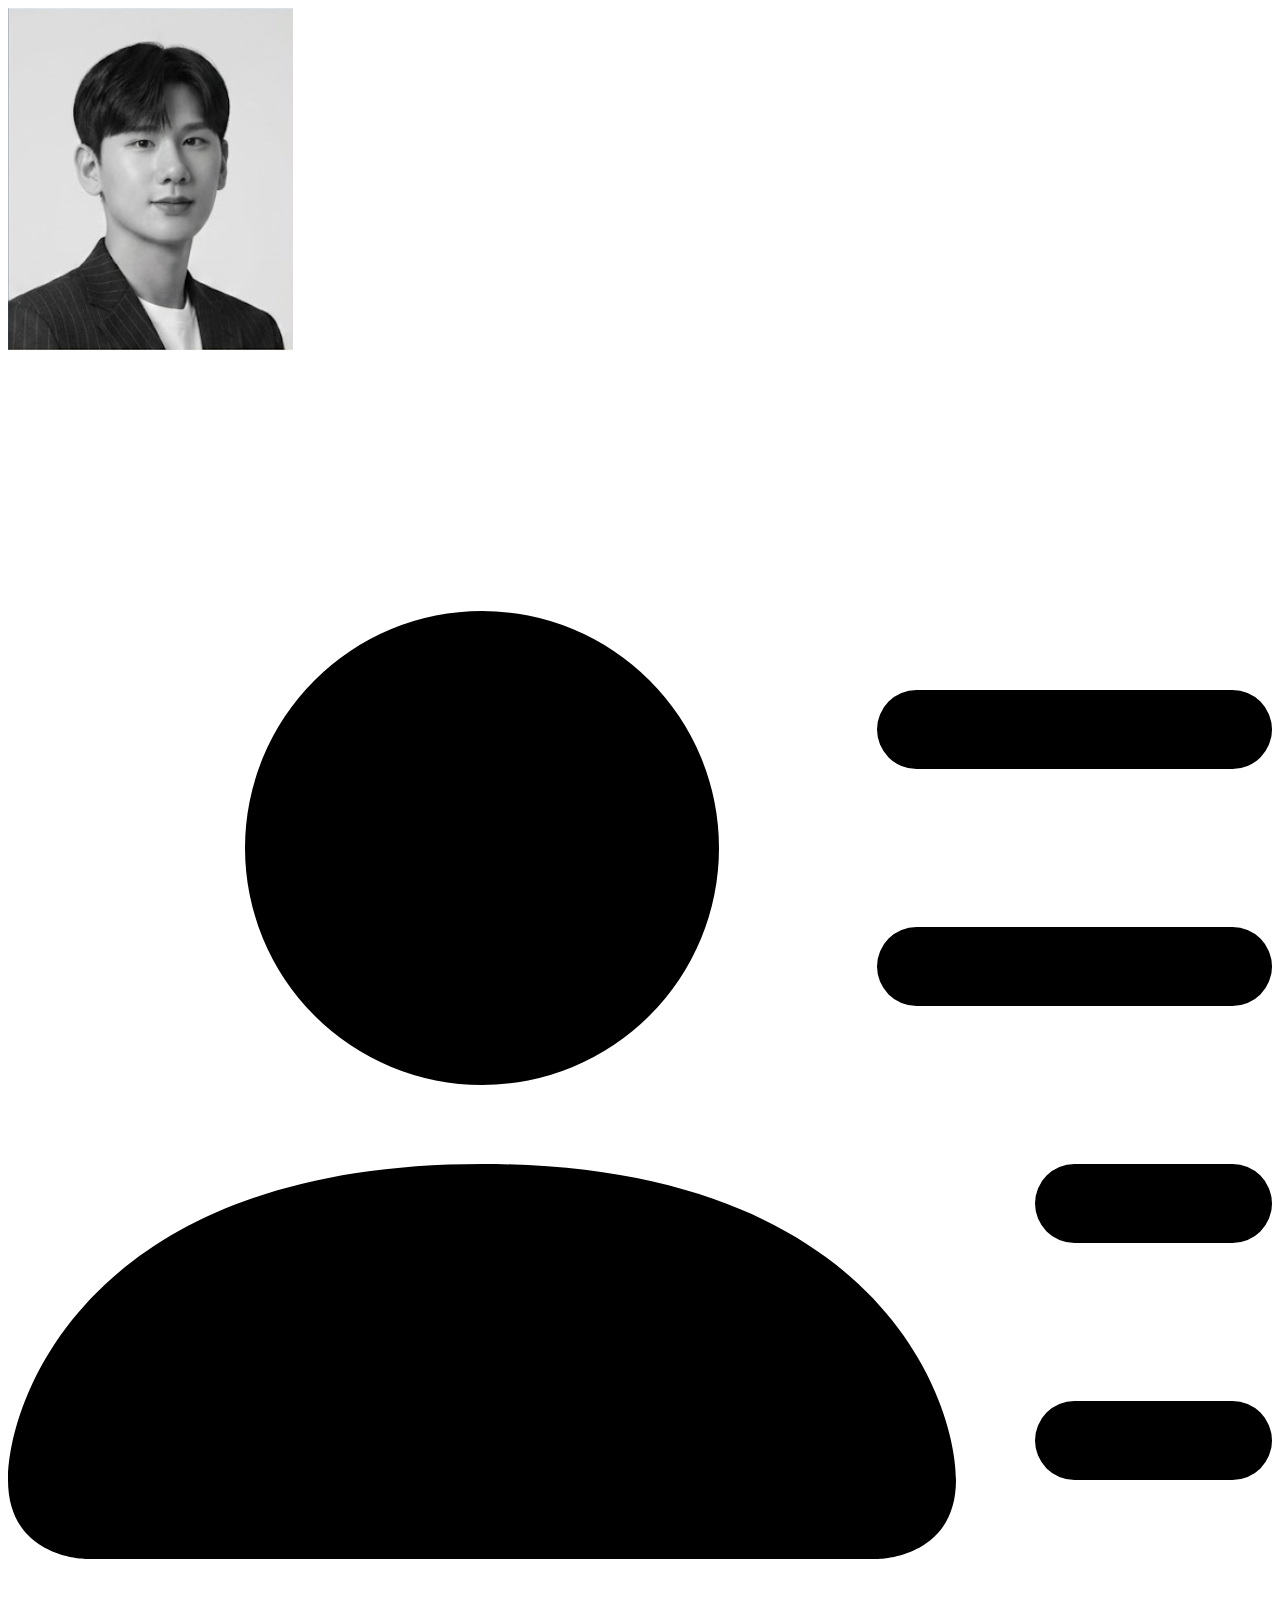
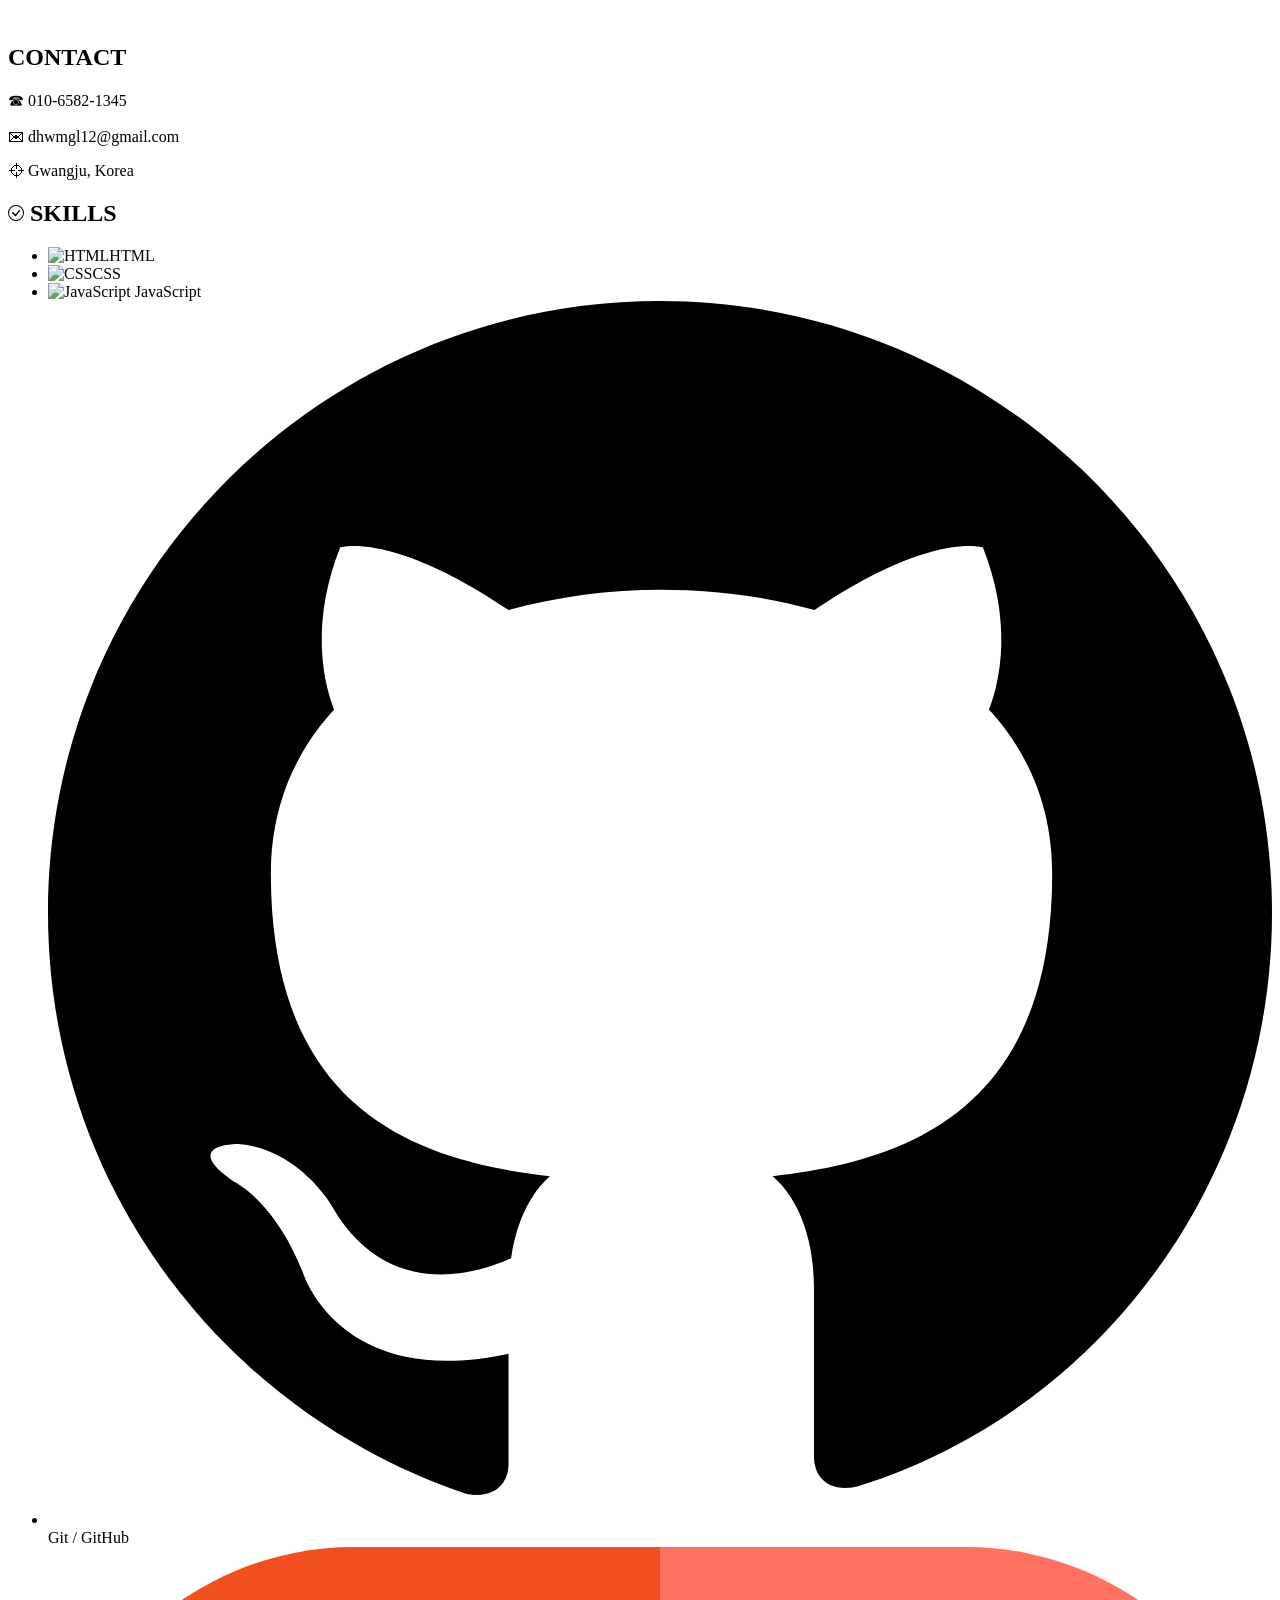
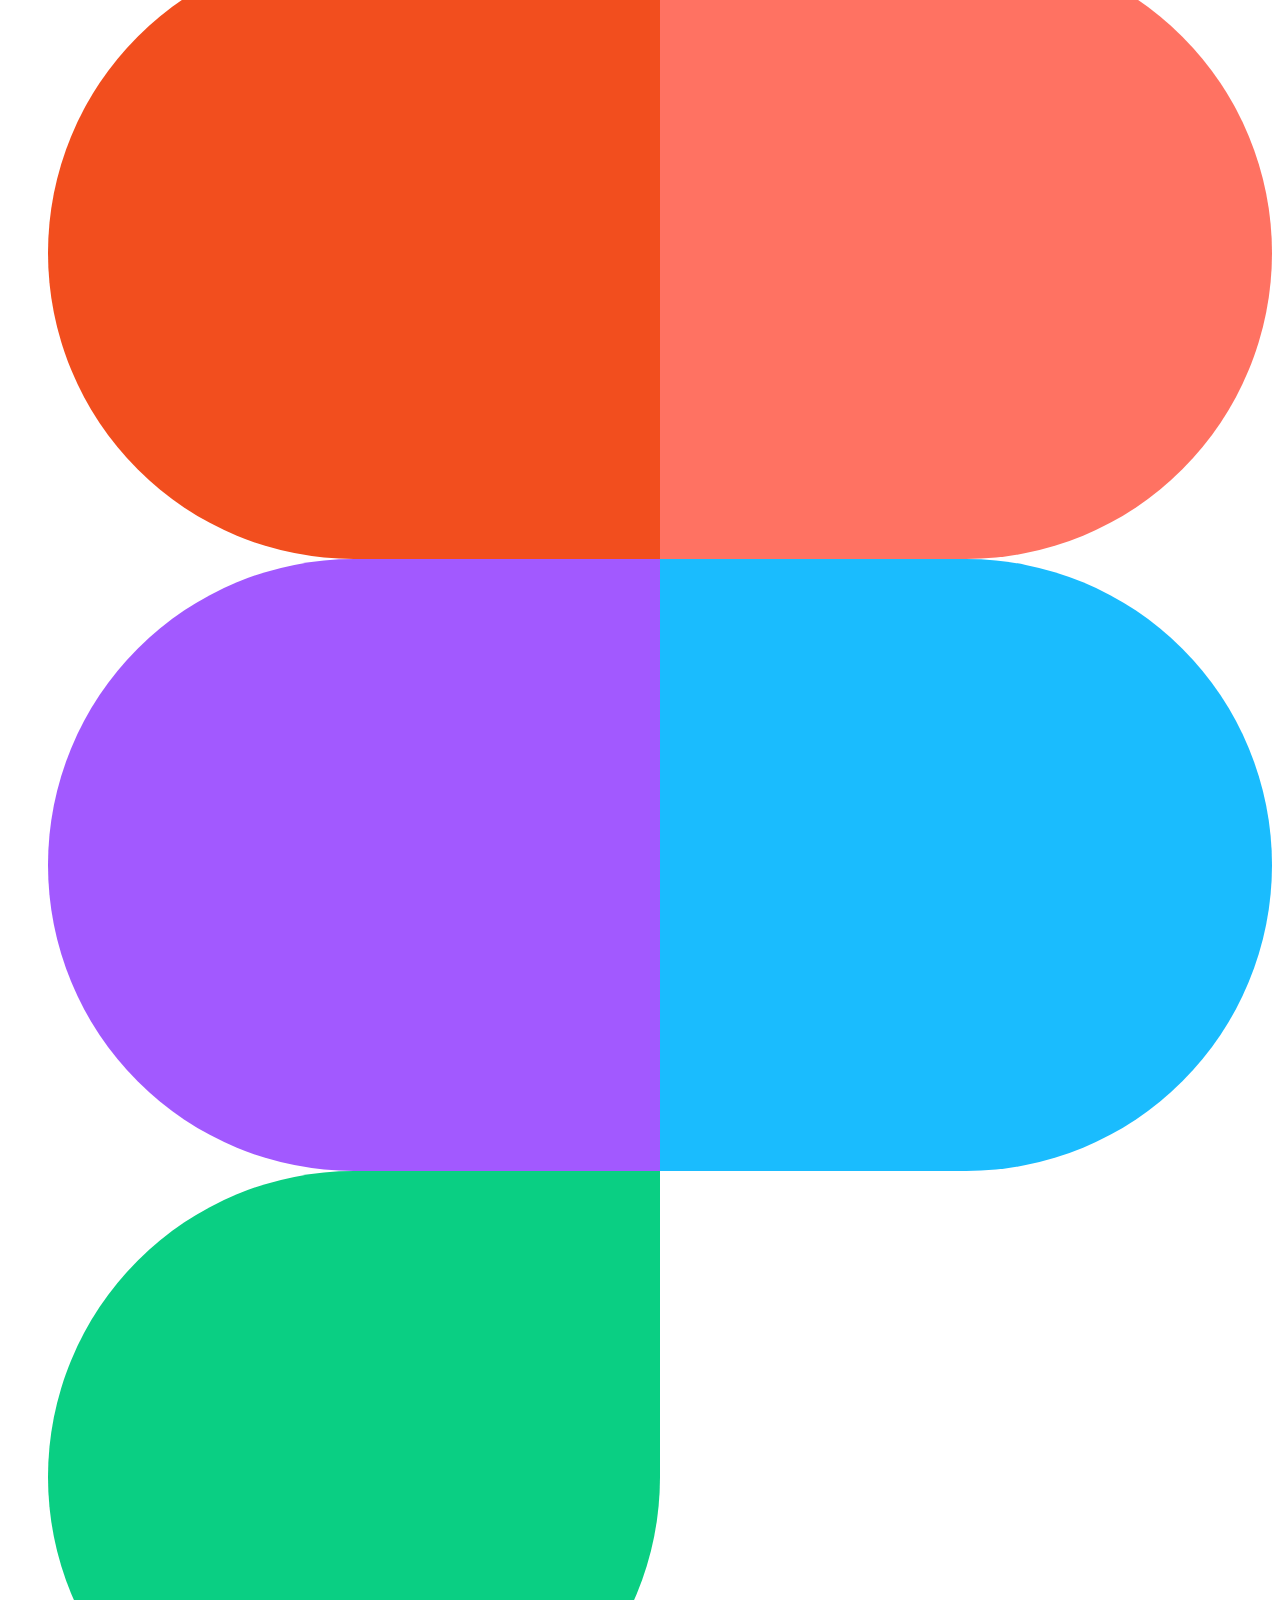
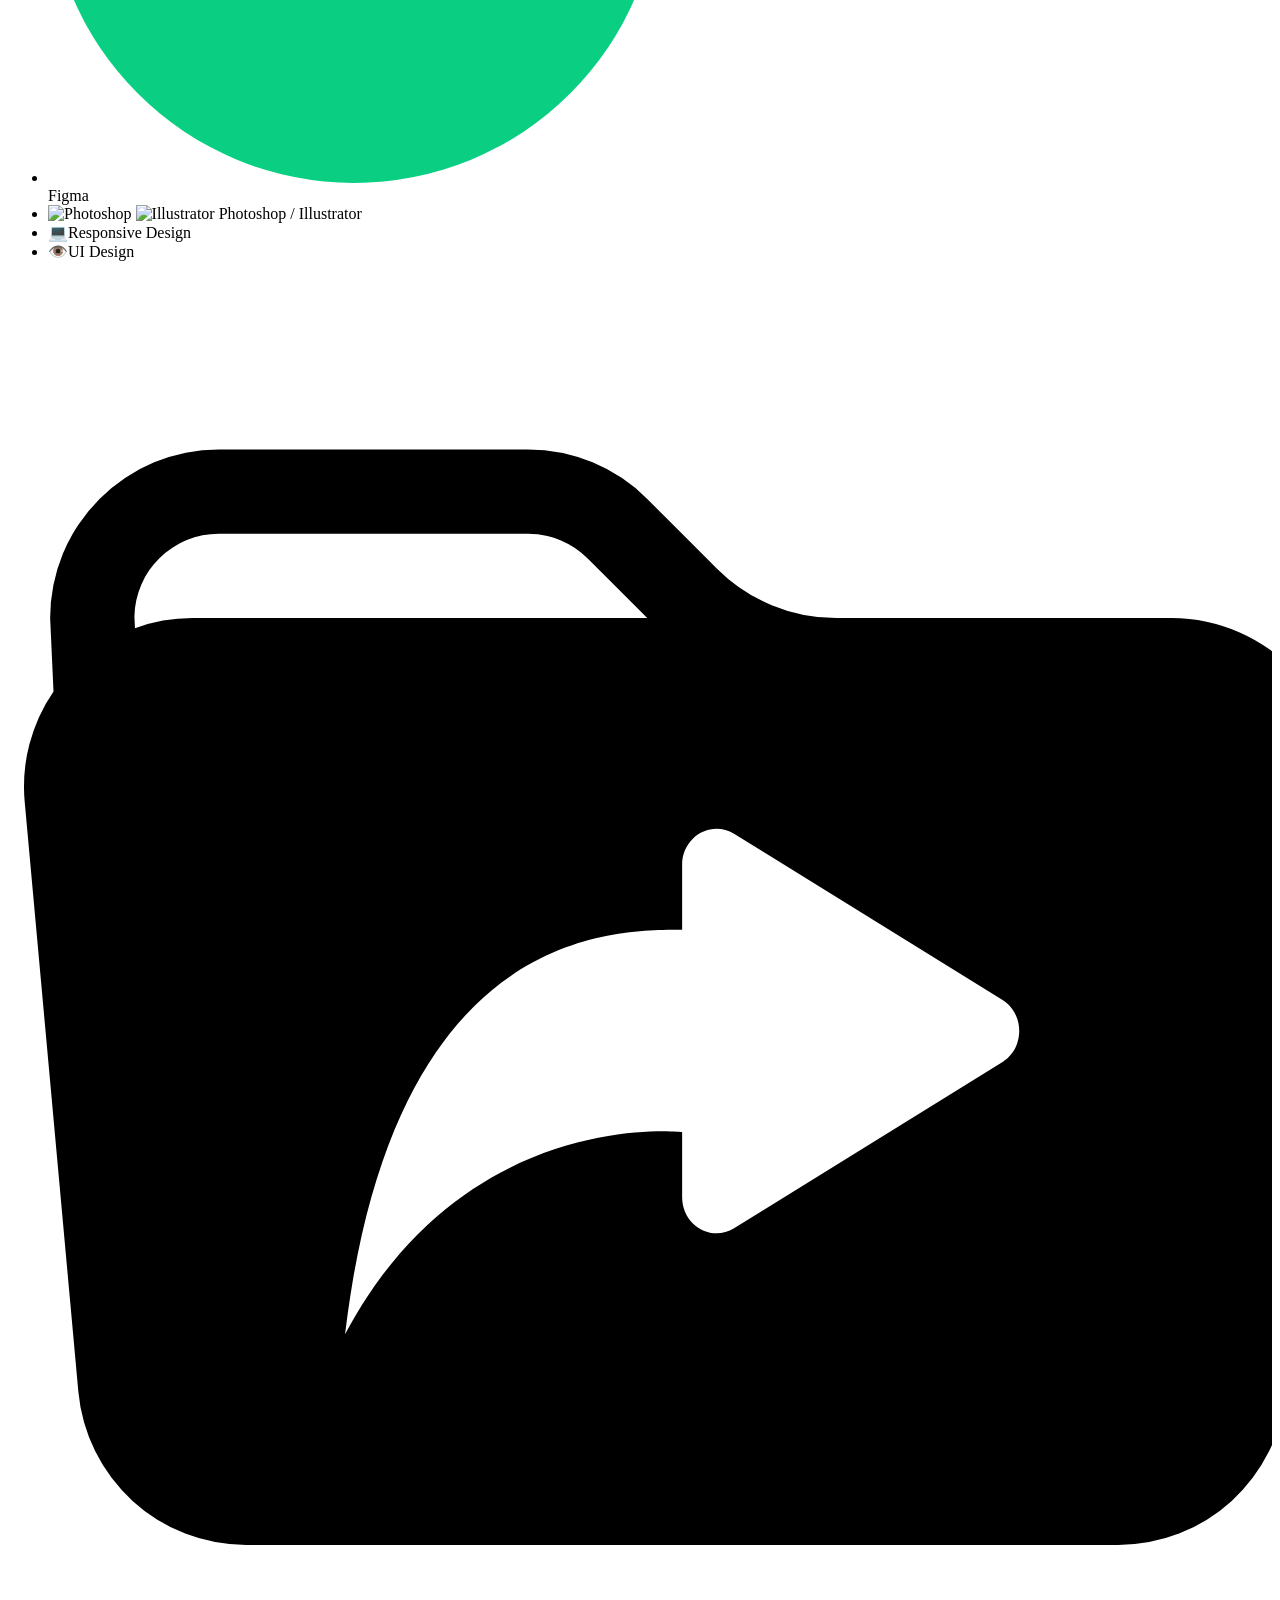
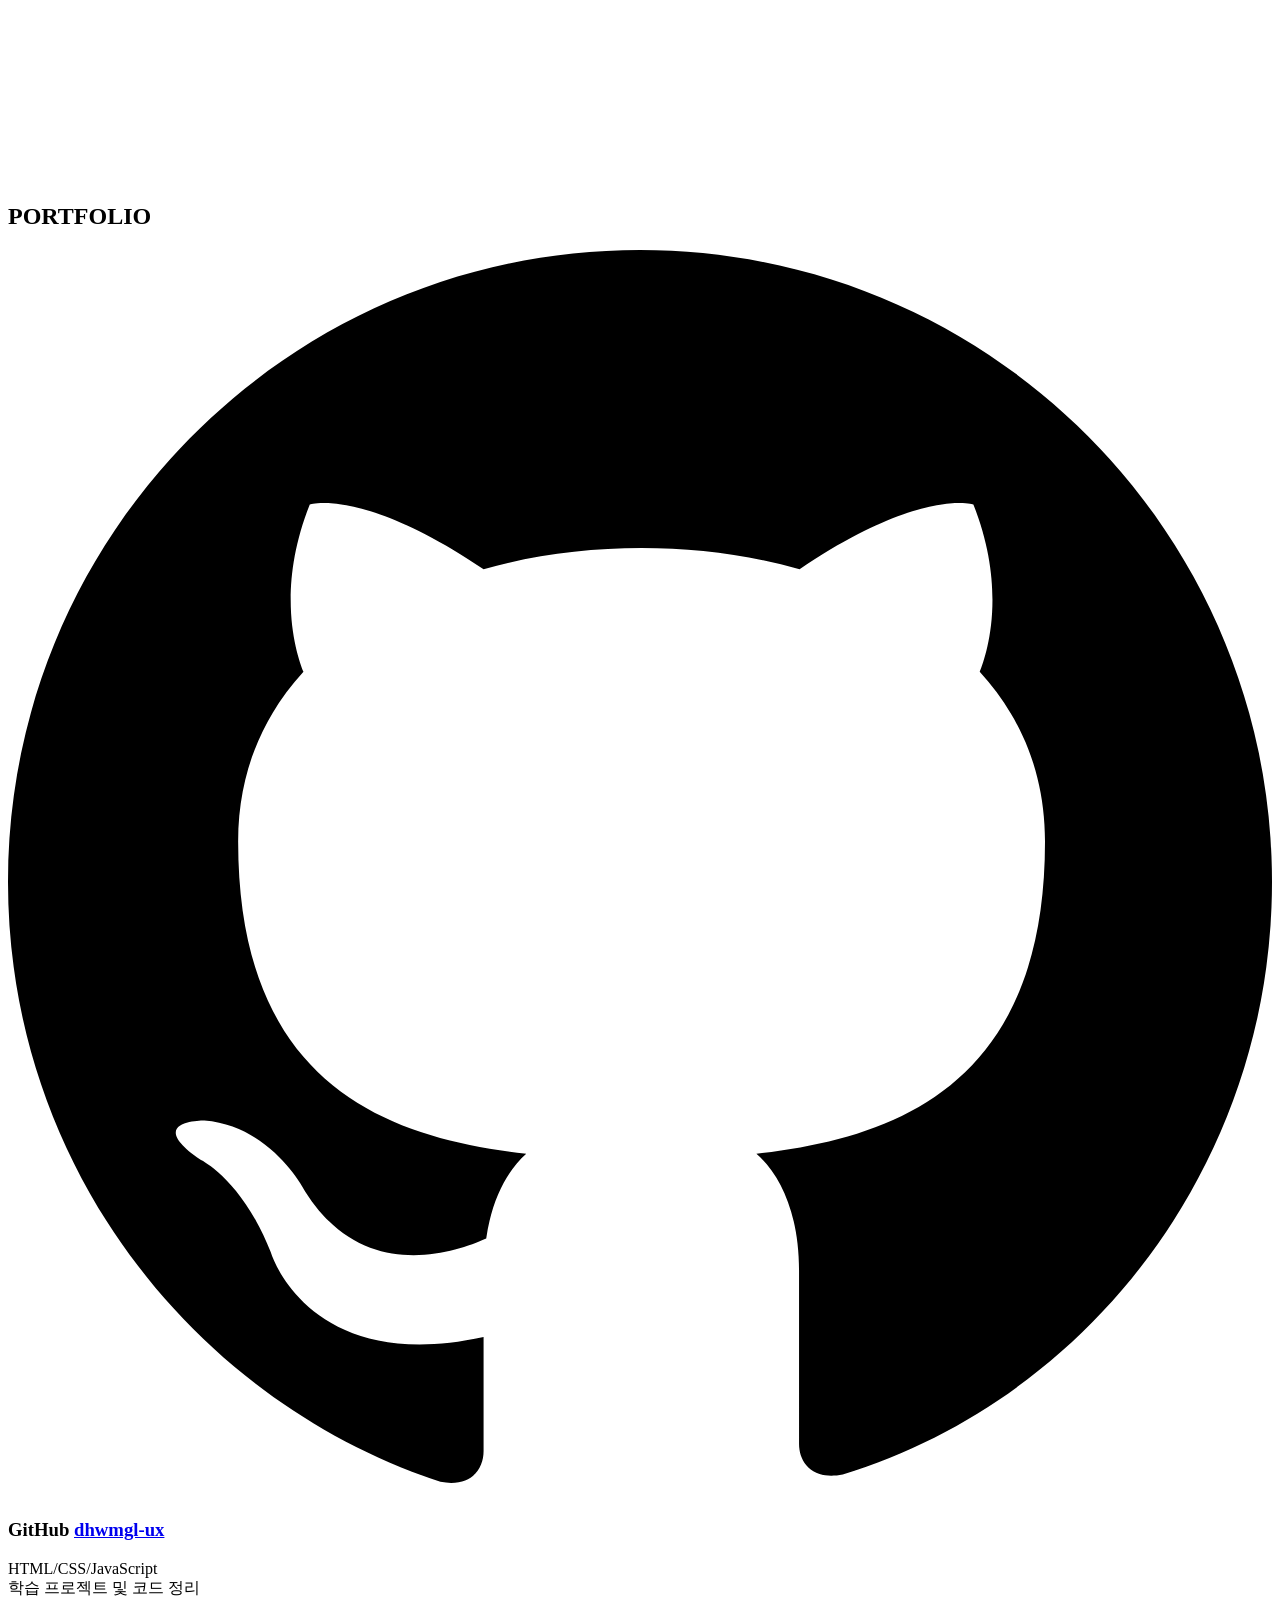
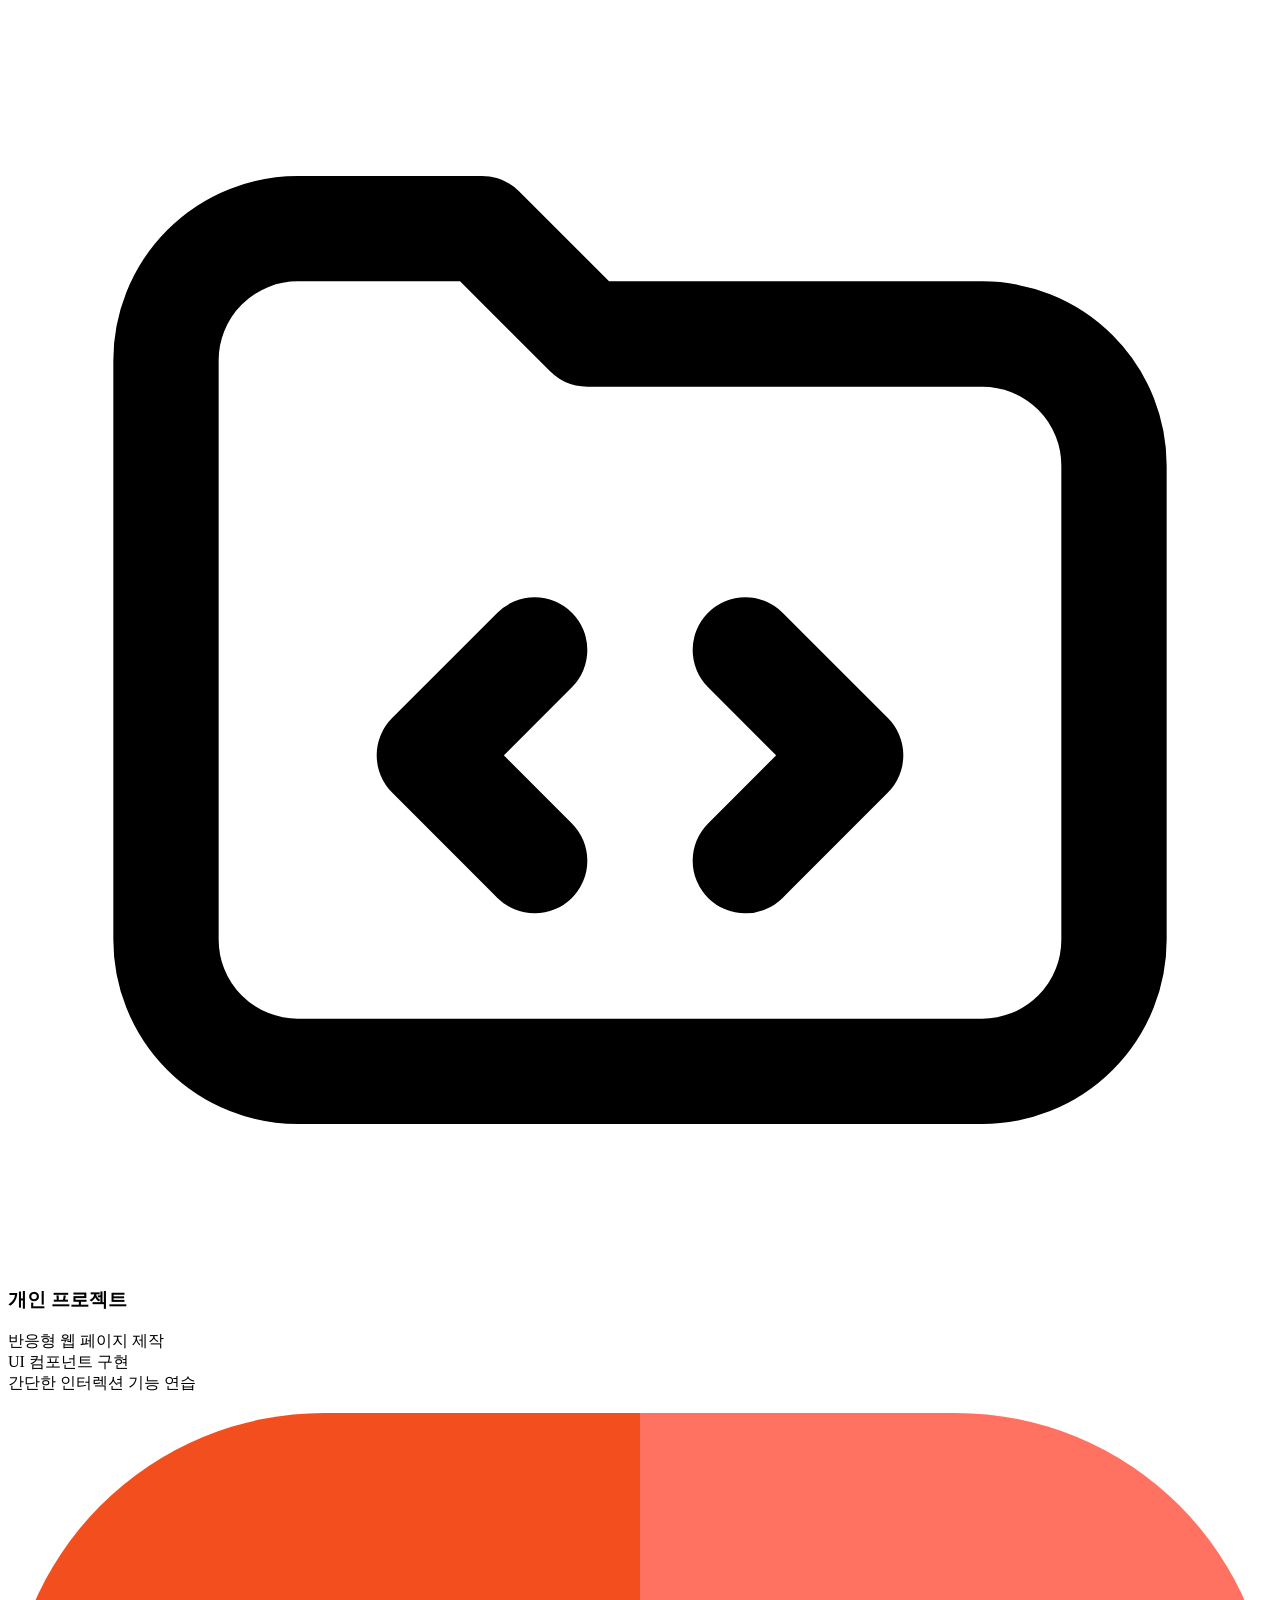
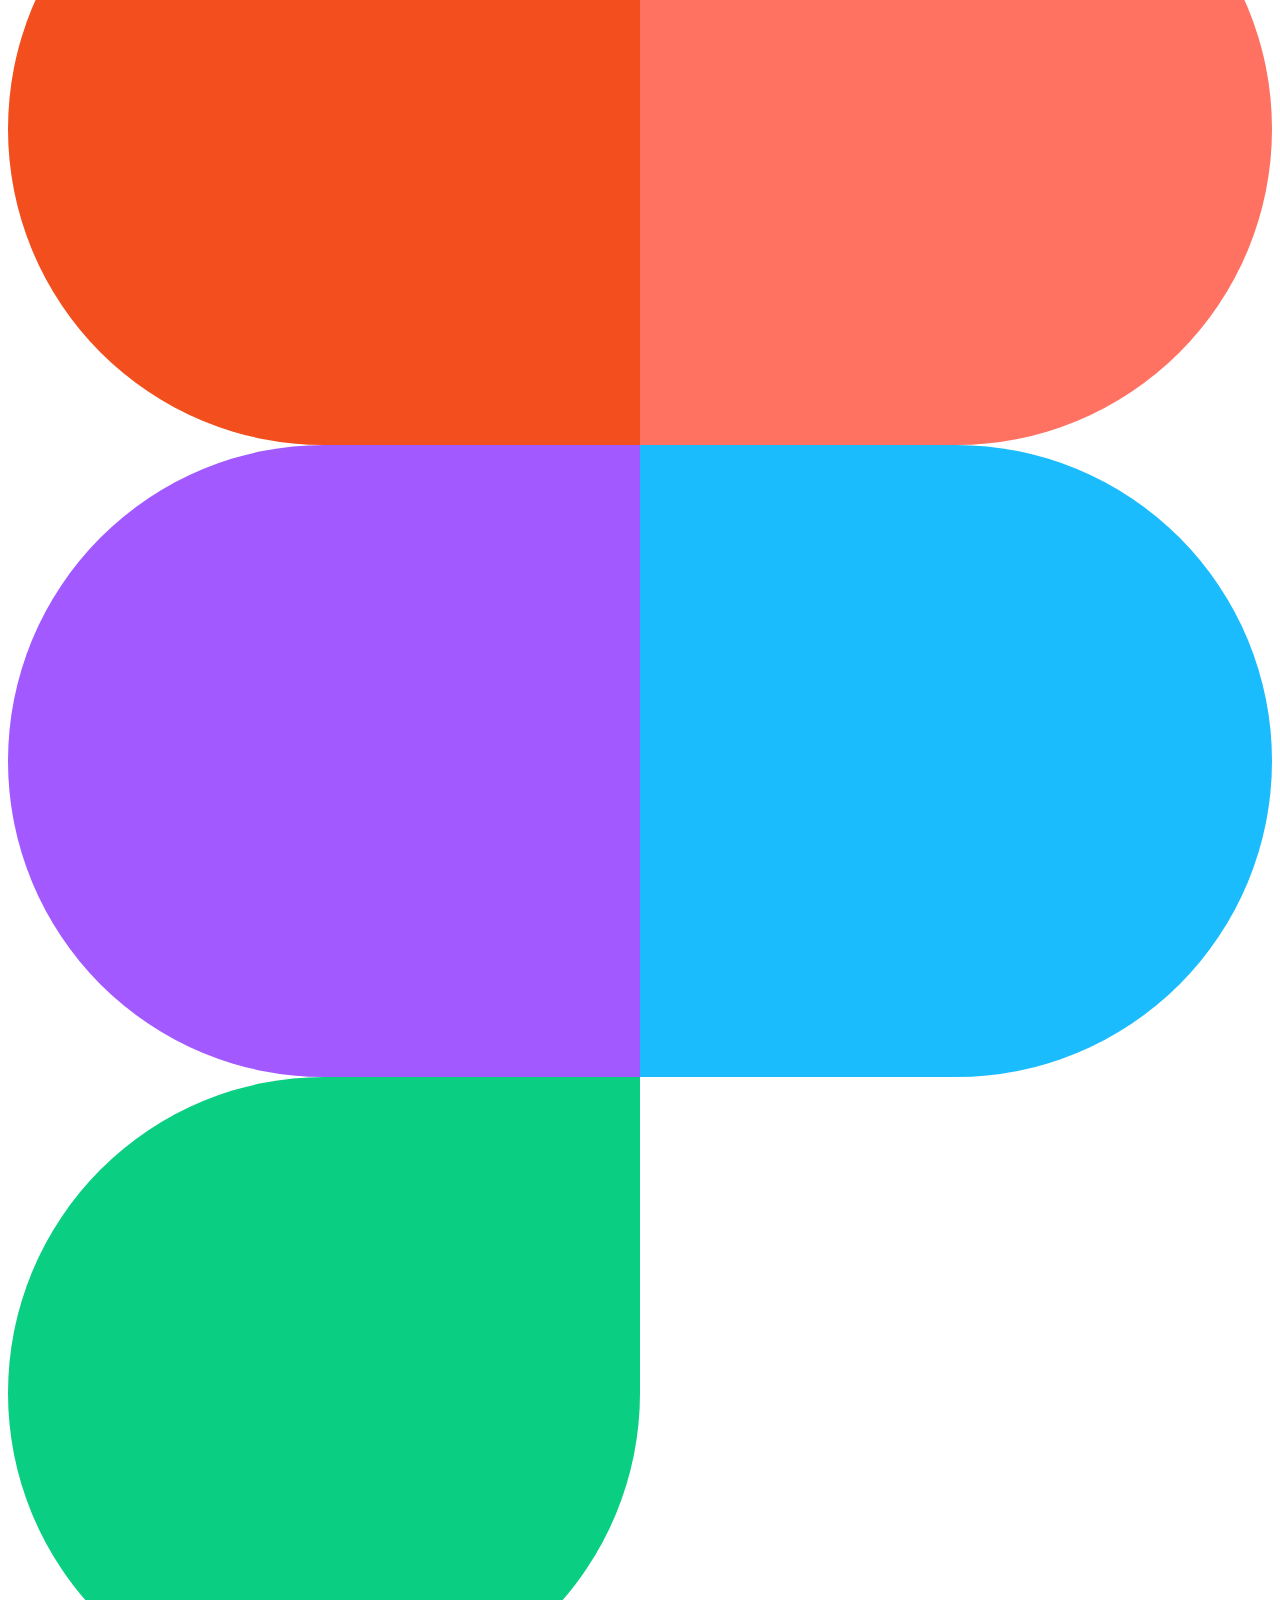
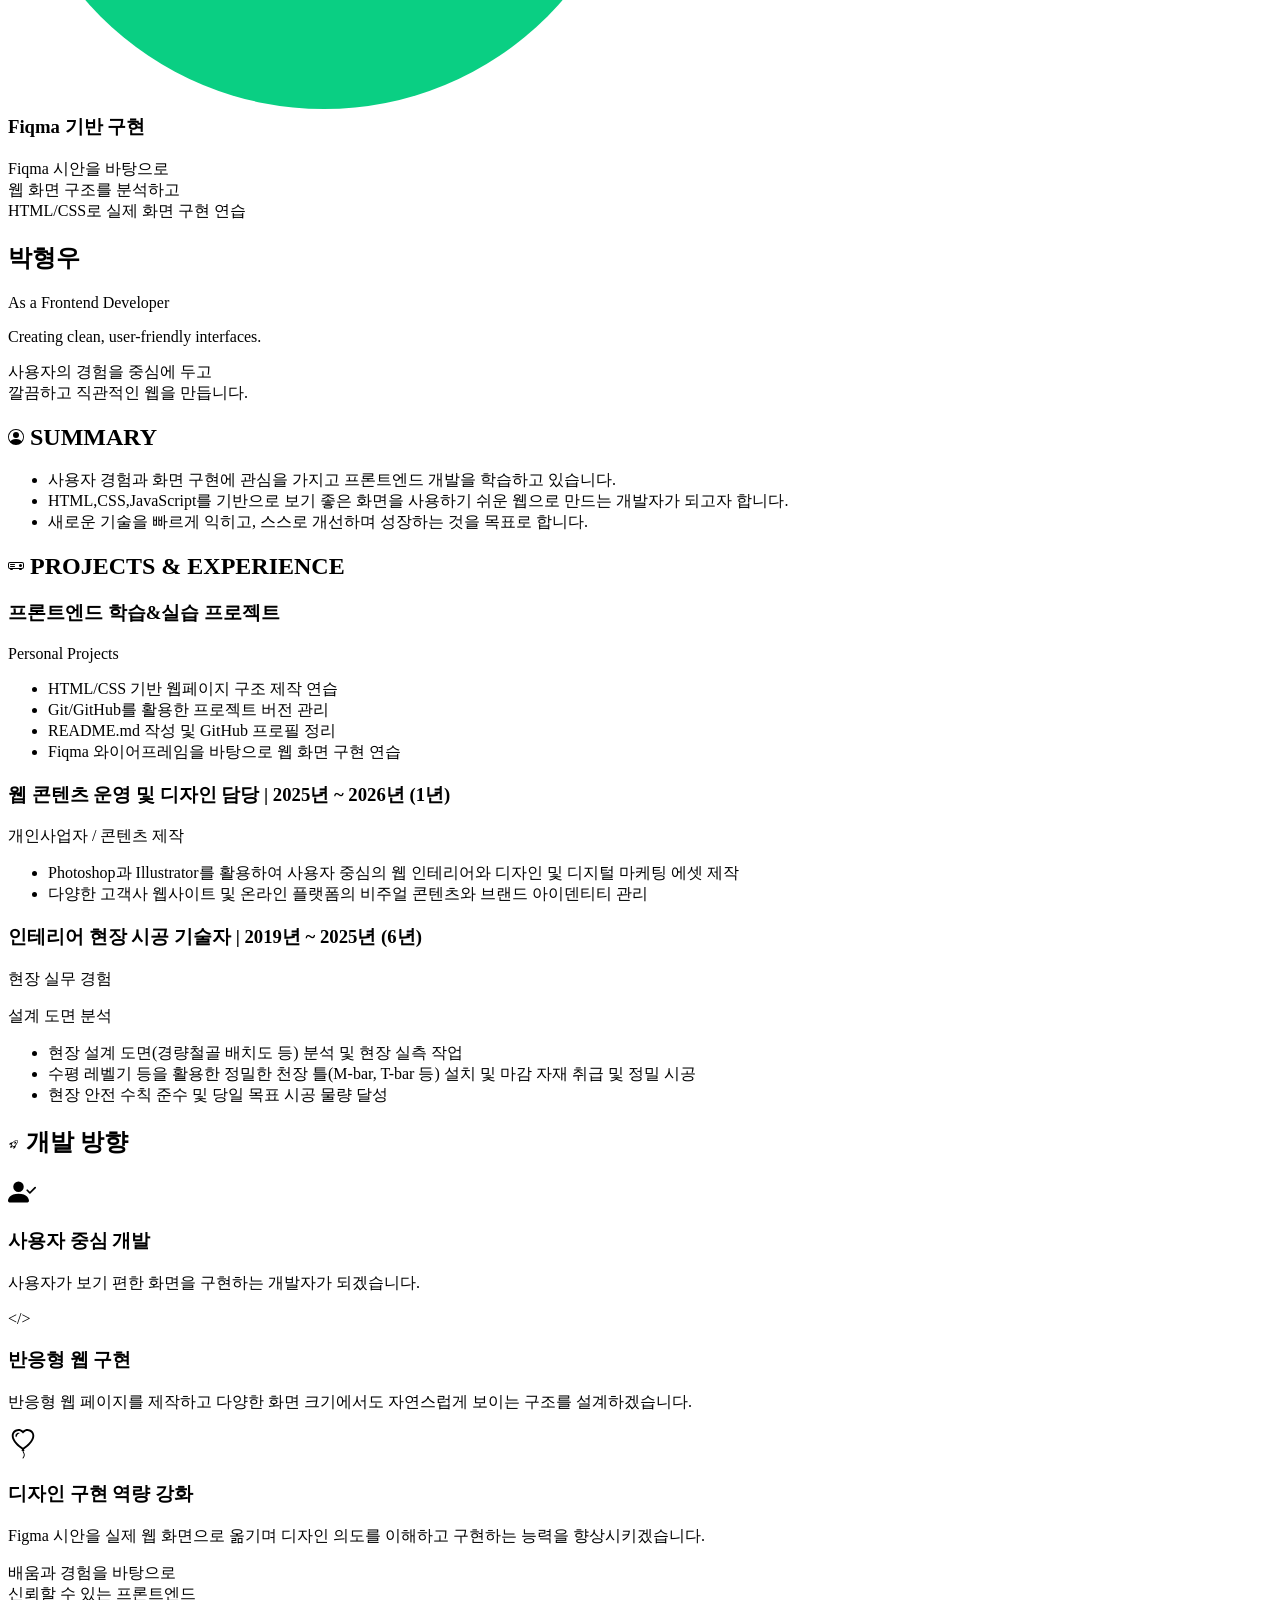
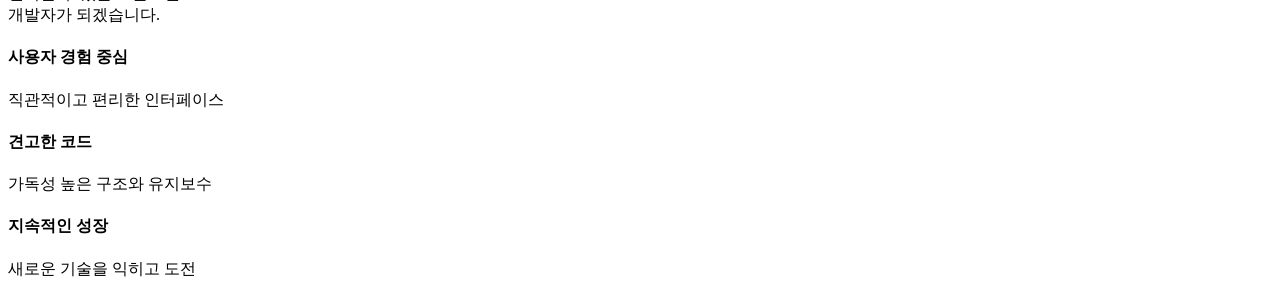
==== resume2026/index.html @ 781cb36c "20260605index파일이름수정완료" ====
<!doctype html>
<html lang="ko">
  <head>
    <meta charset="UTF-8" />
    <meta name="viewport" content="width=device-width, initial-scale=1.0" />
    <title>박형우 포트폴리오 이력서</title>
    <link rel="stylesheet" href="style2.css" />
  </head>
  <body>
    <main class="resume">
      <aside class="sidebar">
        <div class="profile">
          <img src="ai.png" alt="박형우 프로필 사진" />
        </div>

        <section class="side-section">
          <h2>
            <svg
              xmlns="http://www.w3.org/2000/svg"
              fill="currentColor"
              class="title-icon"
              viewBox="0 -1 16 16"
            >
              <path
                d="M6 8a3 3 0 1 0 0-6 3 3 0 0 0 0 6m-5 6s-1 0-1-1 1-4 6-4 6 3 6 4-1 1-1 1zM11 3.5a.5.5 0 0 1 .5-.5h4a.5.5 0 0 1 0 1h-4a.5.5 0 0 1-.5-.5m.5 2.5a.5.5 0 0 0 0 1h4a.5.5 0 0 0 0-1zm2 3a.5.5 0 0 0 0 1h2a.5.5 0 0 0 0-1zm0 3a.5.5 0 0 0 0 1h2a.5.5 0 0 0 0-1z"
              />
            </svg>
            CONTACT
          </h2>

          <p>☎ 010-6582-1345</p>
          <p>✉ dhwmgl12@gmail.com</p>
          <p>⌖ Gwangju, Korea</p>
        </section>

        <section class="side-section">
          <h2>
            <svg
              class="title-icon"
              xmlns="http://www.w3.org/2000/svg"
              width="16"
              height="16"
              fill="currentColor"
              viewBox="0 0 16 16"
            >
              <path
                d="M8 15A7 7 0 1 1 8 1a7 7 0 0 1 0 14m0 1A8 8 0 1 0 8 0a8 8 0 0 0 0 16"
              />
              <path
                d="m10.97 4.97-.02.022-3.473 4.425-2.093-2.094a.75.75 0 0 0-1.06 1.06L6.97 11.03a.75.75 0 0 0 1.079-.02l3.992-4.99a.75.75 0 0 0-1.071-1.05"
              />
            </svg>
            SKILLS
          </h2>

          <ul class="skill-list">
            <li>
              <img
                class="skill-icon"
                src="https://cdn.jsdelivr.net/gh/devicons/devicon@latest/icons/html5/html5-original.svg"
                alt="HTML"
              />HTML
            </li>
            <li>
              <img
                class="skill-icon"
                src="https://cdn.jsdelivr.net/gh/devicons/devicon@latest/icons/css3/css3-original.svg"
                alt="CSS"
              />CSS
            </li>
            <li>
              <img
                class="skill-icon"
                src="https://cdn.jsdelivr.net/gh/devicons/devicon@latest/icons/javascript/javascript-original.svg"
                alt="JavaScript"
              />
              JavaScript
            </li>
            <li>
              <svg
                class="pf-img"
                xmlns="http://www.w3.org/2000/svg"
                viewBox="0 0 24 24"
                fill="currentColor"
              >
                <path
                  d="M12 0C5.37 0 0 5.37 0 12c0 5.3 3.44 9.8 8.21 11.39.6.11.82-.26.82-.58v-2.17c-3.34.73-4.04-1.61-4.04-1.61-.55-1.39-1.34-1.76-1.34-1.76-1.09-.75.08-.74.08-.74 1.21.09 1.85 1.24 1.85 1.24 1.07 1.84 2.81 1.31 3.5 1 .11-.78.42-1.31.76-1.61-2.67-.3-5.47-1.33-5.47-5.93 0-1.31.47-2.38 1.24-3.22-.12-.3-.54-1.52.12-3.18 0 0 1.01-.32 3.3 1.23.96-.27 1.98-.4 3-.4s2.04.13 3 .4c2.29-1.55 3.3-1.23 3.3-1.23.66 1.66.24 2.88.12 3.18.77.84 1.24 1.91 1.24 3.22 0 4.61-2.81 5.63-5.48 5.93.43.37.81 1.1.81 2.22v3.29c0 .32.22.7.83.58C20.56 21.8 24 17.3 24 12c0-6.63-5.37-12-12-12z"
                />
              </svg>
              Git / GitHub
            </li>
            <li>
              <svg
                class="pf-img"
                xmlns="http://www.w3.org/2000/svg"
                viewBox="0 0 38 57"
              >
                <path fill="#F24E1E" d="M19 0H9.5a9.5 9.5 0 0 0 0 19H19V0z" />
                <path fill="#A259FF" d="M19 19H9.5a9.5 9.5 0 0 0 0 19H19V19z" />
                <path fill="#0ACF83" d="M19 38H9.5A9.5 9.5 0 1 0 19 47.5V38z" />
                <path fill="#FF7262" d="M19 0h9.5a9.5 9.5 0 1 1 0 19H19V0z" />
                <path
                  fill="#1ABCFE"
                  d="M19 19h9.5a9.5 9.5 0 1 1 0 19H19V19z"
                /></svg
              >Figma
            </li>
            <li class="skill-photoshop">
              <span class="logo-stack">
                <img
                  class="skill-icon"
                  src="https://cdn.jsdelivr.net/gh/devicons/devicon@latest/icons/photoshop/photoshop-original.svg"
                  alt="Photoshop" />
                <img
                  class="skill-icon"
                  src="https://cdn.jsdelivr.net/gh/devicons/devicon@latest/icons/illustrator/illustrator-original.svg"
                  alt="Illustrator"
              /></span>
              Photoshop / Illustrator
            </li>

            <li>💻Responsive Design</li>
            <li>👁️UI Design</li>
          </ul>
        </section>

        <section class="side-section">
          <h2>
            <svg
              xmlns="http://www.w3.org/2000/svg"
              fill="currentColor"
              class="title-icon"
              viewBox="0 -1 15 18"
            >
              <path
                d="M13.81 3H9.828a2 2 0 0 1-1.414-.586l-.828-.828A2 2 0 0 0 6.172 1H2.5a2 2 0 0 0-2 2l.04.87a2 2 0 0 0-.342 1.311l.637 7A2 2 0 0 0 2.826 14h10.348a2 2 0 0 0 1.991-1.819l.637-7A2 2 0 0 0 13.81 3M2.19 3q-.362.002-.683.12L1.5 2.98a1 1 0 0 1 1-.98h3.672a1 1 0 0 1 .707.293L7.586 3zm9.608 5.271-3.182 1.97c-.27.166-.616-.036-.616-.372V9.1s-2.571-.3-4 2.4c.571-4.8 3.143-4.8 4-4.8v-.769c0-.336.346-.538.616-.371l3.182 1.969c.27.166.27.576 0 .742"
              />
            </svg>
            PORTFOLIO
          </h2>

          <div class="portfolio-item">
            <h3 class="sidebar-title">
              <svg
                class="pf-img"
                xmlns="http://www.w3.org/2000/svg"
                viewBox="0 0 24 24"
                fill="currentColor"
              >
                <path
                  d="M12 0C5.37 0 0 5.37 0 12c0 5.3 3.44 9.8 8.21 11.39.6.11.82-.26.82-.58v-2.17c-3.34.73-4.04-1.61-4.04-1.61-.55-1.39-1.34-1.76-1.34-1.76-1.09-.75.08-.74.08-.74 1.21.09 1.85 1.24 1.85 1.24 1.07 1.84 2.81 1.31 3.5 1 .11-.78.42-1.31.76-1.61-2.67-.3-5.47-1.33-5.47-5.93 0-1.31.47-2.38 1.24-3.22-.12-.3-.54-1.52.12-3.18 0 0 1.01-.32 3.3 1.23.96-.27 1.98-.4 3-.4s2.04.13 3 .4c2.29-1.55 3.3-1.23 3.3-1.23.66 1.66.24 2.88.12 3.18.77.84 1.24 1.91 1.24 3.22 0 4.61-2.81 5.63-5.48 5.93.43.37.81 1.1.81 2.22v3.29c0 .32.22.7.83.58C20.56 21.8 24 17.3 24 12c0-6.63-5.37-12-12-12z"
                />
              </svg>
              <span>GitHub</span>

              <a
                href="https://github.com/dhwmgl12-ux/dhwmgl12-ux"
                target="_blank"
                class="github-link"
                rel="noopener noreferrer"
                >dhwmgl-ux</a
              >
            </h3>

            <p>HTML/CSS/JavaScript <br />학습 프로젝트 및 코드 정리</p>
          </div>

          <div class="portfolio-item">
            <h3 class="sidebar-title">
              <svg
                class="pf-img"
                xmlns="http://www.w3.org/2000/svg"
                viewBox="0 0 24 24"
                fill="none"
                stroke="currentColor"
                stroke-width="2"
                stroke-linecap="round"
                stroke-linejoin="round"
              >
                <path
                  d="M3 6.5A2.5 2.5 0 0 1 5.5 4H9l2 2h7.5A2.5 2.5 0 0 1 21 8.5v9A2.5 2.5 0 0 1 18.5 20h-13A2.5 2.5 0 0 1 3 17.5z"
                />
                <path d="m10 12-2 2 2 2" />
                <path d="m14 12 2 2-2 2" />
              </svg>
              개인 프로젝트
            </h3>
            <p>
              반응형 웹 페이지 제작 <br />
              UI 컴포넌트 구현 <br />간단한 인터렉션 기능 연습
            </p>
          </div>

          <div class="portfolio-item">
            <h3 class="sidebar-title">
              <svg
                class="pf-img"
                xmlns="http://www.w3.org/2000/svg"
                viewBox="0 0 38 57"
              >
                <path fill="#F24E1E" d="M19 0H9.5a9.5 9.5 0 0 0 0 19H19V0z" />
                <path fill="#A259FF" d="M19 19H9.5a9.5 9.5 0 0 0 0 19H19V19z" />
                <path fill="#0ACF83" d="M19 38H9.5A9.5 9.5 0 1 0 19 47.5V38z" />
                <path fill="#FF7262" d="M19 0h9.5a9.5 9.5 0 1 1 0 19H19V0z" />
                <path fill="#1ABCFE" d="M19 19h9.5a9.5 9.5 0 1 1 0 19H19V19z" />
              </svg>
              Fiqma 기반 구현
            </h3>
            <p>
              Fiqma 시안을 바탕으로 <br />웹 화면 구조를 분석하고
              <br />HTML/CSS로 실제 화면 구현 연습
            </p>
          </div>
        </section>
      </aside>

      <section class="main-content">
        <header class="intro">
          <h1>박형우</h1>
          <p class="job-title">As a Frontend Developer</p>
          <p class="intro-text">Creating clean, user-friendly interfaces.</p>
          <p class="quote-text">
            사용자의 경험을 중심에 두고 <br />
            깔끔하고 직관적인 웹을 만듭니다.
          </p>
        </header>

        <section class="content-section">
          <h2 class="sidebar-title">
            <svg
              class="title-icon"
              xmlns="http://www.w3.org/2000/svg"
              width="16"
              height="16"
              fill="currentColor"
              viewBox="0 0 16 16"
            >
              <path d="M11 6a3 3 0 1 1-6 0 3 3 0 0 1 6 0" />
              <path
                fill-rule="evenodd"
                d="M0 8a8 8 0 1 1 16 0A8 8 0 0 1 0 8m8-7a7 7 0 0 0-5.468 11.37C3.242 11.226 4.805 10 8 10s4.757 1.225 5.468 2.37A7 7 0 0 0 8 1"
              />
            </svg>
            SUMMARY
          </h2>
          <ul>
            <li>
              사용자 경험과 화면 구현에 관심을 가지고 프론트엔드 개발을 학습하고
              있습니다.
            </li>
            <li>
              HTML,CSS,JavaScript를 기반으로 보기 좋은 화면을 사용하기 쉬운
              웹으로 만드는 개발자가 되고자 합니다.
            </li>
            <li>
              새로운 기술을 빠르게 익히고, 스스로 개선하며 성장하는 것을 목표로
              합니다.
            </li>
          </ul>
        </section>

        <section class="content-section">
          <h2 class="sidebar-title">
            <svg
              class="title-icon"
              xmlns="http://www.w3.org/2000/svg"
              width="16"
              height="16"
              fill="currentColor"
              viewBox="0 0 16 16"
            >
              <path
                d="M14 7.5a1.5 1.5 0 1 1-3 0 1.5 1.5 0 0 1 3 0M2.5 6a.5.5 0 0 0 0 1h4a.5.5 0 0 0 0-1zm0 2a.5.5 0 0 0 0 1h4a.5.5 0 0 0 0-1z"
              />
              <path
                d="M0 6a2 2 0 0 1 2-2h12a2 2 0 0 1 2 2v3a2 2 0 0 1-2 2 1 1 0 0 1-1 1h-1a1 1 0 0 1-1-1H5a1 1 0 0 1-1 1H3a1 1 0 0 1-1-1 2 2 0 0 1-2-2zm2-1a1 1 0 0 0-1 1v3a1 1 0 0 0 1 1h12a1 1 0 0 0 1-1V6a1 1 0 0 0-1-1z"
              />
            </svg>
            PROJECTS & EXPERIENCE
          </h2>

          <div class="experience-item">
            <h3>프론트엔드 학습&실습 프로젝트</h3>
            <p class="tag">Personal Projects</p>

            <ul>
              <li>HTML/CSS 기반 웹페이지 구조 제작 연습</li>
              <li>Git/GitHub를 활용한 프로젝트 버전 관리</li>
              <li>README.md 작성 및 GitHub 프로필 정리</li>
              <li>Fiqma 와이어프레임을 바탕으로 웹 화면 구현 연습</li>
            </ul>
          </div>

          <div class="experience-item">
            <h3>웹 콘텐츠 운영 및 디자인 담당 | 2025년 ~ 2026년 (1년)</h3>
            <p class="tag">개인사업자 / 콘텐츠 제작</p>

            <div>
              <ul>
                <li>
                  Photoshop과 Illustrator를 활용하여 사용자 중심의 웹 인테리어와
                  디자인 및 디지털 마케팅 에셋 제작
                </li>
                <li>
                  다양한 고객사 웹사이트 및 온라인 플랫폼의 비주얼 콘텐츠와
                  브랜드 아이덴티티 관리
                </li>
              </ul>
            </div>
          </div>

          <div class="experience-item">
            <h3>인테리어 현장 시공 기술자 | 2019년 ~ 2025년 (6년)</h3>
            <p class="tag-second">현장 실무 경험</p>
            <p class="tag-second">설계 도면 분석</p>

            <div>
              <ul>
                <li>
                  현장 설계 도면(경량철골 배치도 등) 분석 및 현장 실측 작업
                </li>
                <li>
                  수평 레벨기 등을 활용한 정밀한 천장 틀(M-bar, T-bar 등) 설치
                  및 마감 자재 취급 및 정밀 시공
                </li>
                <li>현장 안전 수칙 준수 및 당일 목표 시공 물량 달성</li>
              </ul>
            </div>
          </div>
        </section>

        <section class="content-section">
          <h2 class="sidebar-title">
            <svg
              class="title-icon"
              xmlns="http://www.w3.org/2000/svg"
              width="12"
              height="12"
              fill="currentColor"
              viewBox="-2 -2 22 18"
            >
              <path
                d="M9.752 6.193c.599.6 1.73.437 2.528-.362s.96-1.932.362-2.531c-.599-.6-1.73-.438-2.528.361-.798.8-.96 1.933-.362 2.532"
              />
              <path
                d="M15.811 3.312c-.363 1.534-1.334 3.626-3.64 6.218l-.24 2.408a2.56 2.56 0 0 1-.732 1.526L8.817 15.85a.51.51 0 0 1-.867-.434l.27-1.899c.04-.28-.013-.593-.131-.956a9 9 0 0 0-.249-.657l-.082-.202c-.815-.197-1.578-.662-2.191-1.277-.614-.615-1.079-1.379-1.275-2.195l-.203-.083a10 10 0 0 0-.655-.248c-.363-.119-.675-.172-.955-.132l-1.896.27A.51.51 0 0 1 .15 7.17l2.382-2.386c.41-.41.947-.67 1.524-.734h.006l2.4-.238C9.005 1.55 11.087.582 12.623.208c.89-.217 1.59-.232 2.08-.188.244.023.435.06.57.093q.1.026.16.045c.184.06.279.13.351.295l.029.073a3.5 3.5 0 0 1 .157.721c.055.485.051 1.178-.159 2.065m-4.828 7.475.04-.04-.107 1.081a1.54 1.54 0 0 1-.44.913l-1.298 1.3.054-.38c.072-.506-.034-.993-.172-1.418a9 9 0 0 0-.164-.45c.738-.065 1.462-.38 2.087-1.006M5.205 5c-.625.626-.94 1.351-1.004 2.09a9 9 0 0 0-.45-.164c-.424-.138-.91-.244-1.416-.172l-.38.054 1.3-1.3c.245-.246.566-.401.91-.44l1.08-.107zm9.406-3.961c-.38-.034-.967-.027-1.746.163-1.558.38-3.917 1.496-6.937 4.521-.62.62-.799 1.34-.687 2.051.107.676.483 1.362 1.048 1.928.564.565 1.25.941 1.924 1.049.71.112 1.429-.067 2.048-.688 3.079-3.083 4.192-5.444 4.556-6.987.183-.771.18-1.345.138-1.713a3 3 0 0 0-.045-.283 3 3 0 0 0-.3-.041Z"
              />
              <path
                d="M7.009 12.139a7.6 7.6 0 0 1-1.804-1.352A7.6 7.6 0 0 1 3.794 8.86c-1.102.992-1.965 5.054-1.839 5.18.125.126 3.936-.896 5.054-1.902Z"
              />
            </svg>
            개발 방향
          </h2>

          <div class="direction-wrap">
            <div class="direction-left">
              <div class="direction-item">
                <div class="direction-circle">
                  <svg
                    xmlns="http://www.w3.org/2000/svg"
                    width="28"
                    height="28"
                    fill="currentColor"
                    class="bi bi-person-check-fill"
                    viewBox="0 0 16 16"
                  >
                    <path
                      fill-rule="evenodd"
                      d="M15.854 5.146a.5.5 0 0 1 0 .708l-3 3a.5.5 0 0 1-.708 0l-1.5-1.5a.5.5 0 0 1 .708-.708L12.5 7.793l2.646-2.647a.5.5 0 0 1 .708 0"
                    />
                    <path
                      d="M1 14s-1 0-1-1 1-4 6-4 6 3 6 4-1 1-1 1zm5-6a3 3 0 1 0 0-6 3 3 0 0 0 0 6"
                    />
                  </svg>
                </div>
                <div>
                  <h3>사용자 중심 개발</h3>
                  <p>사용자가 보기 편한 화면을 구현하는 개발자가 되겠습니다.</p>
                </div>
              </div>

              <div class="direction-item">
                <div class="direction-circle">
                  <span class="direction-icon">&lt;/&gt;</span>
                </div>
                <div>
                  <h3>반응형 웹 구현</h3>
                  <p>
                    반응형 웹 페이지를 제작하고 다양한 화면 크기에서도
                    자연스럽게 보이는 구조를 설계하겠습니다.
                  </p>
                </div>
              </div>

              <div class="direction-item">
                <div class="direction-circle">
                  <svg
                    xmlns="http://www.w3.org/2000/svg"
                    width="30"
                    height="30"
                    fill="currentColor"
                    class="bi bi-balloon-heart"
                    viewBox="0 0 16 16"
                  >
                    <path
                      fill-rule="evenodd"
                      d="m8 2.42-.717-.737c-1.13-1.161-3.243-.777-4.01.72-.35.685-.451 1.707.236 3.062C4.16 6.753 5.52 8.32 8 10.042c2.479-1.723 3.839-3.29 4.491-4.577.687-1.355.587-2.377.236-3.061-.767-1.498-2.88-1.882-4.01-.721zm-.49 8.5c-10.78-7.44-3-13.155.359-10.063q.068.062.132.129.065-.067.132-.129c3.36-3.092 11.137 2.624.357 10.063l.235.468a.25.25 0 1 1-.448.224l-.008-.017c.008.11.02.202.037.29.054.27.161.488.419 1.003.288.578.235 1.15.076 1.629-.157.469-.422.867-.588 1.115l-.004.007a.25.25 0 1 1-.416-.278c.168-.252.4-.6.533-1.003.133-.396.163-.824-.049-1.246l-.013-.028c-.24-.48-.38-.758-.448-1.102a3 3 0 0 1-.052-.45l-.04.08a.25.25 0 1 1-.447-.224l.235-.468ZM6.013 2.06c-.649-.18-1.483.083-1.85.798-.131.258-.245.689-.08 1.335.063.244.414.198.487-.043.21-.697.627-1.447 1.359-1.692.217-.073.304-.337.084-.398"
                    />
                  </svg>
                </div>

                <div>
                  <h3>디자인 구현 역량 강화</h3>
                  <p>
                    Figma 시안을 실제 웹 화면으로 옮기며 디자인 의도를 이해하고
                    구현하는 능력을 향상시키겠습니다.
                  </p>
                </div>
              </div>
            </div>

            <div class="direction-card">
              <p class="card-quote">
                배움과 경험을 바탕으로<br />
                신뢰할 수 있는 프론트엔드<br />
                개발자가 되겠습니다.
              </p>

              <div class="card-item">
                <h4>사용자 경험 중심</h4>
                <p>직관적이고 편리한 인터페이스</p>
              </div>

              <div class="card-item">
                <h4>견고한 코드</h4>
                <p>가독성 높은 구조와 유지보수</p>
              </div>

              <div class="card-item">
                <h4>지속적인 성장</h4>
                <p>새로운 기술을 익히고 도전</p>
              </div>
            </div>
          </div>
        </section>
      </section>
    </main>
  </body>
</html>
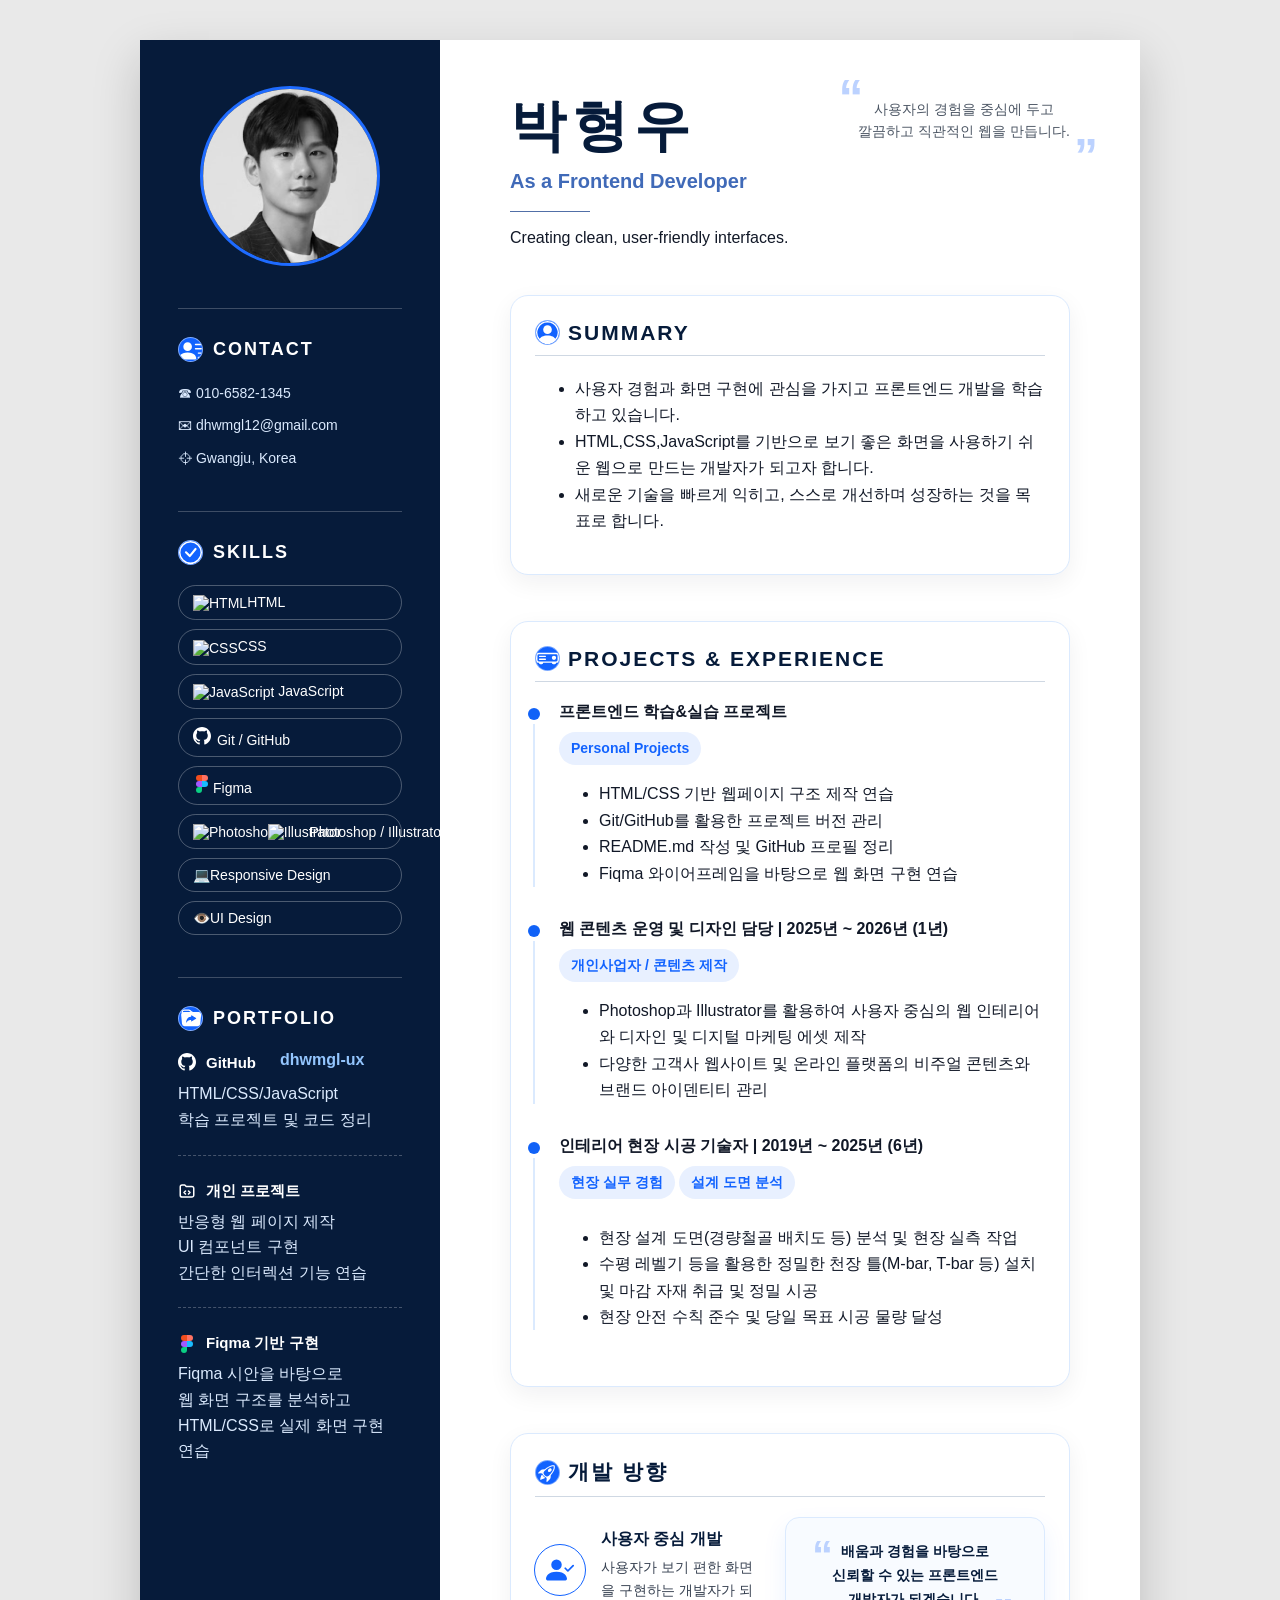
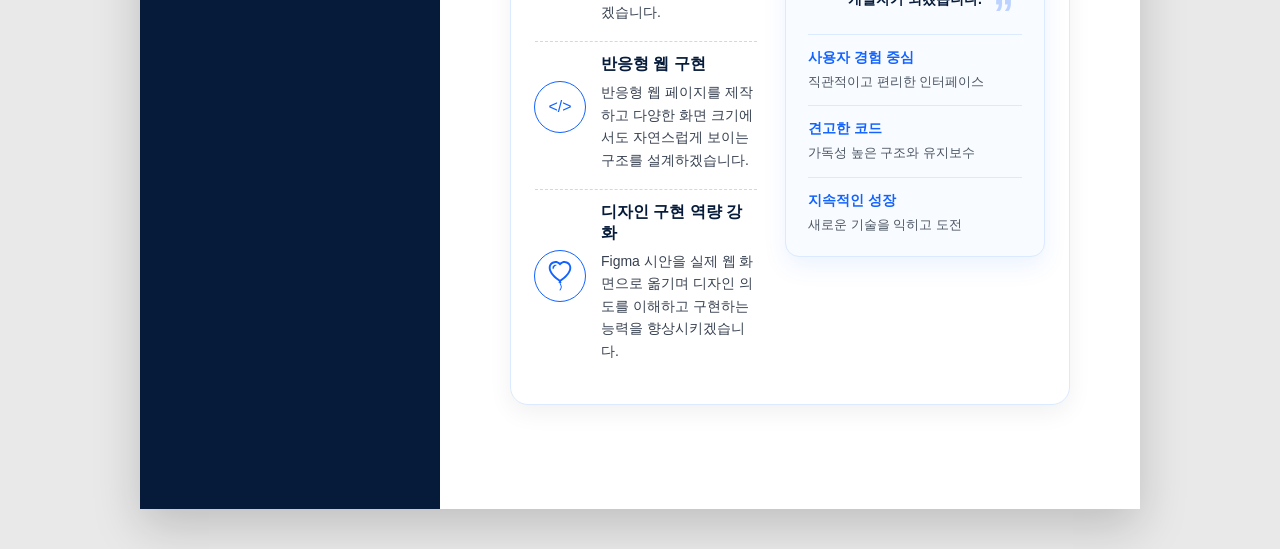
==== commit 213d351a: "20260605link수정완료" ====
--- a/resume2026/index.html
+++ b/resume2026/index.html
@@ -4,7 +4,7 @@
     <meta charset="UTF-8" />
     <meta name="viewport" content="width=device-width, initial-scale=1.0" />
     <title>박형우 포트폴리오 이력서</title>
-    <link rel="stylesheet" href="style2.css" />
+    <link rel="stylesheet" href="style.css" />
   </head>
   <body>
     <main class="resume">
--- a/resume2026/style.css
+++ b/resume2026/style.css
@@ -0,0 +1,692 @@
+/* Tablet 900px 이하 */
+@media (max-width: 900px) {
+  .resume {
+    width: 100%;
+    max-width: 100%;
+    margin: 0;
+    grid-template-columns: 260px 1fr;
+  }
+
+  .sidebar {
+    padding: 36px 24px;
+  }
+
+  .main-content {
+    padding: 46px 40px;
+  }
+
+  .intro h1 {
+    font-size: 46px;
+    letter-spacing: 4px;
+  }
+
+  .quote-text {
+    position: static;
+    margin-top: 24px;
+    text-align: left;
+  }
+
+  .quote-text::before,
+  .quote-text::after {
+    display: none;
+  }
+
+  .direction-wrap {
+    grid-template-columns: 1fr;
+  }
+}
+
+/* 모바일 700px */
+@media (max-width: 700px) {
+  .resume {
+    display: block;
+    width: 100%;
+    max-width: 100%;
+    margin: 0;
+  }
+
+  .sidebar {
+    width: 100%;
+    padding: 36px 28px;
+  }
+
+  .profile {
+    width: 150px;
+    height: 150px;
+    margin: 0 auto 32px;
+  }
+
+  .side-section {
+    margin-bottom: 34px;
+    padding-top: 24px;
+  }
+
+  .skill-list {
+    display: grid;
+    grid-template-columns: 1fr 1fr;
+    gap: 8px;
+  }
+
+  .skill-list li {
+    margin-bottom: 0;
+    font-size: 13px;
+  }
+
+  .main-content {
+    padding: 42px 28px;
+  }
+
+  .intro {
+    margin-bottom: 40px;
+  }
+
+  .intro h1 {
+    font-size: 40px;
+    letter-spacing: 3px;
+  }
+
+  .job-title {
+    font-size: 17px;
+  }
+
+  .content-section {
+    margin-bottom: 38px;
+  }
+
+  .content-section h2 {
+    font-size: 18px;
+    letter-spacing: 1px;
+  }
+
+  .experience-item {
+    padding-left: 18px;
+  }
+
+  .direction-wrap {
+    grid-template-columns: 1fr;
+  }
+
+  .direction-item {
+    grid-template-columns: 44px 1fr;
+    gap: 14px;
+  }
+
+  .direction-circle {
+    width: 40px;
+    height: 40px;
+  }
+
+  .direction-card {
+    width: 100%;
+  }
+}
+
+/* small 모바일 480px 이하 */
+@media (max-width: 480px) {
+  .sidebar {
+    padding: 30px 22px;
+  }
+
+  .main-content {
+    padding: 36px 22px;
+  }
+
+  .intro h1 {
+    font-size: 34px;
+    letter-spacing: 2px;
+  }
+
+  .skill-list {
+    grid-template-columns: 1fr;
+  }
+
+  .content-section h2 {
+    font-size: 17px;
+  }
+
+  .content-section li {
+    font-size: 13px;
+  }
+
+  .experience-item h3,
+  .direction-item h3 {
+    font-size: 15px;
+  }
+
+  .direction-circle {
+    justify-self: start;
+    width: 38px;
+    height: 38px;
+  }
+
+  .card-quote {
+    font-size: 13px;
+  }
+}
+
+* {
+  box-sizing: border-box;
+}
+
+@import url("https://fonts.googleapis.com/css2?family=Noto+Sans+KR:wght@400;500;600;700;800&display=swap");
+
+body {
+  margin: 0;
+  background: #e9e9e9;
+  font-family: "Noto Sans KR", sans-serif;
+  color: #111827;
+}
+
+/* 전체 이력서 박스 */
+.resume {
+  width: 1000px;
+  max-width: 95%;
+  margin: 40px auto;
+  display: grid;
+  grid-template-columns: 300px 1fr;
+  background: #fff;
+  box-shadow: 0 18px 45px rgba(0, 0, 0, 0.18);
+  overflow: hidden;
+}
+
+.sidebar {
+  background: #061b3a;
+  color: #fff;
+  padding: 46px 38px;
+}
+
+.profile {
+  width: 180px;
+  height: 180px;
+  margin: 0 auto 42px;
+  border-radius: 50%;
+  overflow: hidden;
+  border: 3px solid #1e6bff;
+}
+
+.profile img {
+  width: 100%;
+  height: 100%;
+  object-fit: cover;
+  filter: grayscale(100%);
+}
+/* 사이드 섹션 */
+.side-section {
+  margin-bottom: 42px;
+  padding-top: 28px;
+  border-top: 1px solid rgba(255, 255, 255, 0.22);
+}
+
+.side-section h2 {
+  margin: 0 0 20px;
+  font-size: 18px;
+  letter-spacing: 2px;
+  color: #fff;
+  display: flex;
+  align-items: center;
+  gap: 10px;
+}
+
+.side-section p {
+  margin: 10px 0;
+  font-size: 14px;
+  line-height: 1.6;
+  color: #dbeafe;
+}
+
+/* 스킬 */
+.skill-list {
+  list-style: none;
+  padding: 0;
+  margin: 0;
+}
+
+.skill-list li {
+  margin-bottom: 9px;
+  padding: 8px 14px;
+  border: 1px solid rgba(255, 255, 255, 0.28);
+  border-radius: 999px;
+  font-size: 14px;
+  color: #fff;
+
+  transition:
+    transform 0.22s ease,
+    background 0.22s ease,
+    border-color 0.22s ease;
+}
+
+.skill-list li:hover {
+  transform: translatex(6px);
+  background: rgba(18, 99, 255, 0.16);
+  border-color: #1263ff;
+}
+
+/* photoshop + illustrator 겹침 효과 */
+.skill-photoshop {
+  display: flex;
+  align-items: center;
+  white-space: nowrap;
+}
+
+.skill-photoshop img + img {
+  margin-left: -12px;
+}
+
+.skill-icon {
+  width: 20px;
+  height: 20px;
+  object-fit: contain;
+  vertical-align: middle;
+}
+
+.pf-img {
+  width: 18px;
+  height: 18px;
+  margin-right: 2px;
+}
+
+/* 포트폴리오 */
+.portfolio-item {
+  margin-bottom: 26px;
+  padding-bottom: 22px;
+  border-bottom: 1px dashed rgba(255, 255, 255, 0.25);
+}
+
+.portfolio-item:last-child {
+  border-bottom: none;
+}
+
+.portfolio-item h3 {
+  margin: 0 0 8px;
+  font-size: 15px;
+  color: #fff;
+}
+
+.portfolio-item p {
+  margin: 0;
+  font-size: 16px;
+  line-height: 1.6;
+  color: #dbeafe;
+}
+
+/* github 링크 */
+.github-link {
+  margin-left: 16px;
+  margin-bottom: 4px;
+  color: #93c5fd;
+  font-size: 16px;
+  text-decoration: none;
+  font-weight: 600;
+}
+
+/* 오른쪽 본문 */
+.main-content {
+  padding: 58px 70px;
+  background: #fff;
+}
+
+/* 상단 소개 */
+.intro {
+  margin-bottom: 48px;
+  position: relative;
+}
+
+.intro h1 {
+  margin: 0;
+  font-size: 56px;
+  line-height: 1;
+  letter-spacing: 6px;
+  color: #061b3a;
+}
+
+.job-title {
+  margin: 16px 0 18px;
+  font-size: 20px;
+  font-weight: 800;
+  color: #406ab8;
+}
+
+.intro-text {
+  border-top: none;
+  position: relative;
+  padding-top: 18px;
+}
+/* 인트로 선 */
+.intro-text::before {
+  content: "";
+  position: absolute;
+  top: 0%;
+  width: 80px;
+  height: 1px;
+  background-color: #516fa7;
+}
+
+/* 오른쪽 상단 문구 */
+.quote-text {
+  position: absolute;
+  top: 0;
+  right: 0;
+  margin: 0;
+  font-size: 14px;
+  line-height: 1.6;
+  text-align: center;
+  color: #4b5563;
+
+  animation: softFade 4s ease-in-out infinite;
+}
+
+.quote-text::before {
+  content: "“";
+  position: absolute;
+  top: -40px;
+  left: -20px;
+  color: #bcd2ff;
+  font-size: 50px;
+  font-weight: bold;
+}
+
+.quote-text::after {
+  content: "”";
+  position: absolute;
+  right: -28px;
+  bottom: -52px;
+  font-size: 48px;
+  color: #bcd2ff;
+  font-weight: bold;
+}
+
+@keyframes softFade {
+  0% {
+    opacity: 0;
+    transform: translateY(8px);
+  }
+
+  20% {
+    opacity: 1;
+    transform: translateY(0);
+  }
+
+  75% {
+    opacity: 1;
+    transform: translateY(0);
+  }
+
+  100% {
+    opacity: 0;
+    transform: translateY(-6px);
+  }
+}
+
+/* 오른쪽 섹션 공통 */
+/* 섹션을 카드처럼 보이게 만들기 */
+.content-section {
+  margin-bottom: 46px;
+  padding: 24px;
+  border: 1px solid #dbeafe;
+  border-radius: 18px;
+  background: #fff;
+  box-shadow: 0 8px 24px rgba(15, 23, 42, 0.06);
+
+  transition:
+    transform 0.25s ease,
+    box-shadow 0.25s ease,
+    border-color 0.25s ease;
+}
+
+/* 오른쪽 섹션 hover */
+.content-section:hover {
+  transform: translateY(-4px);
+  border-color: #1263ff;
+  box-shadow: 0 14px 32px rgba(18, 99, 255, 0.12);
+}
+
+.content-section h2 {
+  display: flex;
+  align-items: center;
+  gap: 8px;
+  margin: 0 0 20px;
+  padding-bottom: 10px;
+  border-bottom: 1px solid #cfd8e3;
+  font-size: 21px;
+  letter-spacing: 2px;
+  color: #061b3a;
+}
+
+.content-section li {
+  line-height: 1.65;
+}
+
+/* 제목 속성값과 아이콘 hover */
+.title-icon {
+  width: 25px;
+  height: 25px;
+  border: 1px solid rgba(255, 255, 255, 0.45);
+  border-radius: 50%;
+  background: #1263ff;
+  color: #fff;
+  display: flex;
+  align-items: center;
+  justify-content: center;
+  font-size: 12px;
+
+  transition:
+    transform 0.25s ease,
+    box-shadow 0.25s ease;
+}
+
+.content-section:hover .title-icon {
+  transform: scale(1.08);
+  box-shadow: 0 0 0 5px rgba(18, 99, 255, 0.12);
+}
+
+.title-icon-dark {
+  width: 24px;
+  height: 24px;
+  border-radius: 50%;
+  background: #1e3874;
+  color: #fff;
+  display: flex;
+  align-items: center;
+  justify-content: center;
+  font-size: 12px;
+}
+
+.title-icon svg {
+  width: 14px;
+  height: 14px;
+  display: block;
+}
+
+/* h2 ,h3 정렬*/
+.sidebar-title {
+  display: flex;
+  align-items: center;
+  gap: 8px;
+}
+
+/* 경험 항목 */
+.experience-item {
+  position: relative;
+  margin-bottom: 32px;
+  padding-left: 24px;
+}
+
+/* PROJECTS & EXPERIENCE 본문 옆 파란 점 */
+.experience-item::before {
+  content: "";
+  position: absolute;
+  left: -7px;
+  top: 6px;
+  width: 12px;
+  height: 12px;
+  background: #1162f7;
+  border-radius: 50%;
+  z-index: 2;
+}
+
+/* PROJECTS & EXPERIENCE 본문 옆 실선 */
+.experience-item::after {
+  content: "";
+  position: absolute;
+  left: -2px;
+  top: 22px;
+  bottom: 0;
+  width: 2px;
+  background: #dbeafe;
+  z-index: 1;
+}
+
+.experience-item h3 {
+  display: block;
+  margin: 0 10px 9px 0;
+  font-size: 16px;
+  color: #111827;
+}
+
+.experience-item p {
+  margin: 0 0 10px;
+  font-size: 14px;
+  line-height: 1.65;
+}
+
+.experience-item .tag {
+  display: flex;
+  width: fit-content;
+  align-items: center;
+  padding: 5px 12px;
+  background: #e8f0ff;
+  border-radius: 999px;
+  color: #1263ff;
+  font-size: 14px;
+  font-weight: 600;
+  vertical-align: middle;
+}
+
+.tag-second {
+  display: inline-flex;
+  width: fit-content;
+  align-items: center;
+
+  margin: 0 8px 4px 0;
+  padding: 5px 12px;
+  background: #e8f0ff;
+  border-radius: 999px;
+  color: #1263ff;
+  font-size: 12px;
+  font-weight: 600;
+}
+
+.direction-wrap {
+  display: grid;
+  grid-template-columns: 1fr 260px;
+  gap: 28px;
+  align-items: start;
+}
+
+.direction-item {
+  display: grid;
+  grid-template-columns: 50px 1fr;
+  gap: 16px;
+  align-items: flex-start;
+  padding-bottom: 18px;
+  border-bottom: 1px dashed #cfd8e3;
+}
+
+.direction-item:last-child {
+  border-bottom: none;
+}
+
+.direction-circle {
+  height: 52px;
+  width: 52px;
+  border: 1px solid #1263ff;
+  border-radius: 50%;
+  color: #1263ff;
+
+  display: flex;
+  align-items: center;
+  justify-content: center;
+  justify-self: center;
+  align-self: center;
+  flex-shrink: 0;
+}
+
+.direction-item h3 {
+  margin: 12px 0 6px;
+  font-size: 16px;
+  color: #061b3a;
+}
+
+.direction-item p {
+  margin: 0;
+  font-size: 14px;
+  line-height: 1.6;
+  color: #374151;
+}
+
+/* 카드 속성 값과 hover */
+.direction-card {
+  padding: 22px;
+  border: 1px solid #dbeafe;
+  border-radius: 14px;
+  background: #f8fbff;
+  box-shadow: 0 10px 25px rgba(18, 99, 255, 0.08);
+
+  transition:
+    transform 0.25s ease,
+    box-shadow 0.25s ease,
+    border-color 0.25s ease;
+}
+
+.direction-card:hover {
+  transform: translateY(-5px);
+  border-color: #1263ff;
+  box-shadow: 0 18 38px rgba(18, 99, 255, 0.16);
+}
+
+.card-quote {
+  position: relative;
+  margin: 0 0 22px;
+  text-align: center;
+  font-size: 14px;
+  line-height: 1.7;
+  font-weight: 700;
+  color: #061b3a;
+}
+
+.card-quote::before {
+  content: "“";
+  position: absolute;
+  top: -20px;
+  left: 4px;
+  font-size: 42px;
+  color: #bcd2ff;
+}
+
+.card-quote::after {
+  content: "”";
+  position: absolute;
+  right: 8px;
+  bottom: -38px;
+  font-size: 42px;
+  color: #bcd2ff;
+}
+
+.card-item {
+  padding-top: 14px;
+  margin-top: 14px;
+  border-top: 1px solid #dbeafe;
+}
+
+.card-item h4 {
+  margin: 0 0 5px;
+  font-size: 14px;
+  color: #1263ff;
+}
+
+.card-item p {
+  margin: 0;
+  font-size: 13px;
+  line-height: 1.5;
+  color: #4b5563;
+}
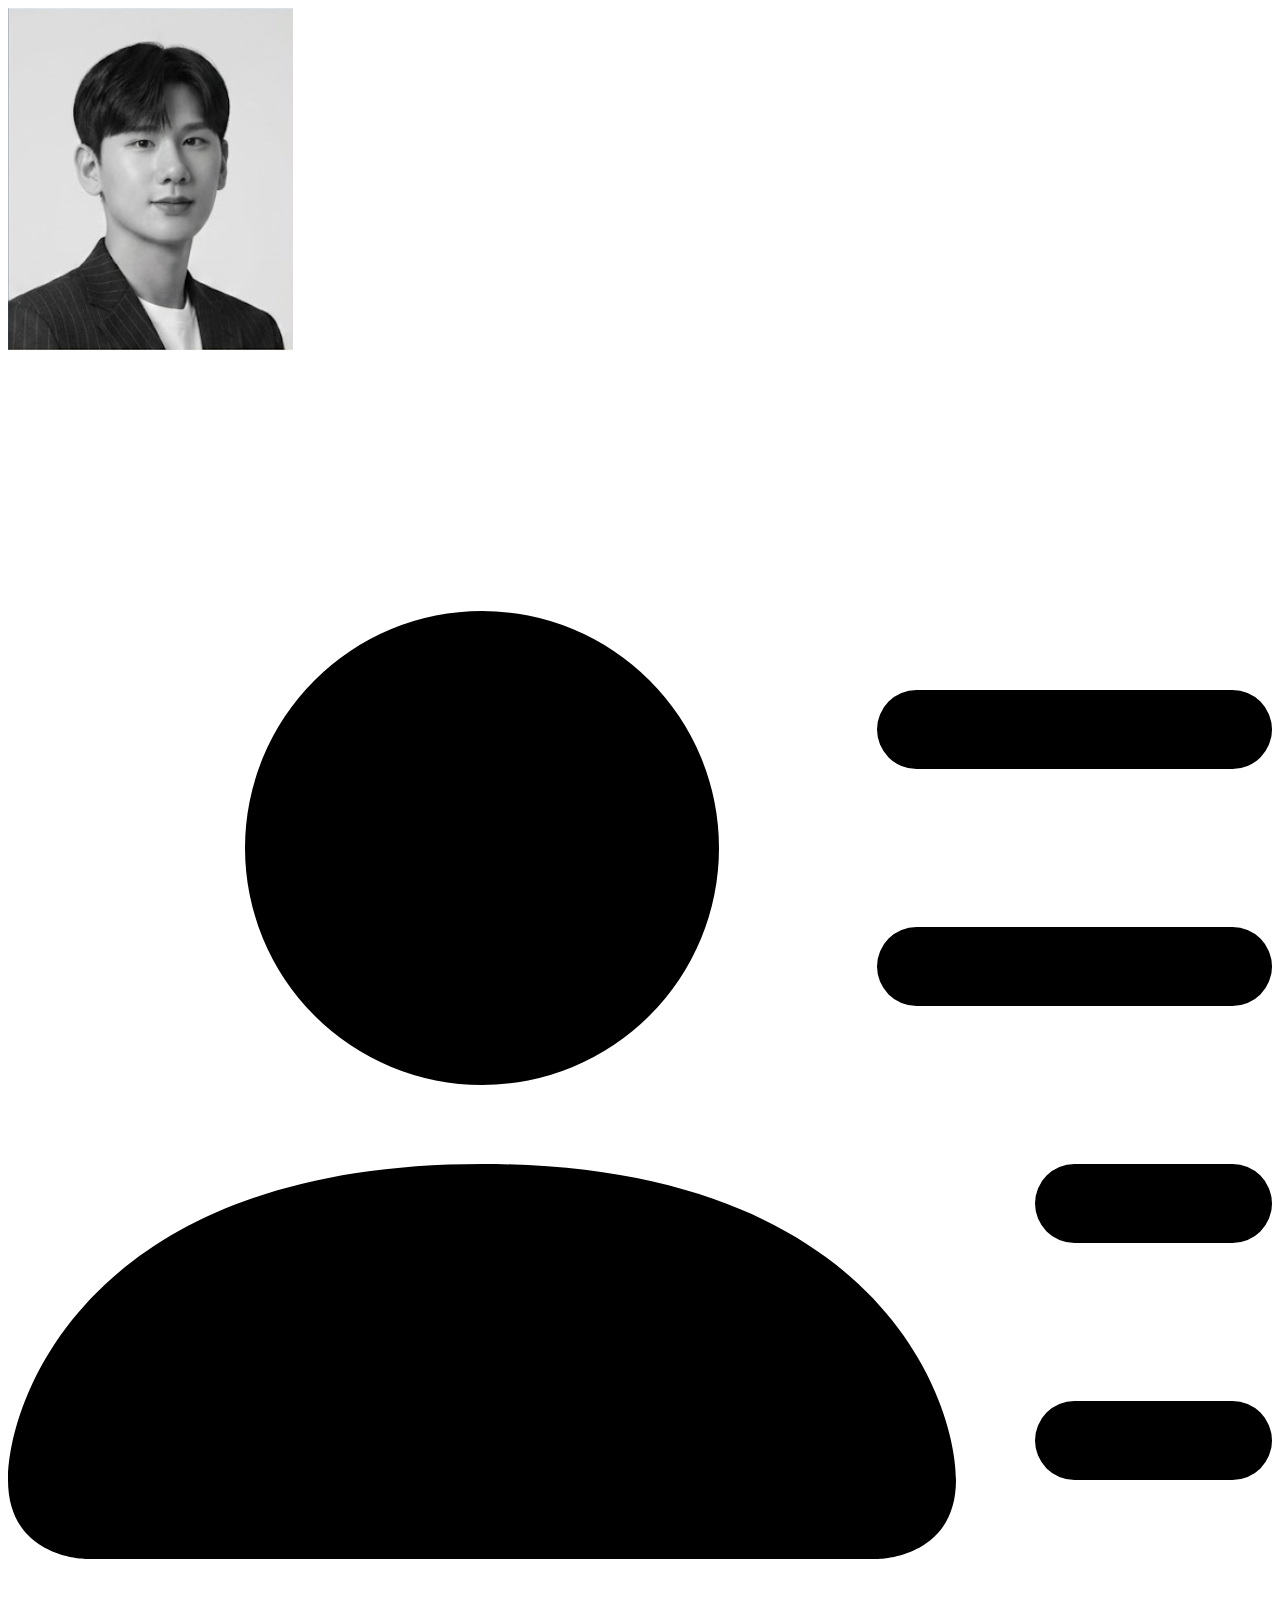
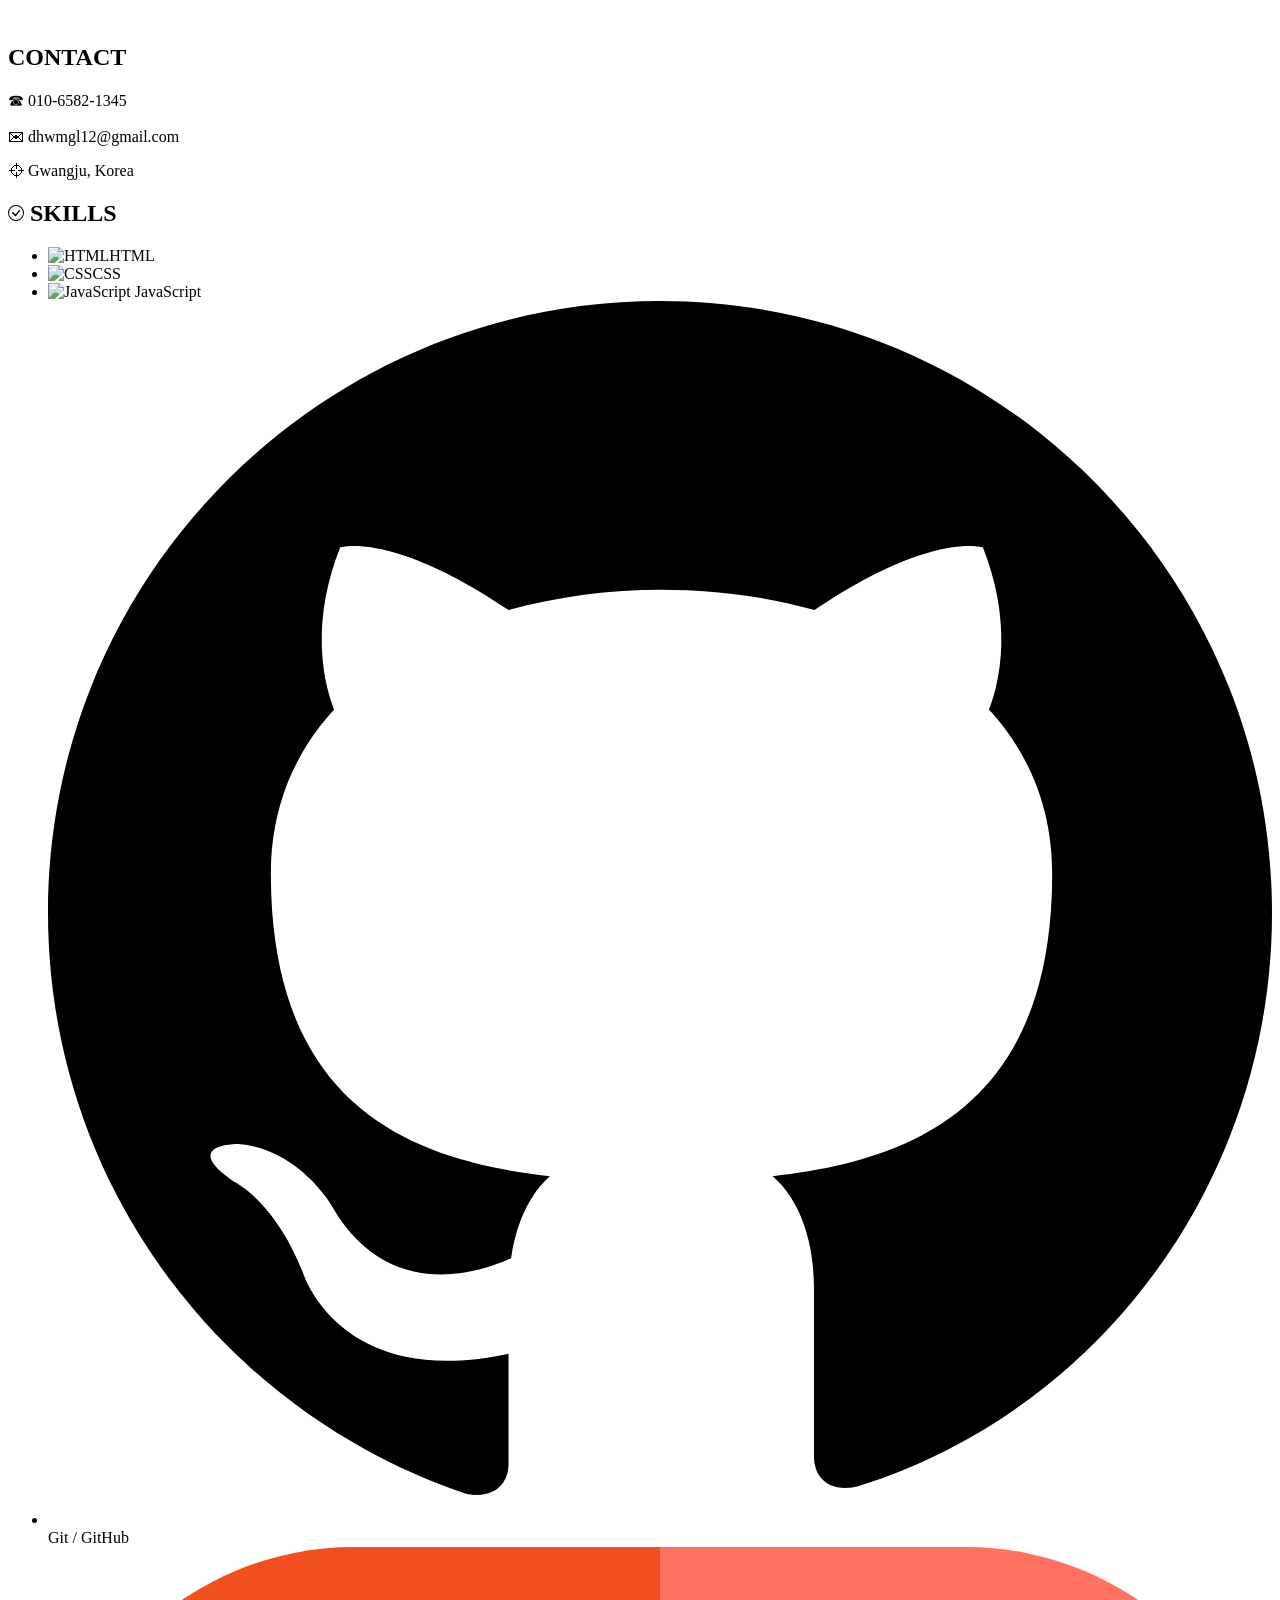
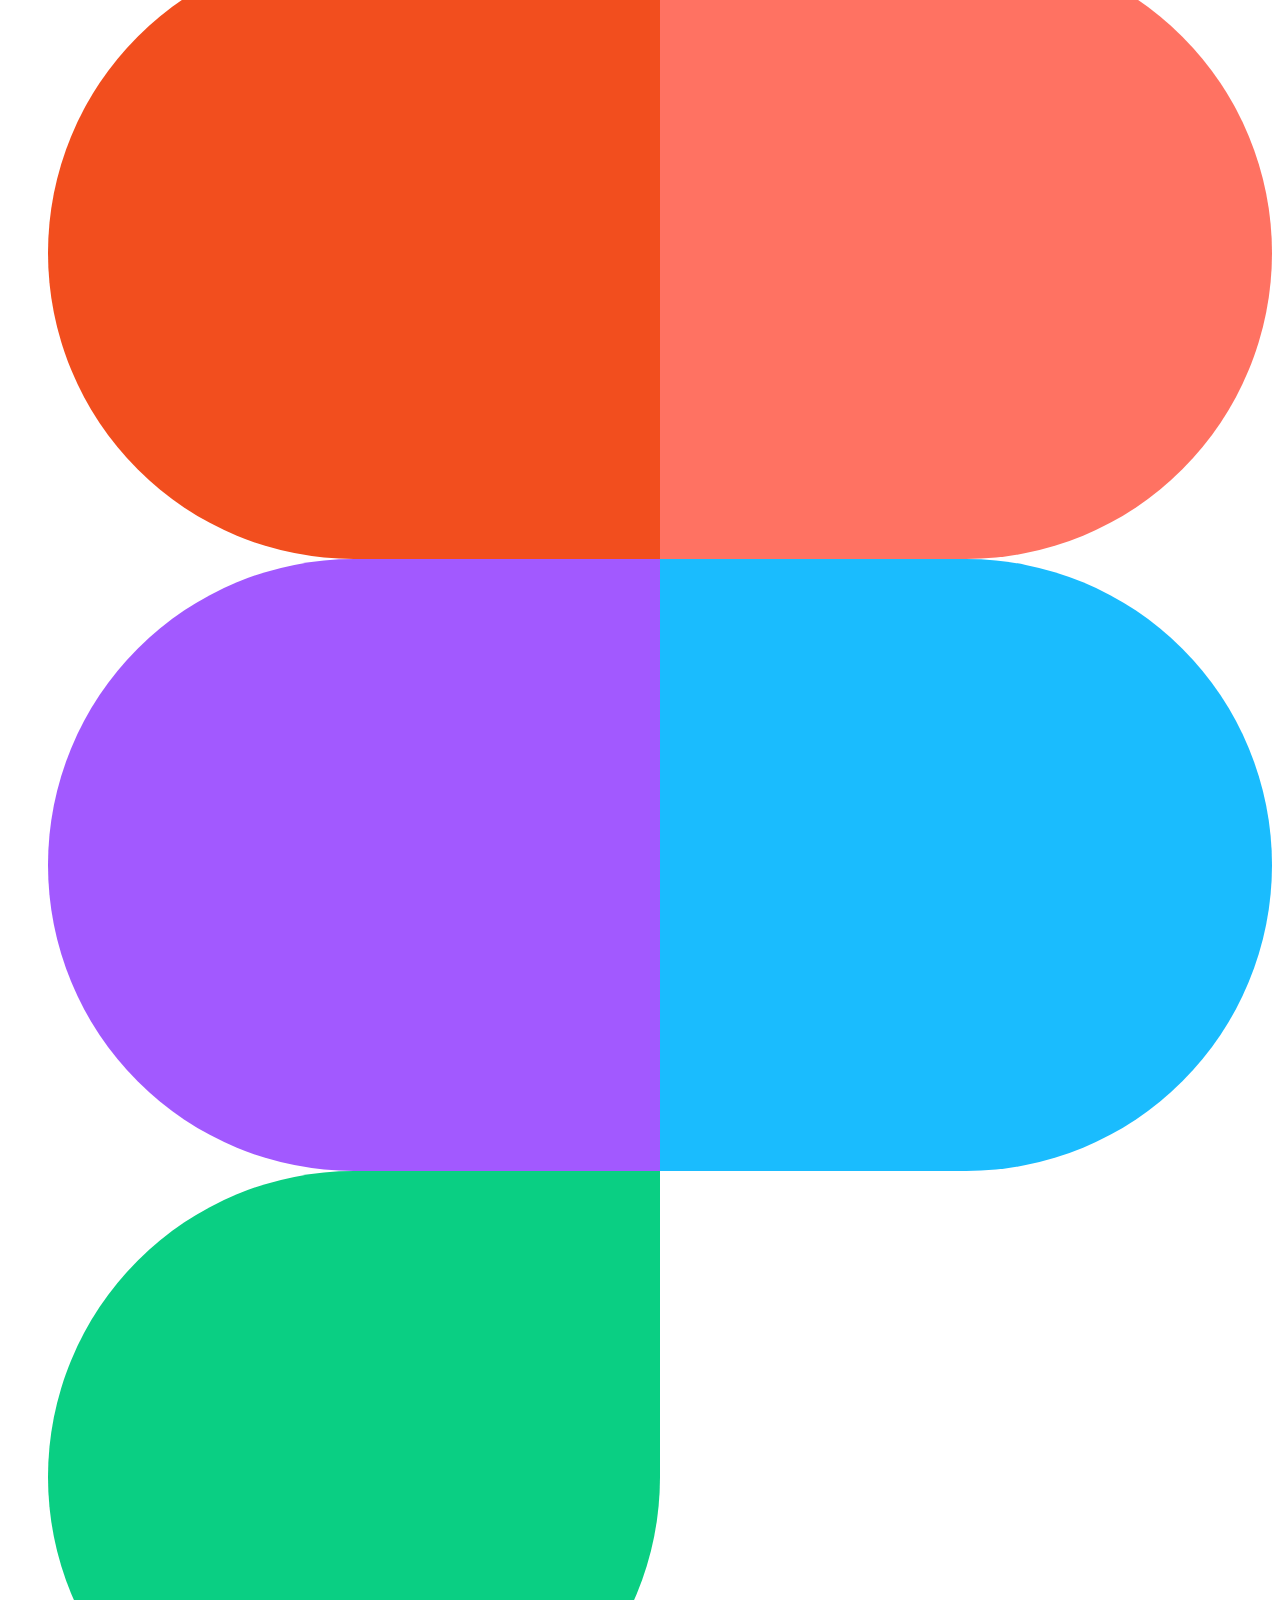
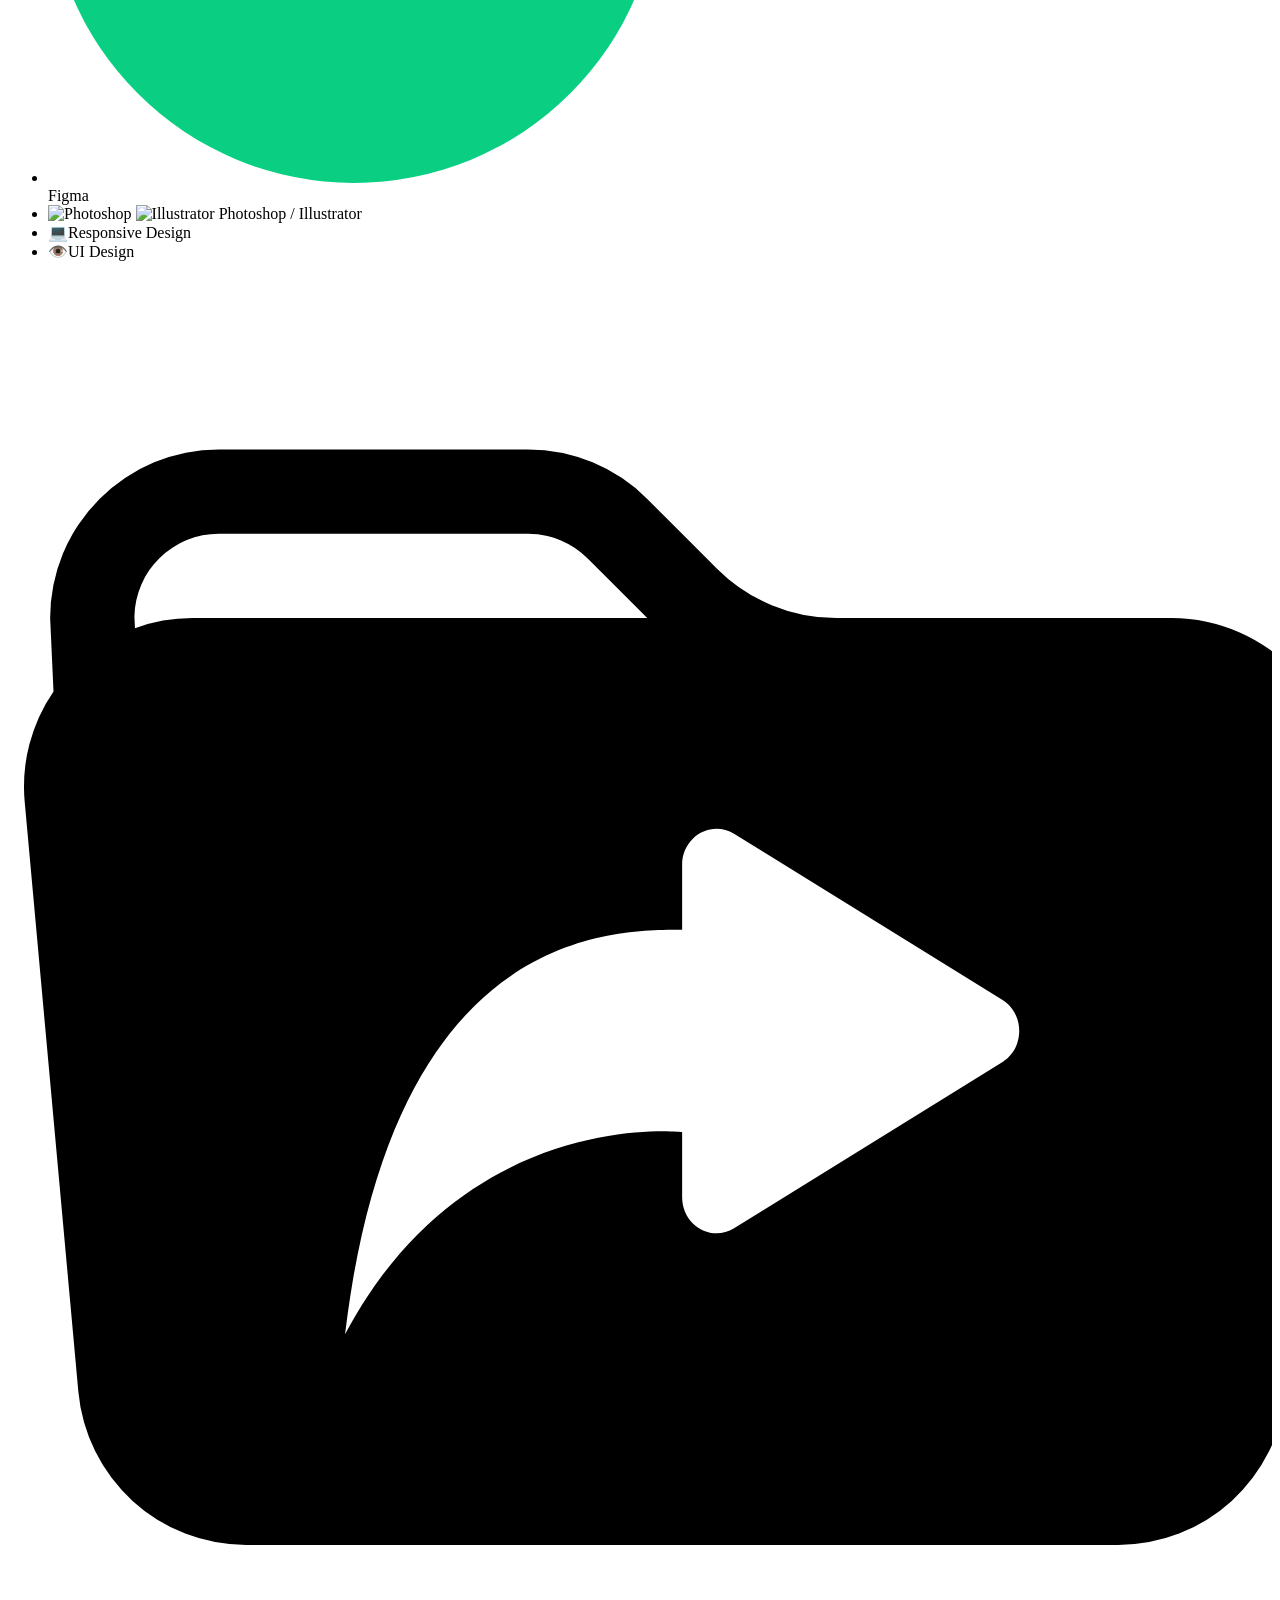
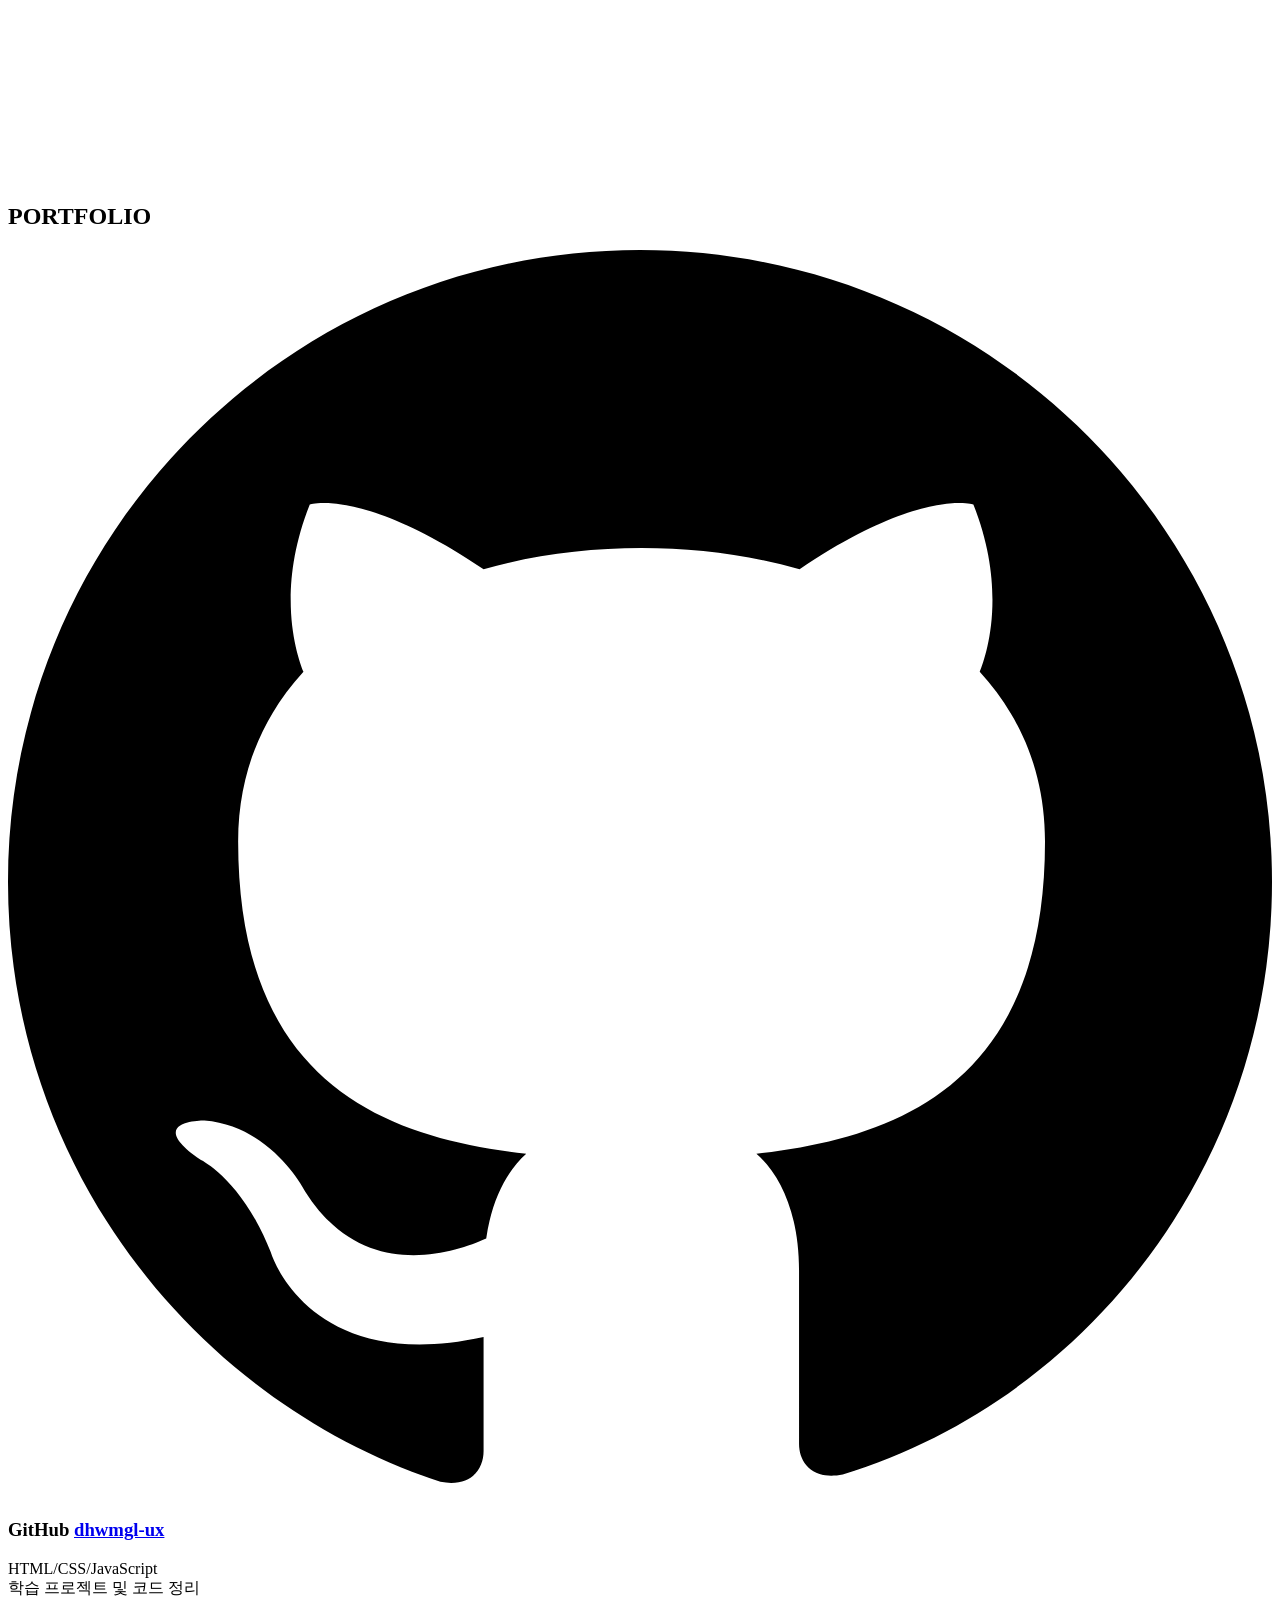
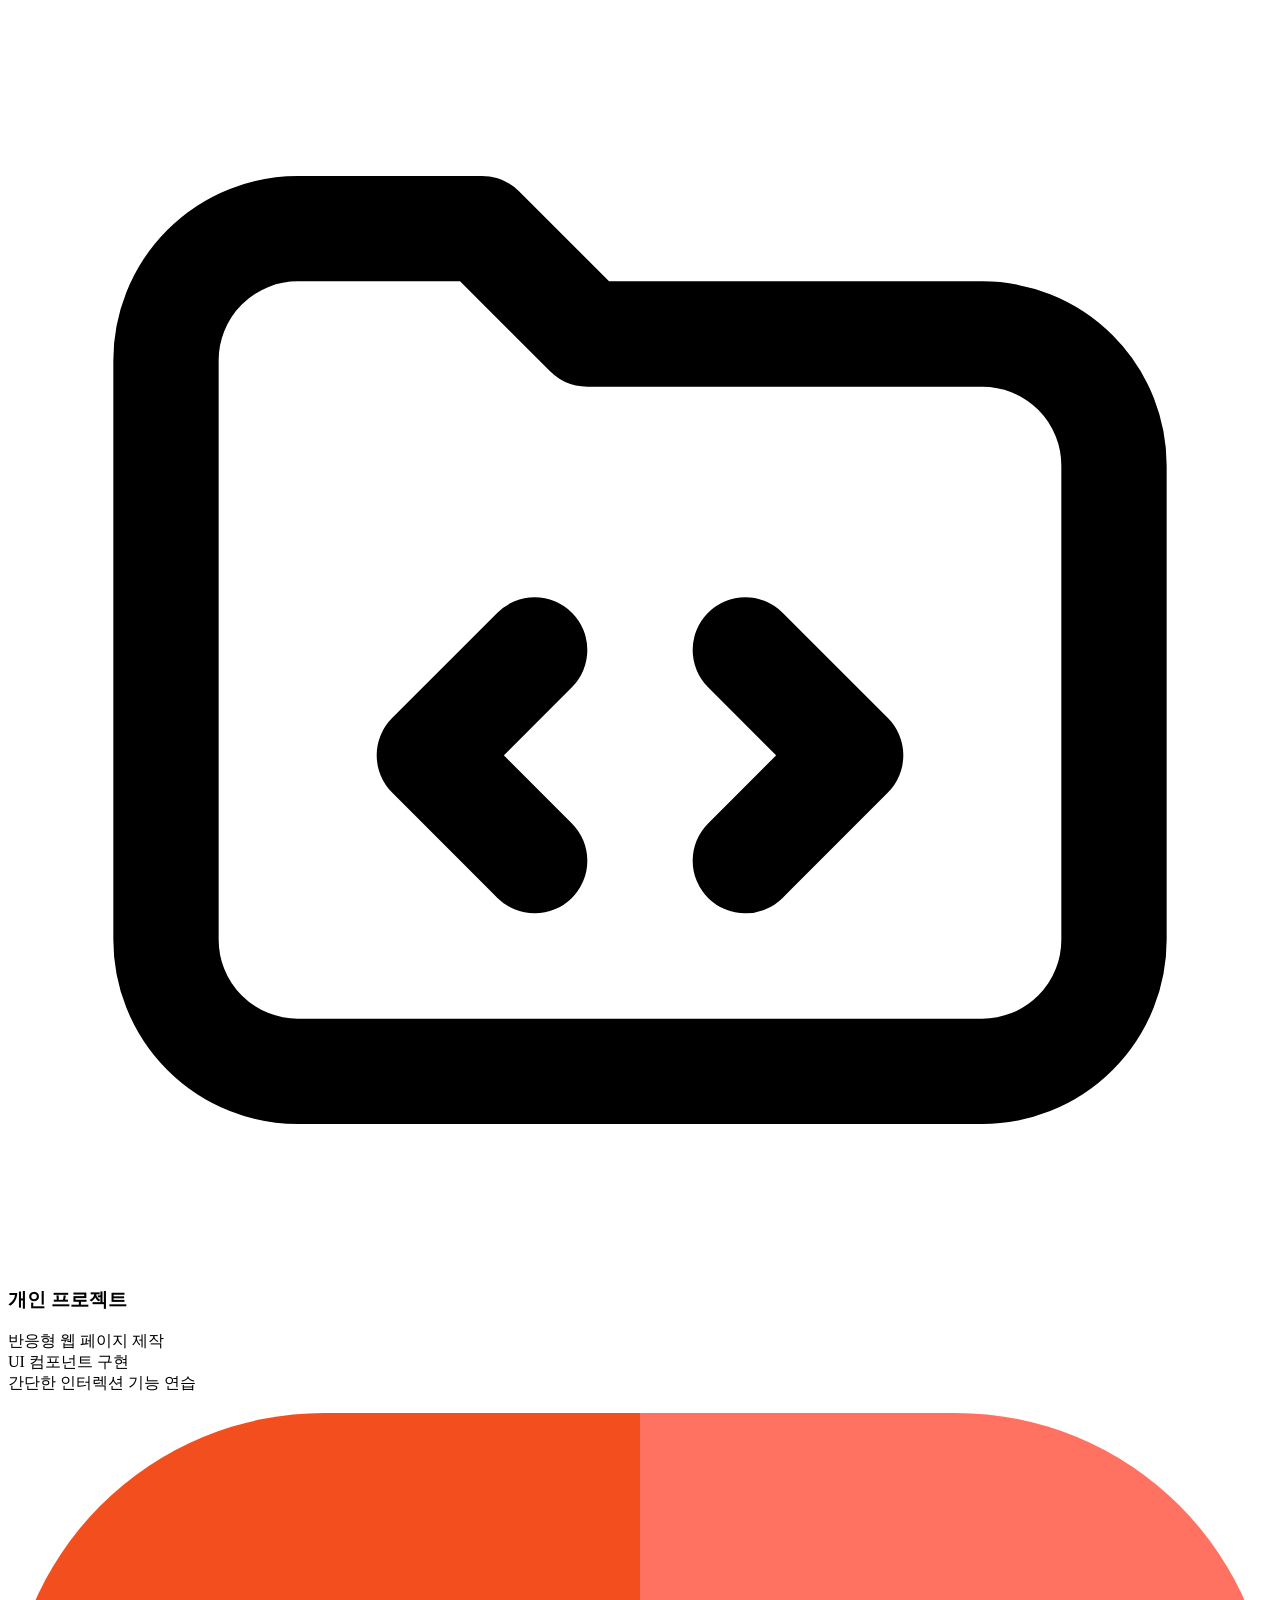
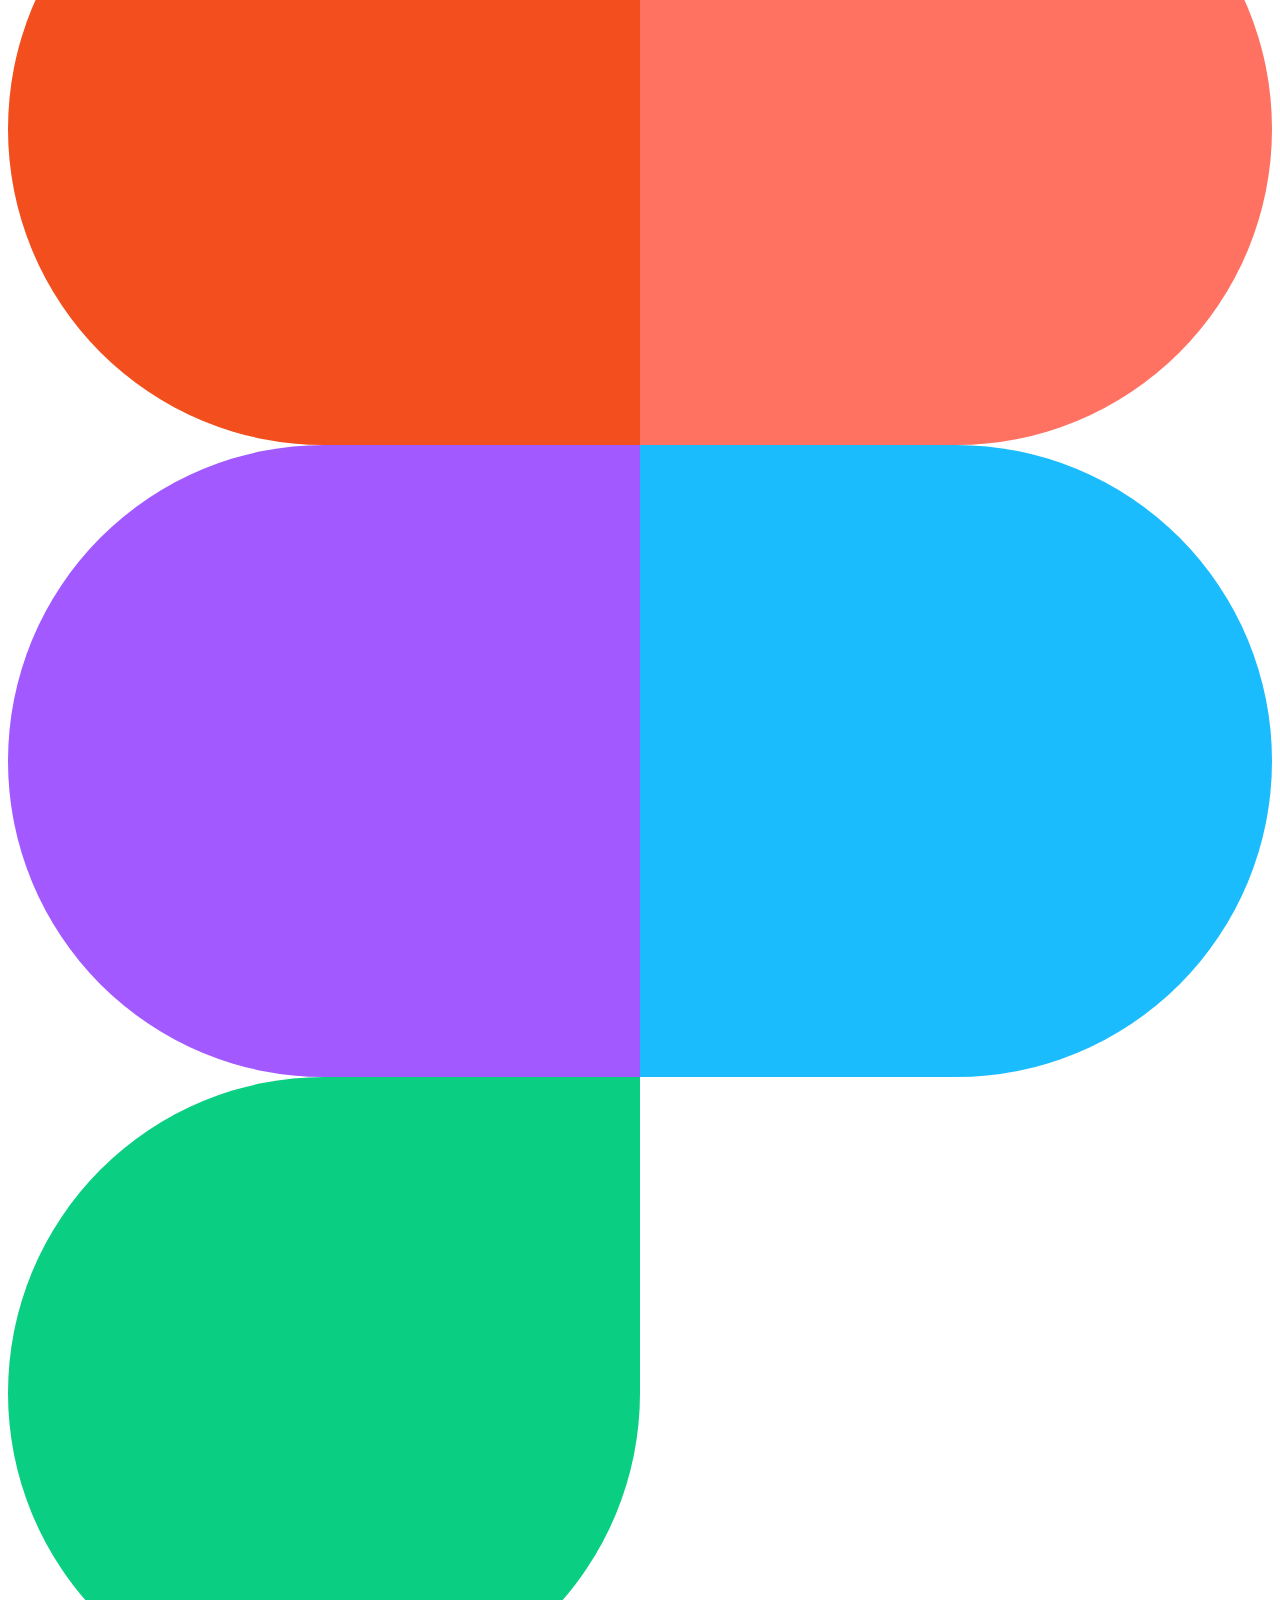
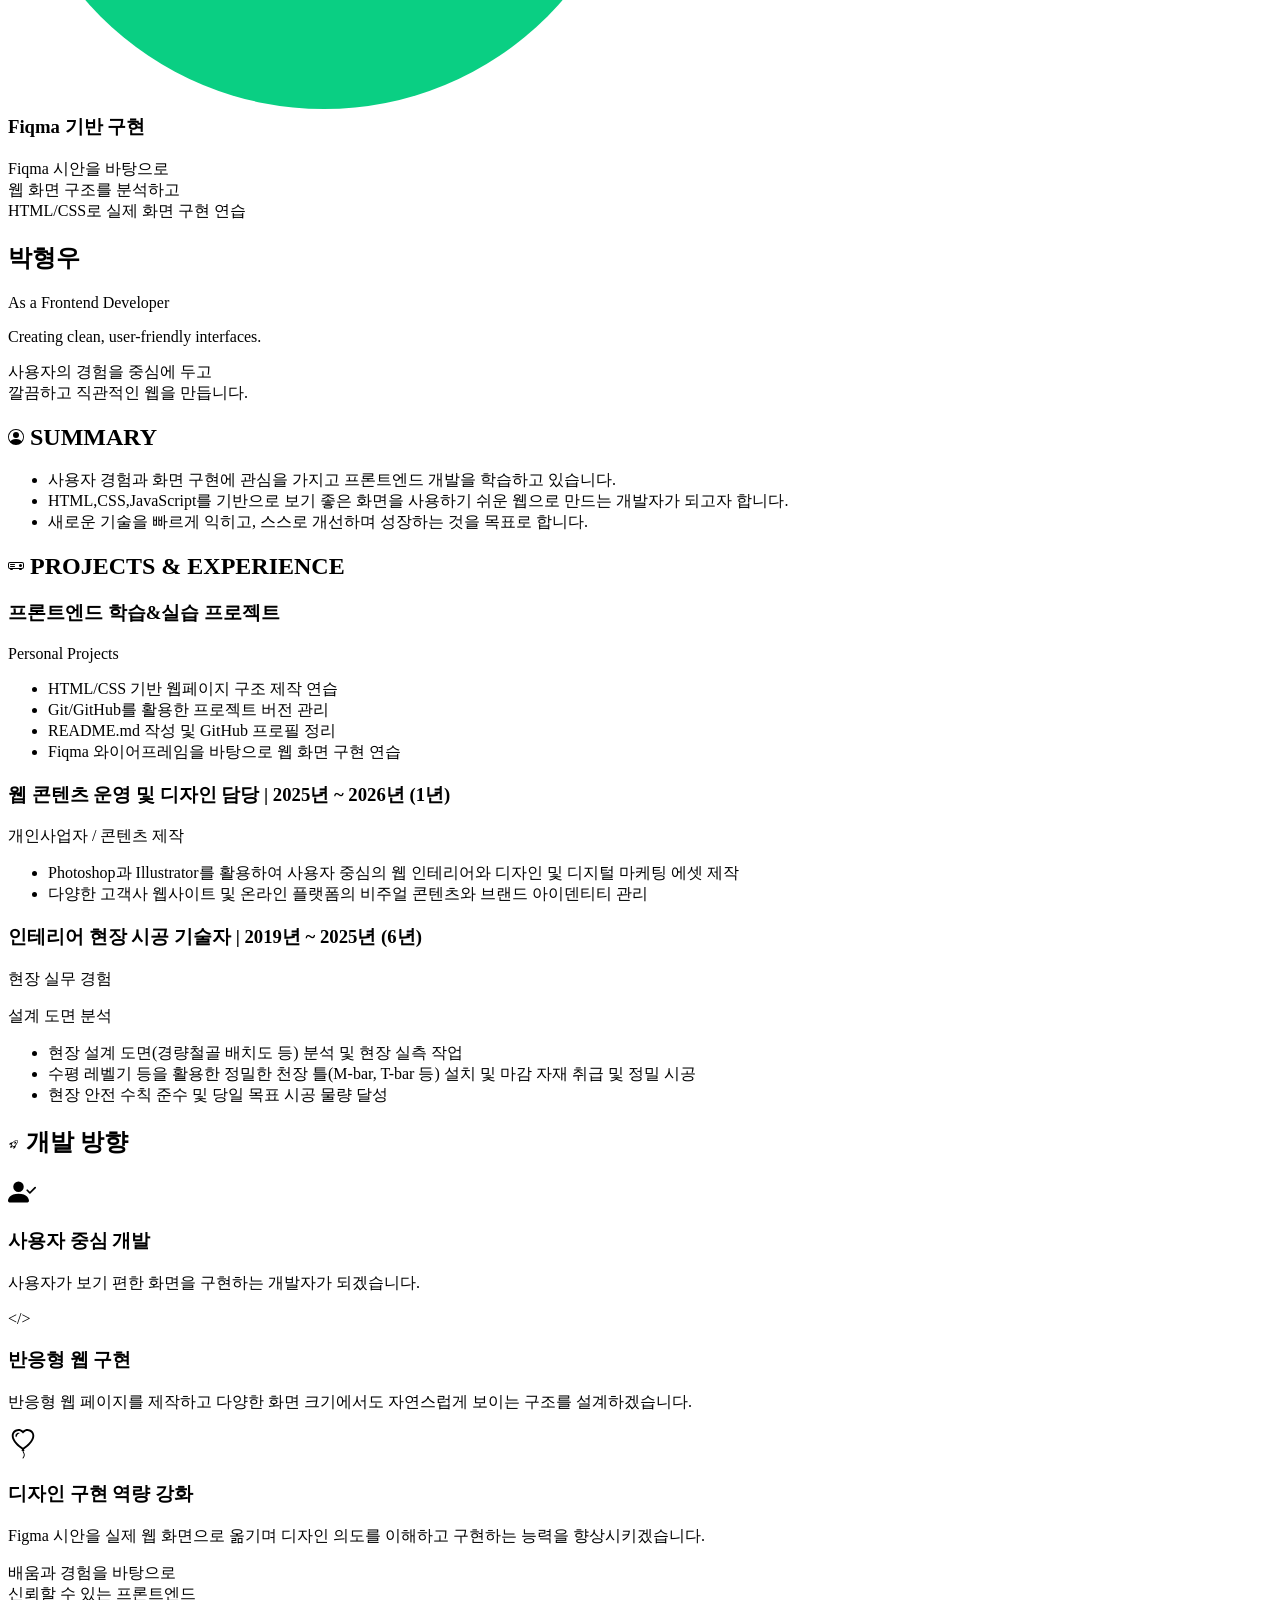
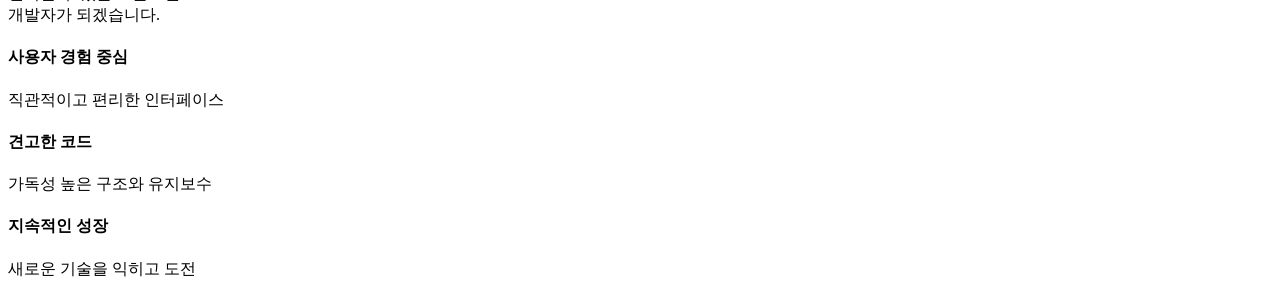
==== commit d838bc59: "20260605resume2026안의index,css" ====
--- a/resume2026/index.html
+++ b/resume2026/index.html
@@ -4,7 +4,7 @@
     <meta charset="UTF-8" />
     <meta name="viewport" content="width=device-width, initial-scale=1.0" />
     <title>박형우 포트폴리오 이력서</title>
-    <link rel="stylesheet" href="style.css" />
+    <link rel="stylesheet" href="style2.css" />
   </head>
   <body>
     <main class="resume">
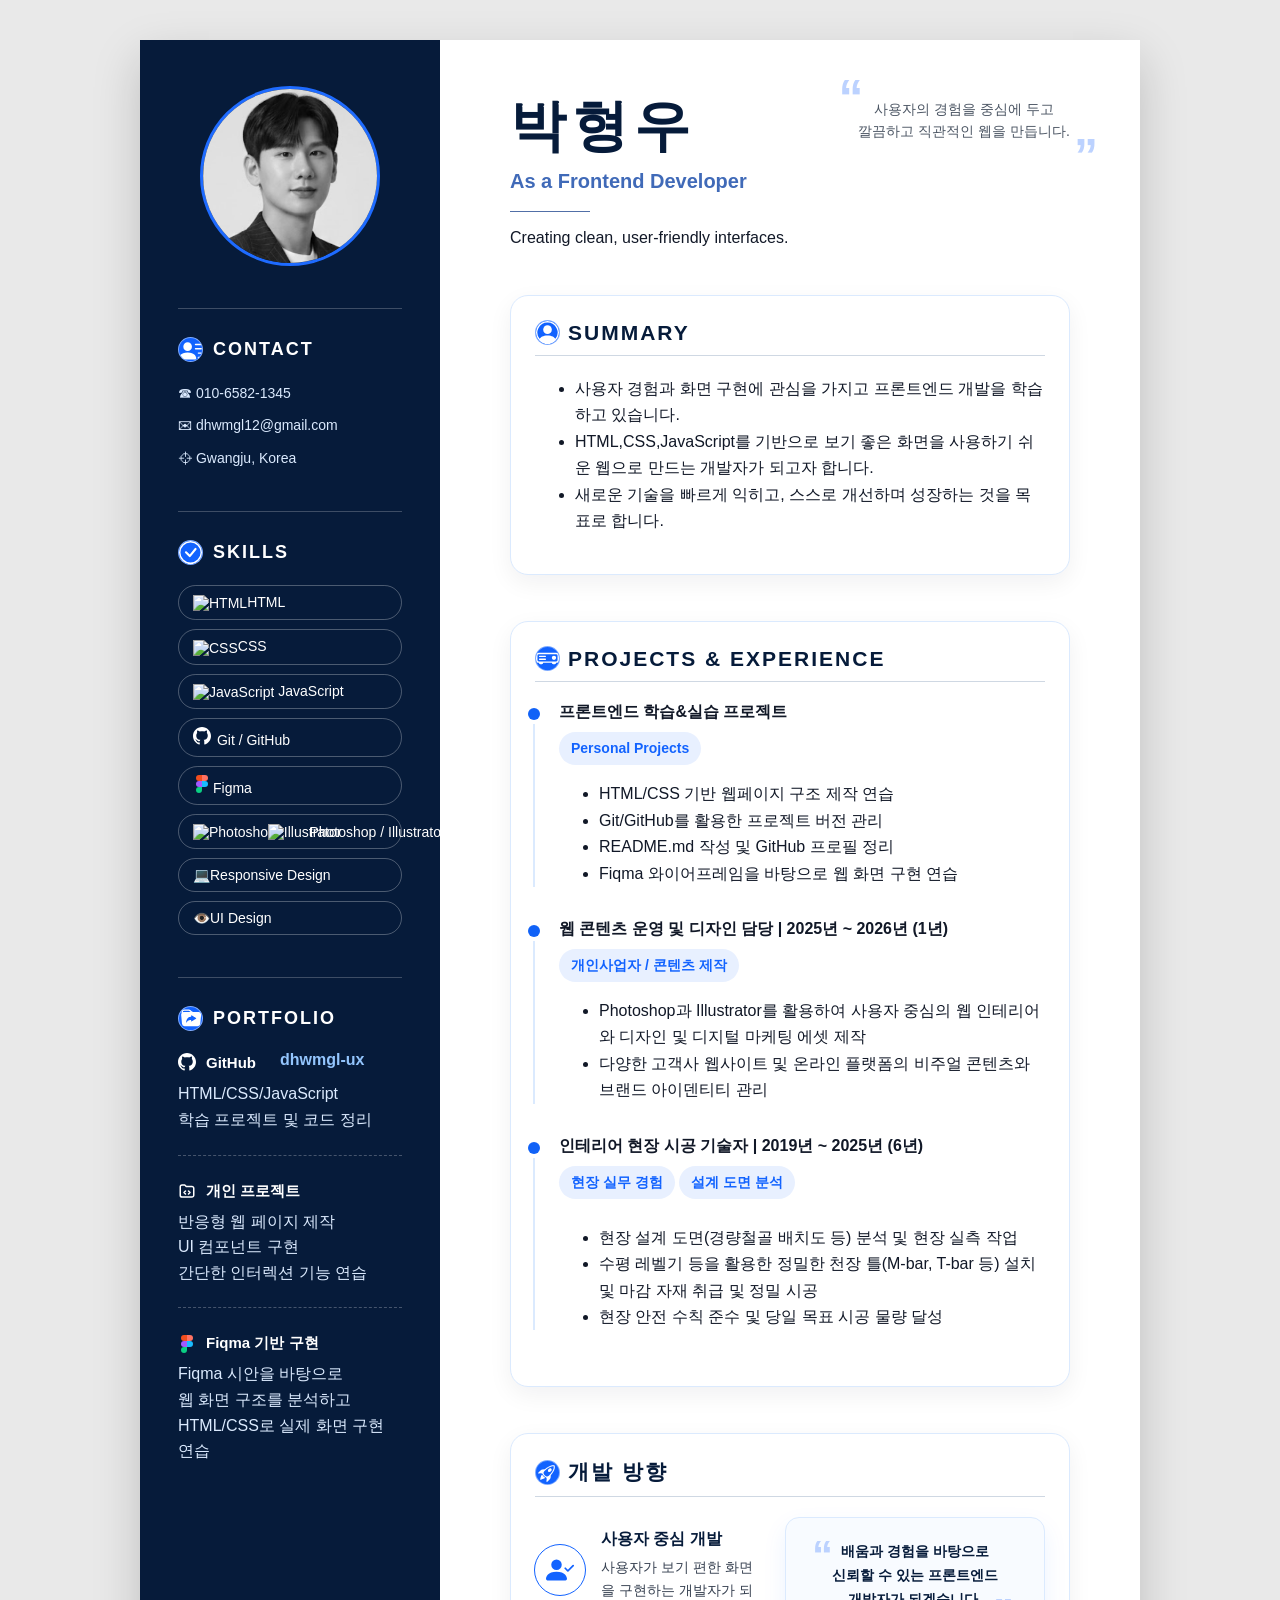
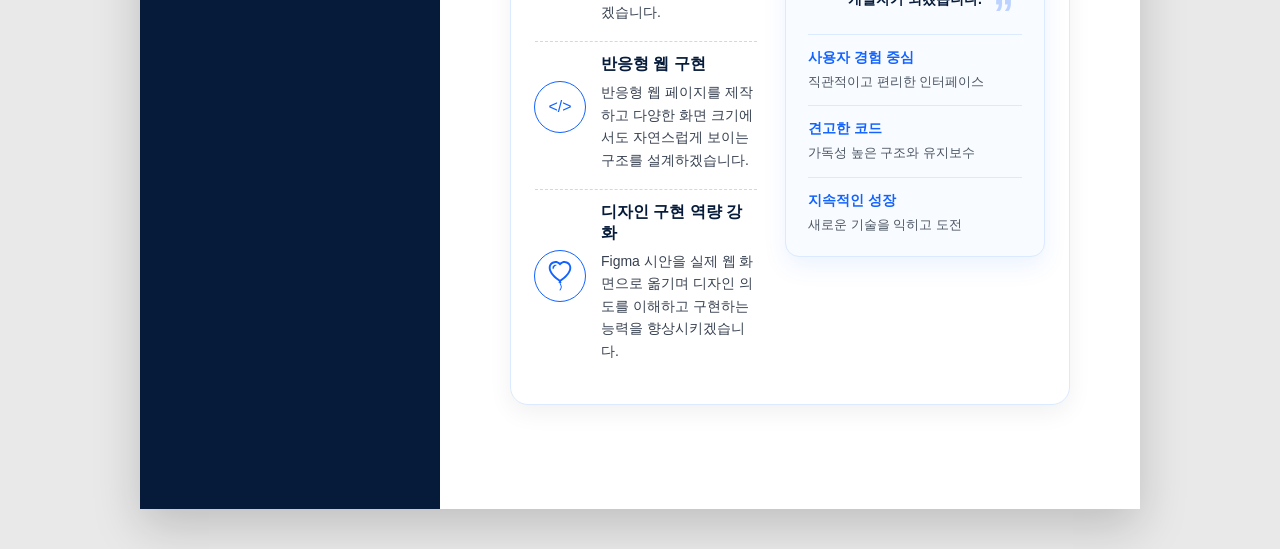
==== commit c8582024: "20260605href수정완료" ====
--- a/resume2026/index.html
+++ b/resume2026/index.html
@@ -4,7 +4,7 @@
     <meta charset="UTF-8" />
     <meta name="viewport" content="width=device-width, initial-scale=1.0" />
     <title>박형우 포트폴리오 이력서</title>
-    <link rel="stylesheet" href="style2.css" />
+    <link rel="stylesheet" href="style.css" />
   </head>
   <body>
     <main class="resume">
--- a/resume2026/style.css
+++ b/resume2026/style.css
@@ -0,0 +1,692 @@
+/* Tablet 900px 이하 */
+@media (max-width: 900px) {
+  .resume {
+    width: 100%;
+    max-width: 100%;
+    margin: 0;
+    grid-template-columns: 260px 1fr;
+  }
+
+  .sidebar {
+    padding: 36px 24px;
+  }
+
+  .main-content {
+    padding: 46px 40px;
+  }
+
+  .intro h1 {
+    font-size: 46px;
+    letter-spacing: 4px;
+  }
+
+  .quote-text {
+    position: static;
+    margin-top: 24px;
+    text-align: left;
+  }
+
+  .quote-text::before,
+  .quote-text::after {
+    display: none;
+  }
+
+  .direction-wrap {
+    grid-template-columns: 1fr;
+  }
+}
+
+/* 모바일 700px */
+@media (max-width: 700px) {
+  .resume {
+    display: block;
+    width: 100%;
+    max-width: 100%;
+    margin: 0;
+  }
+
+  .sidebar {
+    width: 100%;
+    padding: 36px 28px;
+  }
+
+  .profile {
+    width: 150px;
+    height: 150px;
+    margin: 0 auto 32px;
+  }
+
+  .side-section {
+    margin-bottom: 34px;
+    padding-top: 24px;
+  }
+
+  .skill-list {
+    display: grid;
+    grid-template-columns: 1fr 1fr;
+    gap: 8px;
+  }
+
+  .skill-list li {
+    margin-bottom: 0;
+    font-size: 13px;
+  }
+
+  .main-content {
+    padding: 42px 28px;
+  }
+
+  .intro {
+    margin-bottom: 40px;
+  }
+
+  .intro h1 {
+    font-size: 40px;
+    letter-spacing: 3px;
+  }
+
+  .job-title {
+    font-size: 17px;
+  }
+
+  .content-section {
+    margin-bottom: 38px;
+  }
+
+  .content-section h2 {
+    font-size: 18px;
+    letter-spacing: 1px;
+  }
+
+  .experience-item {
+    padding-left: 18px;
+  }
+
+  .direction-wrap {
+    grid-template-columns: 1fr;
+  }
+
+  .direction-item {
+    grid-template-columns: 44px 1fr;
+    gap: 14px;
+  }
+
+  .direction-circle {
+    width: 40px;
+    height: 40px;
+  }
+
+  .direction-card {
+    width: 100%;
+  }
+}
+
+/* small 모바일 480px 이하 */
+@media (max-width: 480px) {
+  .sidebar {
+    padding: 30px 22px;
+  }
+
+  .main-content {
+    padding: 36px 22px;
+  }
+
+  .intro h1 {
+    font-size: 34px;
+    letter-spacing: 2px;
+  }
+
+  .skill-list {
+    grid-template-columns: 1fr;
+  }
+
+  .content-section h2 {
+    font-size: 17px;
+  }
+
+  .content-section li {
+    font-size: 13px;
+  }
+
+  .experience-item h3,
+  .direction-item h3 {
+    font-size: 15px;
+  }
+
+  .direction-circle {
+    justify-self: start;
+    width: 38px;
+    height: 38px;
+  }
+
+  .card-quote {
+    font-size: 13px;
+  }
+}
+
+* {
+  box-sizing: border-box;
+}
+
+@import url("https://fonts.googleapis.com/css2?family=Noto+Sans+KR:wght@400;500;600;700;800&display=swap");
+
+body {
+  margin: 0;
+  background: #e9e9e9;
+  font-family: "Noto Sans KR", sans-serif;
+  color: #111827;
+}
+
+/* 전체 이력서 박스 */
+.resume {
+  width: 1000px;
+  max-width: 95%;
+  margin: 40px auto;
+  display: grid;
+  grid-template-columns: 300px 1fr;
+  background: #fff;
+  box-shadow: 0 18px 45px rgba(0, 0, 0, 0.18);
+  overflow: hidden;
+}
+
+.sidebar {
+  background: #061b3a;
+  color: #fff;
+  padding: 46px 38px;
+}
+
+.profile {
+  width: 180px;
+  height: 180px;
+  margin: 0 auto 42px;
+  border-radius: 50%;
+  overflow: hidden;
+  border: 3px solid #1e6bff;
+}
+
+.profile img {
+  width: 100%;
+  height: 100%;
+  object-fit: cover;
+  filter: grayscale(100%);
+}
+/* 사이드 섹션 */
+.side-section {
+  margin-bottom: 42px;
+  padding-top: 28px;
+  border-top: 1px solid rgba(255, 255, 255, 0.22);
+}
+
+.side-section h2 {
+  margin: 0 0 20px;
+  font-size: 18px;
+  letter-spacing: 2px;
+  color: #fff;
+  display: flex;
+  align-items: center;
+  gap: 10px;
+}
+
+.side-section p {
+  margin: 10px 0;
+  font-size: 14px;
+  line-height: 1.6;
+  color: #dbeafe;
+}
+
+/* 스킬 */
+.skill-list {
+  list-style: none;
+  padding: 0;
+  margin: 0;
+}
+
+.skill-list li {
+  margin-bottom: 9px;
+  padding: 8px 14px;
+  border: 1px solid rgba(255, 255, 255, 0.28);
+  border-radius: 999px;
+  font-size: 14px;
+  color: #fff;
+
+  transition:
+    transform 0.22s ease,
+    background 0.22s ease,
+    border-color 0.22s ease;
+}
+
+.skill-list li:hover {
+  transform: translatex(6px);
+  background: rgba(18, 99, 255, 0.16);
+  border-color: #1263ff;
+}
+
+/* photoshop + illustrator 겹침 효과 */
+.skill-photoshop {
+  display: flex;
+  align-items: center;
+  white-space: nowrap;
+}
+
+.skill-photoshop img + img {
+  margin-left: -12px;
+}
+
+.skill-icon {
+  width: 20px;
+  height: 20px;
+  object-fit: contain;
+  vertical-align: middle;
+}
+
+.pf-img {
+  width: 18px;
+  height: 18px;
+  margin-right: 2px;
+}
+
+/* 포트폴리오 */
+.portfolio-item {
+  margin-bottom: 26px;
+  padding-bottom: 22px;
+  border-bottom: 1px dashed rgba(255, 255, 255, 0.25);
+}
+
+.portfolio-item:last-child {
+  border-bottom: none;
+}
+
+.portfolio-item h3 {
+  margin: 0 0 8px;
+  font-size: 15px;
+  color: #fff;
+}
+
+.portfolio-item p {
+  margin: 0;
+  font-size: 16px;
+  line-height: 1.6;
+  color: #dbeafe;
+}
+
+/* github 링크 */
+.github-link {
+  margin-left: 16px;
+  margin-bottom: 4px;
+  color: #93c5fd;
+  font-size: 16px;
+  text-decoration: none;
+  font-weight: 600;
+}
+
+/* 오른쪽 본문 */
+.main-content {
+  padding: 58px 70px;
+  background: #fff;
+}
+
+/* 상단 소개 */
+.intro {
+  margin-bottom: 48px;
+  position: relative;
+}
+
+.intro h1 {
+  margin: 0;
+  font-size: 56px;
+  line-height: 1;
+  letter-spacing: 6px;
+  color: #061b3a;
+}
+
+.job-title {
+  margin: 16px 0 18px;
+  font-size: 20px;
+  font-weight: 800;
+  color: #406ab8;
+}
+
+.intro-text {
+  border-top: none;
+  position: relative;
+  padding-top: 18px;
+}
+/* 인트로 선 */
+.intro-text::before {
+  content: "";
+  position: absolute;
+  top: 0%;
+  width: 80px;
+  height: 1px;
+  background-color: #516fa7;
+}
+
+/* 오른쪽 상단 문구 */
+.quote-text {
+  position: absolute;
+  top: 0;
+  right: 0;
+  margin: 0;
+  font-size: 14px;
+  line-height: 1.6;
+  text-align: center;
+  color: #4b5563;
+
+  animation: softFade 4s ease-in-out infinite;
+}
+
+.quote-text::before {
+  content: "“";
+  position: absolute;
+  top: -40px;
+  left: -20px;
+  color: #bcd2ff;
+  font-size: 50px;
+  font-weight: bold;
+}
+
+.quote-text::after {
+  content: "”";
+  position: absolute;
+  right: -28px;
+  bottom: -52px;
+  font-size: 48px;
+  color: #bcd2ff;
+  font-weight: bold;
+}
+
+@keyframes softFade {
+  0% {
+    opacity: 0;
+    transform: translateY(8px);
+  }
+
+  20% {
+    opacity: 1;
+    transform: translateY(0);
+  }
+
+  75% {
+    opacity: 1;
+    transform: translateY(0);
+  }
+
+  100% {
+    opacity: 0;
+    transform: translateY(-6px);
+  }
+}
+
+/* 오른쪽 섹션 공통 */
+/* 섹션을 카드처럼 보이게 만들기 */
+.content-section {
+  margin-bottom: 46px;
+  padding: 24px;
+  border: 1px solid #dbeafe;
+  border-radius: 18px;
+  background: #fff;
+  box-shadow: 0 8px 24px rgba(15, 23, 42, 0.06);
+
+  transition:
+    transform 0.25s ease,
+    box-shadow 0.25s ease,
+    border-color 0.25s ease;
+}
+
+/* 오른쪽 섹션 hover */
+.content-section:hover {
+  transform: translateY(-4px);
+  border-color: #1263ff;
+  box-shadow: 0 14px 32px rgba(18, 99, 255, 0.12);
+}
+
+.content-section h2 {
+  display: flex;
+  align-items: center;
+  gap: 8px;
+  margin: 0 0 20px;
+  padding-bottom: 10px;
+  border-bottom: 1px solid #cfd8e3;
+  font-size: 21px;
+  letter-spacing: 2px;
+  color: #061b3a;
+}
+
+.content-section li {
+  line-height: 1.65;
+}
+
+/* 제목 속성값과 아이콘 hover */
+.title-icon {
+  width: 25px;
+  height: 25px;
+  border: 1px solid rgba(255, 255, 255, 0.45);
+  border-radius: 50%;
+  background: #1263ff;
+  color: #fff;
+  display: flex;
+  align-items: center;
+  justify-content: center;
+  font-size: 12px;
+
+  transition:
+    transform 0.25s ease,
+    box-shadow 0.25s ease;
+}
+
+.content-section:hover .title-icon {
+  transform: scale(1.08);
+  box-shadow: 0 0 0 5px rgba(18, 99, 255, 0.12);
+}
+
+.title-icon-dark {
+  width: 24px;
+  height: 24px;
+  border-radius: 50%;
+  background: #1e3874;
+  color: #fff;
+  display: flex;
+  align-items: center;
+  justify-content: center;
+  font-size: 12px;
+}
+
+.title-icon svg {
+  width: 14px;
+  height: 14px;
+  display: block;
+}
+
+/* h2 ,h3 정렬*/
+.sidebar-title {
+  display: flex;
+  align-items: center;
+  gap: 8px;
+}
+
+/* 경험 항목 */
+.experience-item {
+  position: relative;
+  margin-bottom: 32px;
+  padding-left: 24px;
+}
+
+/* PROJECTS & EXPERIENCE 본문 옆 파란 점 */
+.experience-item::before {
+  content: "";
+  position: absolute;
+  left: -7px;
+  top: 6px;
+  width: 12px;
+  height: 12px;
+  background: #1162f7;
+  border-radius: 50%;
+  z-index: 2;
+}
+
+/* PROJECTS & EXPERIENCE 본문 옆 실선 */
+.experience-item::after {
+  content: "";
+  position: absolute;
+  left: -2px;
+  top: 22px;
+  bottom: 0;
+  width: 2px;
+  background: #dbeafe;
+  z-index: 1;
+}
+
+.experience-item h3 {
+  display: block;
+  margin: 0 10px 9px 0;
+  font-size: 16px;
+  color: #111827;
+}
+
+.experience-item p {
+  margin: 0 0 10px;
+  font-size: 14px;
+  line-height: 1.65;
+}
+
+.experience-item .tag {
+  display: flex;
+  width: fit-content;
+  align-items: center;
+  padding: 5px 12px;
+  background: #e8f0ff;
+  border-radius: 999px;
+  color: #1263ff;
+  font-size: 14px;
+  font-weight: 600;
+  vertical-align: middle;
+}
+
+.tag-second {
+  display: inline-flex;
+  width: fit-content;
+  align-items: center;
+
+  margin: 0 8px 4px 0;
+  padding: 5px 12px;
+  background: #e8f0ff;
+  border-radius: 999px;
+  color: #1263ff;
+  font-size: 12px;
+  font-weight: 600;
+}
+
+.direction-wrap {
+  display: grid;
+  grid-template-columns: 1fr 260px;
+  gap: 28px;
+  align-items: start;
+}
+
+.direction-item {
+  display: grid;
+  grid-template-columns: 50px 1fr;
+  gap: 16px;
+  align-items: flex-start;
+  padding-bottom: 18px;
+  border-bottom: 1px dashed #cfd8e3;
+}
+
+.direction-item:last-child {
+  border-bottom: none;
+}
+
+.direction-circle {
+  height: 52px;
+  width: 52px;
+  border: 1px solid #1263ff;
+  border-radius: 50%;
+  color: #1263ff;
+
+  display: flex;
+  align-items: center;
+  justify-content: center;
+  justify-self: center;
+  align-self: center;
+  flex-shrink: 0;
+}
+
+.direction-item h3 {
+  margin: 12px 0 6px;
+  font-size: 16px;
+  color: #061b3a;
+}
+
+.direction-item p {
+  margin: 0;
+  font-size: 14px;
+  line-height: 1.6;
+  color: #374151;
+}
+
+/* 카드 속성 값과 hover */
+.direction-card {
+  padding: 22px;
+  border: 1px solid #dbeafe;
+  border-radius: 14px;
+  background: #f8fbff;
+  box-shadow: 0 10px 25px rgba(18, 99, 255, 0.08);
+
+  transition:
+    transform 0.25s ease,
+    box-shadow 0.25s ease,
+    border-color 0.25s ease;
+}
+
+.direction-card:hover {
+  transform: translateY(-5px);
+  border-color: #1263ff;
+  box-shadow: 0 18 38px rgba(18, 99, 255, 0.16);
+}
+
+.card-quote {
+  position: relative;
+  margin: 0 0 22px;
+  text-align: center;
+  font-size: 14px;
+  line-height: 1.7;
+  font-weight: 700;
+  color: #061b3a;
+}
+
+.card-quote::before {
+  content: "“";
+  position: absolute;
+  top: -20px;
+  left: 4px;
+  font-size: 42px;
+  color: #bcd2ff;
+}
+
+.card-quote::after {
+  content: "”";
+  position: absolute;
+  right: 8px;
+  bottom: -38px;
+  font-size: 42px;
+  color: #bcd2ff;
+}
+
+.card-item {
+  padding-top: 14px;
+  margin-top: 14px;
+  border-top: 1px solid #dbeafe;
+}
+
+.card-item h4 {
+  margin: 0 0 5px;
+  font-size: 14px;
+  color: #1263ff;
+}
+
+.card-item p {
+  margin: 0;
+  font-size: 13px;
+  line-height: 1.5;
+  color: #4b5563;
+}
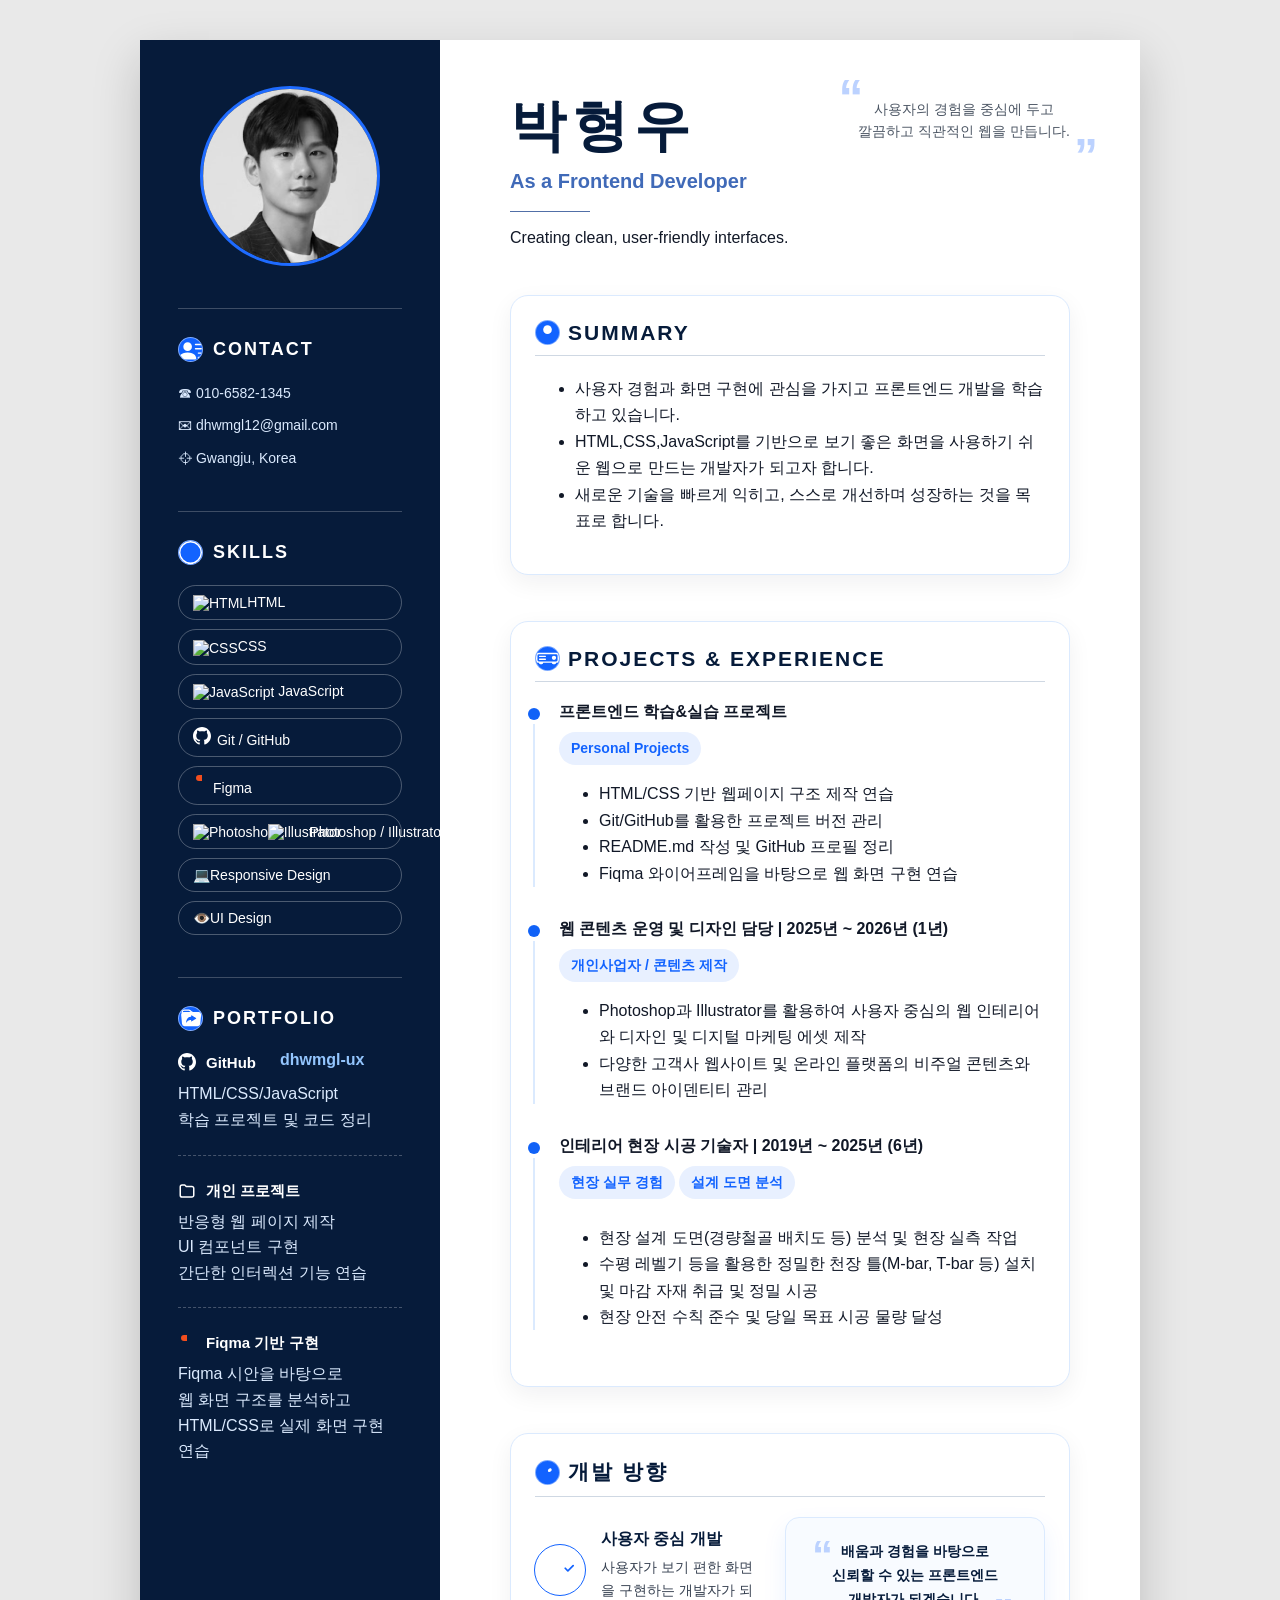
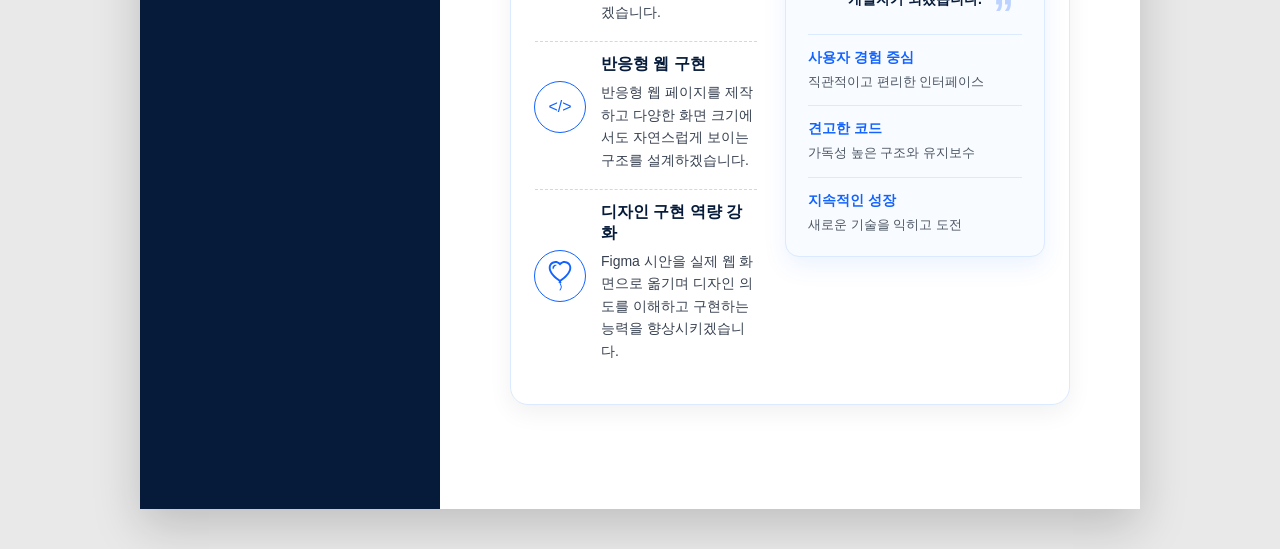
==== commit 9357b98a: "260605유효성검사완료" ====
--- a/resume2026/index.html
+++ b/resume2026/index.html
@@ -1,16 +1,16 @@
 <!doctype html>
 <html lang="ko">
   <head>
-    <meta charset="UTF-8" />
-    <meta name="viewport" content="width=device-width, initial-scale=1.0" />
+    <meta charset="UTF-8" >
+    <meta name="viewport" content="width=device-width, initial-scale=1.0" >
     <title>박형우 포트폴리오 이력서</title>
-    <link rel="stylesheet" href="style.css" />
+    <link rel="stylesheet" href="style.css" >
   </head>
   <body>
     <main class="resume">
       <aside class="sidebar">
         <div class="profile">
-          <img src="ai.png" alt="박형우 프로필 사진" />
+          <img src="ai.png" alt="박형우 프로필 사진" >
         </div>
 
         <section class="side-section">
@@ -45,10 +45,10 @@
             >
               <path
                 d="M8 15A7 7 0 1 1 8 1a7 7 0 0 1 0 14m0 1A8 8 0 1 0 8 0a8 8 0 0 0 0 16"
-              />
+              >
               <path
                 d="m10.97 4.97-.02.022-3.473 4.425-2.093-2.094a.75.75 0 0 0-1.06 1.06L6.97 11.03a.75.75 0 0 0 1.079-.02l3.992-4.99a.75.75 0 0 0-1.071-1.05"
-              />
+              >
             </svg>
             SKILLS
           </h2>
@@ -59,21 +59,21 @@
                 class="skill-icon"
                 src="https://cdn.jsdelivr.net/gh/devicons/devicon@latest/icons/html5/html5-original.svg"
                 alt="HTML"
-              />HTML
+              >HTML
             </li>
             <li>
               <img
                 class="skill-icon"
                 src="https://cdn.jsdelivr.net/gh/devicons/devicon@latest/icons/css3/css3-original.svg"
                 alt="CSS"
-              />CSS
+              >CSS
             </li>
             <li>
               <img
                 class="skill-icon"
                 src="https://cdn.jsdelivr.net/gh/devicons/devicon@latest/icons/javascript/javascript-original.svg"
                 alt="JavaScript"
-              />
+              >
               JavaScript
             </li>
             <li>
@@ -85,7 +85,7 @@
               >
                 <path
                   d="M12 0C5.37 0 0 5.37 0 12c0 5.3 3.44 9.8 8.21 11.39.6.11.82-.26.82-.58v-2.17c-3.34.73-4.04-1.61-4.04-1.61-.55-1.39-1.34-1.76-1.34-1.76-1.09-.75.08-.74.08-.74 1.21.09 1.85 1.24 1.85 1.24 1.07 1.84 2.81 1.31 3.5 1 .11-.78.42-1.31.76-1.61-2.67-.3-5.47-1.33-5.47-5.93 0-1.31.47-2.38 1.24-3.22-.12-.3-.54-1.52.12-3.18 0 0 1.01-.32 3.3 1.23.96-.27 1.98-.4 3-.4s2.04.13 3 .4c2.29-1.55 3.3-1.23 3.3-1.23.66 1.66.24 2.88.12 3.18.77.84 1.24 1.91 1.24 3.22 0 4.61-2.81 5.63-5.48 5.93.43.37.81 1.1.81 2.22v3.29c0 .32.22.7.83.58C20.56 21.8 24 17.3 24 12c0-6.63-5.37-12-12-12z"
-                />
+                >
               </svg>
               Git / GitHub
             </li>
@@ -95,14 +95,14 @@
                 xmlns="http://www.w3.org/2000/svg"
                 viewBox="0 0 38 57"
               >
-                <path fill="#F24E1E" d="M19 0H9.5a9.5 9.5 0 0 0 0 19H19V0z" />
-                <path fill="#A259FF" d="M19 19H9.5a9.5 9.5 0 0 0 0 19H19V19z" />
-                <path fill="#0ACF83" d="M19 38H9.5A9.5 9.5 0 1 0 19 47.5V38z" />
-                <path fill="#FF7262" d="M19 0h9.5a9.5 9.5 0 1 1 0 19H19V0z" />
+                <path fill="#F24E1E" d="M19 0H9.5a9.5 9.5 0 0 0 0 19H19V0z" >
+                <path fill="#A259FF" d="M19 19H9.5a9.5 9.5 0 0 0 0 19H19V19z" >
+                <path fill="#0ACF83" d="M19 38H9.5A9.5 9.5 0 1 0 19 47.5V38z" >
+                <path fill="#FF7262" d="M19 0h9.5a9.5 9.5 0 1 1 0 19H19V0z" >
                 <path
                   fill="#1ABCFE"
                   d="M19 19h9.5a9.5 9.5 0 1 1 0 19H19V19z"
-                /></svg
+                ></svg
               >Figma
             </li>
             <li class="skill-photoshop">
@@ -110,12 +110,12 @@
                 <img
                   class="skill-icon"
                   src="https://cdn.jsdelivr.net/gh/devicons/devicon@latest/icons/photoshop/photoshop-original.svg"
-                  alt="Photoshop" />
+                  alt="Photoshop" >
                 <img
                   class="skill-icon"
                   src="https://cdn.jsdelivr.net/gh/devicons/devicon@latest/icons/illustrator/illustrator-original.svg"
                   alt="Illustrator"
-              /></span>
+              ></span>
               Photoshop / Illustrator
             </li>
 
@@ -134,7 +134,7 @@
             >
               <path
                 d="M13.81 3H9.828a2 2 0 0 1-1.414-.586l-.828-.828A2 2 0 0 0 6.172 1H2.5a2 2 0 0 0-2 2l.04.87a2 2 0 0 0-.342 1.311l.637 7A2 2 0 0 0 2.826 14h10.348a2 2 0 0 0 1.991-1.819l.637-7A2 2 0 0 0 13.81 3M2.19 3q-.362.002-.683.12L1.5 2.98a1 1 0 0 1 1-.98h3.672a1 1 0 0 1 .707.293L7.586 3zm9.608 5.271-3.182 1.97c-.27.166-.616-.036-.616-.372V9.1s-2.571-.3-4 2.4c.571-4.8 3.143-4.8 4-4.8v-.769c0-.336.346-.538.616-.371l3.182 1.969c.27.166.27.576 0 .742"
-              />
+              >
             </svg>
             PORTFOLIO
           </h2>
@@ -149,7 +149,7 @@
               >
                 <path
                   d="M12 0C5.37 0 0 5.37 0 12c0 5.3 3.44 9.8 8.21 11.39.6.11.82-.26.82-.58v-2.17c-3.34.73-4.04-1.61-4.04-1.61-.55-1.39-1.34-1.76-1.34-1.76-1.09-.75.08-.74.08-.74 1.21.09 1.85 1.24 1.85 1.24 1.07 1.84 2.81 1.31 3.5 1 .11-.78.42-1.31.76-1.61-2.67-.3-5.47-1.33-5.47-5.93 0-1.31.47-2.38 1.24-3.22-.12-.3-.54-1.52.12-3.18 0 0 1.01-.32 3.3 1.23.96-.27 1.98-.4 3-.4s2.04.13 3 .4c2.29-1.55 3.3-1.23 3.3-1.23.66 1.66.24 2.88.12 3.18.77.84 1.24 1.91 1.24 3.22 0 4.61-2.81 5.63-5.48 5.93.43.37.81 1.1.81 2.22v3.29c0 .32.22.7.83.58C20.56 21.8 24 17.3 24 12c0-6.63-5.37-12-12-12z"
-                />
+                >
               </svg>
               <span>GitHub</span>
 
@@ -162,7 +162,7 @@
               >
             </h3>
 
-            <p>HTML/CSS/JavaScript <br />학습 프로젝트 및 코드 정리</p>
+            <p>HTML/CSS/JavaScript <br >학습 프로젝트 및 코드 정리</p>
           </div>
 
           <div class="portfolio-item">
@@ -179,15 +179,15 @@
               >
                 <path
                   d="M3 6.5A2.5 2.5 0 0 1 5.5 4H9l2 2h7.5A2.5 2.5 0 0 1 21 8.5v9A2.5 2.5 0 0 1 18.5 20h-13A2.5 2.5 0 0 1 3 17.5z"
-                />
-                <path d="m10 12-2 2 2 2" />
-                <path d="m14 12 2 2-2 2" />
+                >
+                <path d="m10 12-2 2 2 2" >
+                <path d="m14 12 2 2-2 2" >
               </svg>
               개인 프로젝트
             </h3>
             <p>
-              반응형 웹 페이지 제작 <br />
-              UI 컴포넌트 구현 <br />간단한 인터렉션 기능 연습
+              반응형 웹 페이지 제작 <br >
+              UI 컴포넌트 구현 <br >간단한 인터렉션 기능 연습
             </p>
           </div>
 
@@ -198,17 +198,17 @@
                 xmlns="http://www.w3.org/2000/svg"
                 viewBox="0 0 38 57"
               >
-                <path fill="#F24E1E" d="M19 0H9.5a9.5 9.5 0 0 0 0 19H19V0z" />
-                <path fill="#A259FF" d="M19 19H9.5a9.5 9.5 0 0 0 0 19H19V19z" />
-                <path fill="#0ACF83" d="M19 38H9.5A9.5 9.5 0 1 0 19 47.5V38z" />
-                <path fill="#FF7262" d="M19 0h9.5a9.5 9.5 0 1 1 0 19H19V0z" />
-                <path fill="#1ABCFE" d="M19 19h9.5a9.5 9.5 0 1 1 0 19H19V19z" />
+                <path fill="#F24E1E" d="M19 0H9.5a9.5 9.5 0 0 0 0 19H19V0z" >
+                <path fill="#A259FF" d="M19 19H9.5a9.5 9.5 0 0 0 0 19H19V19z" >
+                <path fill="#0ACF83" d="M19 38H9.5A9.5 9.5 0 1 0 19 47.5V38z" >
+                <path fill="#FF7262" d="M19 0h9.5a9.5 9.5 0 1 1 0 19H19V0z" >
+                <path fill="#1ABCFE" d="M19 19h9.5a9.5 9.5 0 1 1 0 19H19V19z" >
               </svg>
               Fiqma 기반 구현
             </h3>
             <p>
-              Fiqma 시안을 바탕으로 <br />웹 화면 구조를 분석하고
-              <br />HTML/CSS로 실제 화면 구현 연습
+              Fiqma 시안을 바탕으로 <br >웹 화면 구조를 분석하고
+              <br >HTML/CSS로 실제 화면 구현 연습
             </p>
           </div>
         </section>
@@ -220,7 +220,7 @@
           <p class="job-title">As a Frontend Developer</p>
           <p class="intro-text">Creating clean, user-friendly interfaces.</p>
           <p class="quote-text">
-            사용자의 경험을 중심에 두고 <br />
+            사용자의 경험을 중심에 두고 <br >
             깔끔하고 직관적인 웹을 만듭니다.
           </p>
         </header>
@@ -235,11 +235,11 @@
               fill="currentColor"
               viewBox="0 0 16 16"
             >
-              <path d="M11 6a3 3 0 1 1-6 0 3 3 0 0 1 6 0" />
+              <path d="M11 6a3 3 0 1 1-6 0 3 3 0 0 1 6 0" >
               <path
                 fill-rule="evenodd"
                 d="M0 8a8 8 0 1 1 16 0A8 8 0 0 1 0 8m8-7a7 7 0 0 0-5.468 11.37C3.242 11.226 4.805 10 8 10s4.757 1.225 5.468 2.37A7 7 0 0 0 8 1"
-              />
+              >
             </svg>
             SUMMARY
           </h2>
@@ -274,7 +274,7 @@
               />
               <path
                 d="M0 6a2 2 0 0 1 2-2h12a2 2 0 0 1 2 2v3a2 2 0 0 1-2 2 1 1 0 0 1-1 1h-1a1 1 0 0 1-1-1H5a1 1 0 0 1-1 1H3a1 1 0 0 1-1-1 2 2 0 0 1-2-2zm2-1a1 1 0 0 0-1 1v3a1 1 0 0 0 1 1h12a1 1 0 0 0 1-1V6a1 1 0 0 0-1-1z"
-              />
+              >
             </svg>
             PROJECTS & EXPERIENCE
           </h2>
@@ -341,13 +341,13 @@
             >
               <path
                 d="M9.752 6.193c.599.6 1.73.437 2.528-.362s.96-1.932.362-2.531c-.599-.6-1.73-.438-2.528.361-.798.8-.96 1.933-.362 2.532"
-              />
+              >
               <path
                 d="M15.811 3.312c-.363 1.534-1.334 3.626-3.64 6.218l-.24 2.408a2.56 2.56 0 0 1-.732 1.526L8.817 15.85a.51.51 0 0 1-.867-.434l.27-1.899c.04-.28-.013-.593-.131-.956a9 9 0 0 0-.249-.657l-.082-.202c-.815-.197-1.578-.662-2.191-1.277-.614-.615-1.079-1.379-1.275-2.195l-.203-.083a10 10 0 0 0-.655-.248c-.363-.119-.675-.172-.955-.132l-1.896.27A.51.51 0 0 1 .15 7.17l2.382-2.386c.41-.41.947-.67 1.524-.734h.006l2.4-.238C9.005 1.55 11.087.582 12.623.208c.89-.217 1.59-.232 2.08-.188.244.023.435.06.57.093q.1.026.16.045c.184.06.279.13.351.295l.029.073a3.5 3.5 0 0 1 .157.721c.055.485.051 1.178-.159 2.065m-4.828 7.475.04-.04-.107 1.081a1.54 1.54 0 0 1-.44.913l-1.298 1.3.054-.38c.072-.506-.034-.993-.172-1.418a9 9 0 0 0-.164-.45c.738-.065 1.462-.38 2.087-1.006M5.205 5c-.625.626-.94 1.351-1.004 2.09a9 9 0 0 0-.45-.164c-.424-.138-.91-.244-1.416-.172l-.38.054 1.3-1.3c.245-.246.566-.401.91-.44l1.08-.107zm9.406-3.961c-.38-.034-.967-.027-1.746.163-1.558.38-3.917 1.496-6.937 4.521-.62.62-.799 1.34-.687 2.051.107.676.483 1.362 1.048 1.928.564.565 1.25.941 1.924 1.049.71.112 1.429-.067 2.048-.688 3.079-3.083 4.192-5.444 4.556-6.987.183-.771.18-1.345.138-1.713a3 3 0 0 0-.045-.283 3 3 0 0 0-.3-.041Z"
-              />
+              >
               <path
                 d="M7.009 12.139a7.6 7.6 0 0 1-1.804-1.352A7.6 7.6 0 0 1 3.794 8.86c-1.102.992-1.965 5.054-1.839 5.18.125.126 3.936-.896 5.054-1.902Z"
-              />
+              >
             </svg>
             개발 방향
           </h2>
@@ -367,10 +367,10 @@
                     <path
                       fill-rule="evenodd"
                       d="M15.854 5.146a.5.5 0 0 1 0 .708l-3 3a.5.5 0 0 1-.708 0l-1.5-1.5a.5.5 0 0 1 .708-.708L12.5 7.793l2.646-2.647a.5.5 0 0 1 .708 0"
-                    />
+                    >
                     <path
                       d="M1 14s-1 0-1-1 1-4 6-4 6 3 6 4-1 1-1 1zm5-6a3 3 0 1 0 0-6 3 3 0 0 0 0 6"
-                    />
+                    >
                   </svg>
                 </div>
                 <div>
@@ -405,7 +405,7 @@
                     <path
                       fill-rule="evenodd"
                       d="m8 2.42-.717-.737c-1.13-1.161-3.243-.777-4.01.72-.35.685-.451 1.707.236 3.062C4.16 6.753 5.52 8.32 8 10.042c2.479-1.723 3.839-3.29 4.491-4.577.687-1.355.587-2.377.236-3.061-.767-1.498-2.88-1.882-4.01-.721zm-.49 8.5c-10.78-7.44-3-13.155.359-10.063q.068.062.132.129.065-.067.132-.129c3.36-3.092 11.137 2.624.357 10.063l.235.468a.25.25 0 1 1-.448.224l-.008-.017c.008.11.02.202.037.29.054.27.161.488.419 1.003.288.578.235 1.15.076 1.629-.157.469-.422.867-.588 1.115l-.004.007a.25.25 0 1 1-.416-.278c.168-.252.4-.6.533-1.003.133-.396.163-.824-.049-1.246l-.013-.028c-.24-.48-.38-.758-.448-1.102a3 3 0 0 1-.052-.45l-.04.08a.25.25 0 1 1-.447-.224l.235-.468ZM6.013 2.06c-.649-.18-1.483.083-1.85.798-.131.258-.245.689-.08 1.335.063.244.414.198.487-.043.21-.697.627-1.447 1.359-1.692.217-.073.304-.337.084-.398"
-                    />
+                    >
                   </svg>
                 </div>
 
@@ -421,8 +421,8 @@
 
             <div class="direction-card">
               <p class="card-quote">
-                배움과 경험을 바탕으로<br />
-                신뢰할 수 있는 프론트엔드<br />
+                배움과 경험을 바탕으로<br >
+                신뢰할 수 있는 프론트엔드<br >
                 개발자가 되겠습니다.
               </p>
 
--- a/resume2026/style.css
+++ b/resume2026/style.css
@@ -1,169 +1,3 @@
-/* Tablet 900px 이하 */
-@media (max-width: 900px) {
-  .resume {
-    width: 100%;
-    max-width: 100%;
-    margin: 0;
-    grid-template-columns: 260px 1fr;
-  }
-
-  .sidebar {
-    padding: 36px 24px;
-  }
-
-  .main-content {
-    padding: 46px 40px;
-  }
-
-  .intro h1 {
-    font-size: 46px;
-    letter-spacing: 4px;
-  }
-
-  .quote-text {
-    position: static;
-    margin-top: 24px;
-    text-align: left;
-  }
-
-  .quote-text::before,
-  .quote-text::after {
-    display: none;
-  }
-
-  .direction-wrap {
-    grid-template-columns: 1fr;
-  }
-}
-
-/* 모바일 700px */
-@media (max-width: 700px) {
-  .resume {
-    display: block;
-    width: 100%;
-    max-width: 100%;
-    margin: 0;
-  }
-
-  .sidebar {
-    width: 100%;
-    padding: 36px 28px;
-  }
-
-  .profile {
-    width: 150px;
-    height: 150px;
-    margin: 0 auto 32px;
-  }
-
-  .side-section {
-    margin-bottom: 34px;
-    padding-top: 24px;
-  }
-
-  .skill-list {
-    display: grid;
-    grid-template-columns: 1fr 1fr;
-    gap: 8px;
-  }
-
-  .skill-list li {
-    margin-bottom: 0;
-    font-size: 13px;
-  }
-
-  .main-content {
-    padding: 42px 28px;
-  }
-
-  .intro {
-    margin-bottom: 40px;
-  }
-
-  .intro h1 {
-    font-size: 40px;
-    letter-spacing: 3px;
-  }
-
-  .job-title {
-    font-size: 17px;
-  }
-
-  .content-section {
-    margin-bottom: 38px;
-  }
-
-  .content-section h2 {
-    font-size: 18px;
-    letter-spacing: 1px;
-  }
-
-  .experience-item {
-    padding-left: 18px;
-  }
-
-  .direction-wrap {
-    grid-template-columns: 1fr;
-  }
-
-  .direction-item {
-    grid-template-columns: 44px 1fr;
-    gap: 14px;
-  }
-
-  .direction-circle {
-    width: 40px;
-    height: 40px;
-  }
-
-  .direction-card {
-    width: 100%;
-  }
-}
-
-/* small 모바일 480px 이하 */
-@media (max-width: 480px) {
-  .sidebar {
-    padding: 30px 22px;
-  }
-
-  .main-content {
-    padding: 36px 22px;
-  }
-
-  .intro h1 {
-    font-size: 34px;
-    letter-spacing: 2px;
-  }
-
-  .skill-list {
-    grid-template-columns: 1fr;
-  }
-
-  .content-section h2 {
-    font-size: 17px;
-  }
-
-  .content-section li {
-    font-size: 13px;
-  }
-
-  .experience-item h3,
-  .direction-item h3 {
-    font-size: 15px;
-  }
-
-  .direction-circle {
-    justify-self: start;
-    width: 38px;
-    height: 38px;
-  }
-
-  .card-quote {
-    font-size: 13px;
-  }
-}
-
 * {
   box-sizing: border-box;
 }
@@ -690,3 +524,169 @@
   line-height: 1.5;
   color: #4b5563;
 }
+
+/* Tablet 900px 이하 */
+@media (max-width: 900px) {
+  .resume {
+    width: 100%;
+    max-width: 100%;
+    margin: 0;
+    grid-template-columns: 260px 1fr;
+  }
+
+  .sidebar {
+    padding: 36px 24px;
+  }
+
+  .main-content {
+    padding: 46px 40px;
+  }
+
+  .intro h1 {
+    font-size: 46px;
+    letter-spacing: 4px;
+  }
+
+  .quote-text {
+    position: static;
+    margin-top: 24px;
+    text-align: left;
+  }
+
+  .quote-text::before,
+  .quote-text::after {
+    display: none;
+  }
+
+  .direction-wrap {
+    grid-template-columns: 1fr;
+  }
+}
+
+/* 모바일 700px */
+@media (max-width: 700px) {
+  .resume {
+    display: block;
+    width: 100%;
+    max-width: 100%;
+    margin: 0;
+  }
+
+  .sidebar {
+    width: 100%;
+    padding: 36px 28px;
+  }
+
+  .profile {
+    width: 150px;
+    height: 150px;
+    margin: 0 auto 32px;
+  }
+
+  .side-section {
+    margin-bottom: 34px;
+    padding-top: 24px;
+  }
+
+  .skill-list {
+    display: grid;
+    grid-template-columns: 1fr 1fr;
+    gap: 8px;
+  }
+
+  .skill-list li {
+    margin-bottom: 0;
+    font-size: 13px;
+  }
+
+  .main-content {
+    padding: 42px 28px;
+  }
+
+  .intro {
+    margin-bottom: 40px;
+  }
+
+  .intro h1 {
+    font-size: 40px;
+    letter-spacing: 3px;
+  }
+
+  .job-title {
+    font-size: 17px;
+  }
+
+  .content-section {
+    margin-bottom: 38px;
+  }
+
+  .content-section h2 {
+    font-size: 18px;
+    letter-spacing: 1px;
+  }
+
+  .experience-item {
+    padding-left: 18px;
+  }
+
+  .direction-wrap {
+    grid-template-columns: 1fr;
+  }
+
+  .direction-item {
+    grid-template-columns: 44px 1fr;
+    gap: 14px;
+  }
+
+  .direction-circle {
+    width: 40px;
+    height: 40px;
+  }
+
+  .direction-card {
+    width: 100%;
+  }
+}
+
+/* small 모바일 480px 이하 */
+@media (max-width: 480px) {
+  .sidebar {
+    padding: 30px 22px;
+  }
+
+  .main-content {
+    padding: 36px 22px;
+  }
+
+  .intro h1 {
+    font-size: 34px;
+    letter-spacing: 2px;
+  }
+
+  .skill-list {
+    grid-template-columns: 1fr;
+  }
+
+  .content-section h2 {
+    font-size: 17px;
+  }
+
+  .content-section li {
+    font-size: 13px;
+  }
+
+  .experience-item h3,
+  .direction-item h3 {
+    font-size: 15px;
+  }
+
+  .direction-circle {
+    justify-self: start;
+    width: 38px;
+    height: 38px;
+  }
+
+  .card-quote {
+    font-size: 13px;
+  }
+}
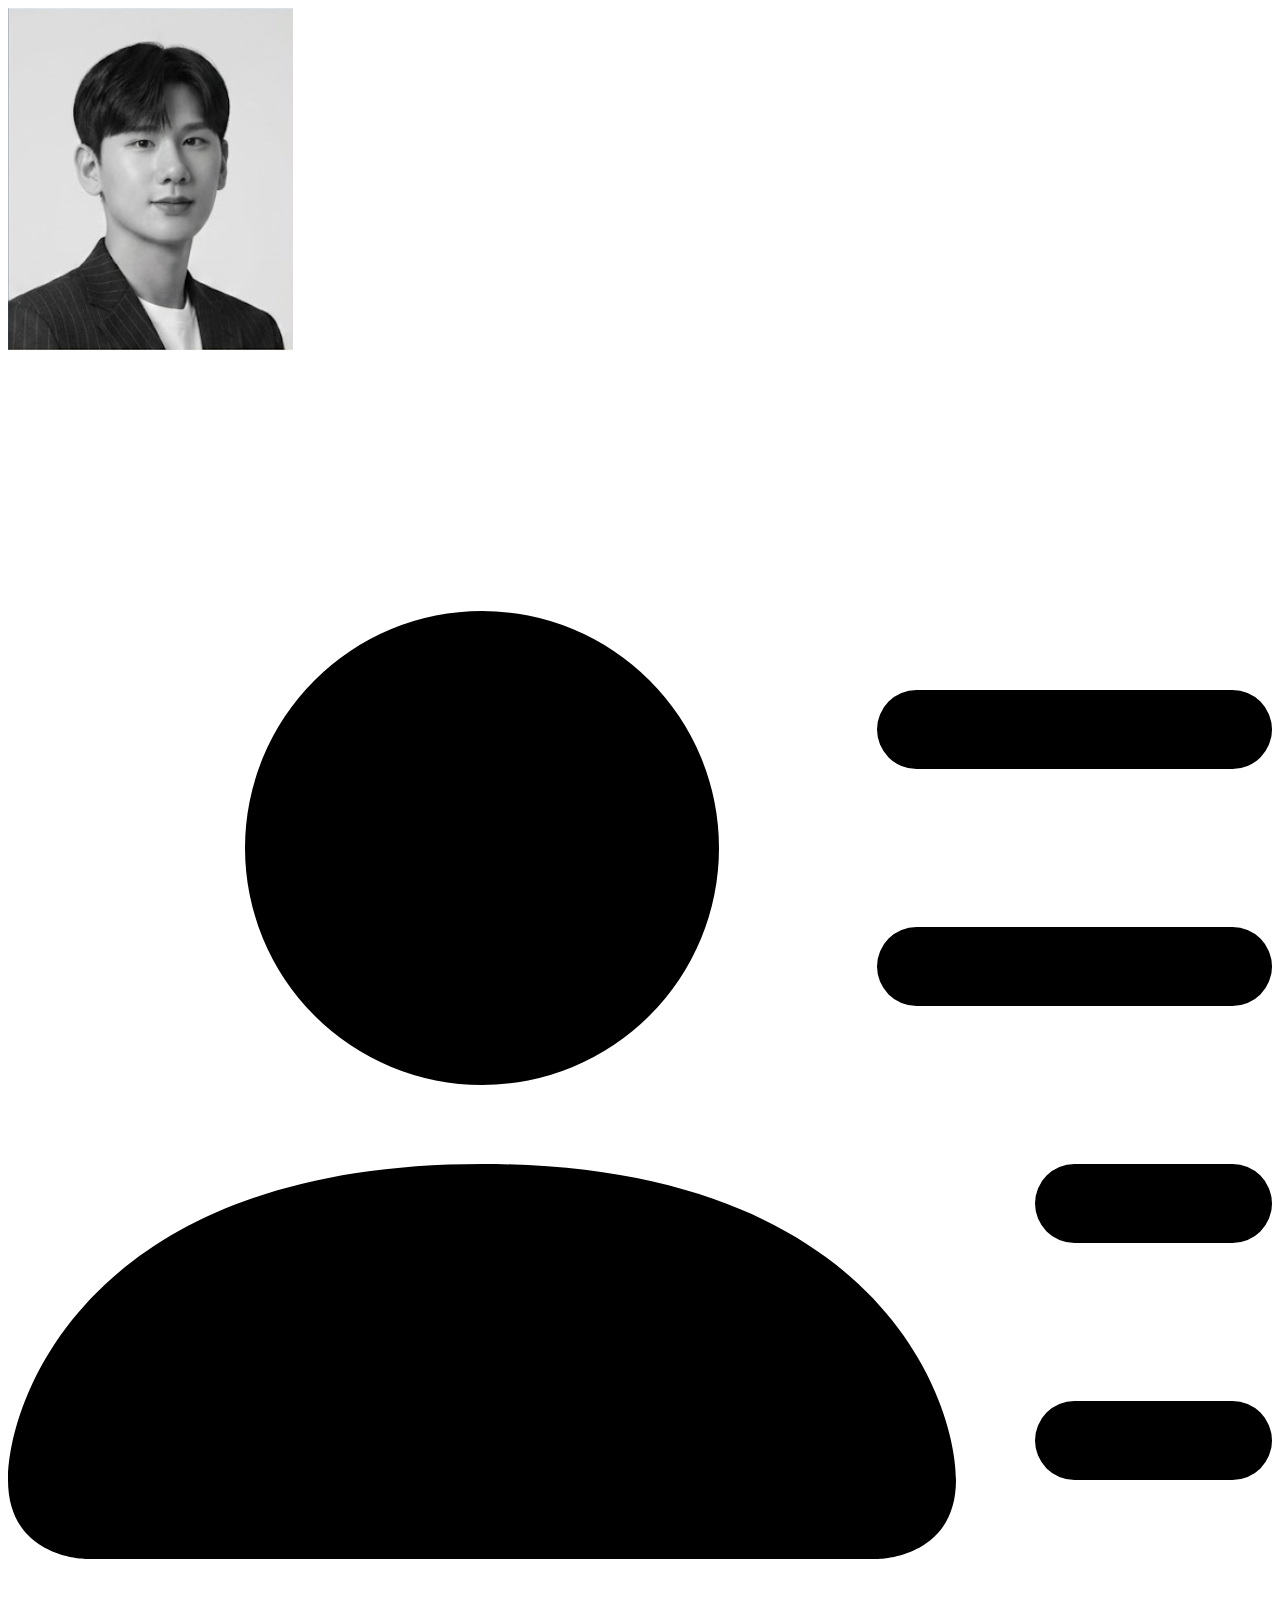
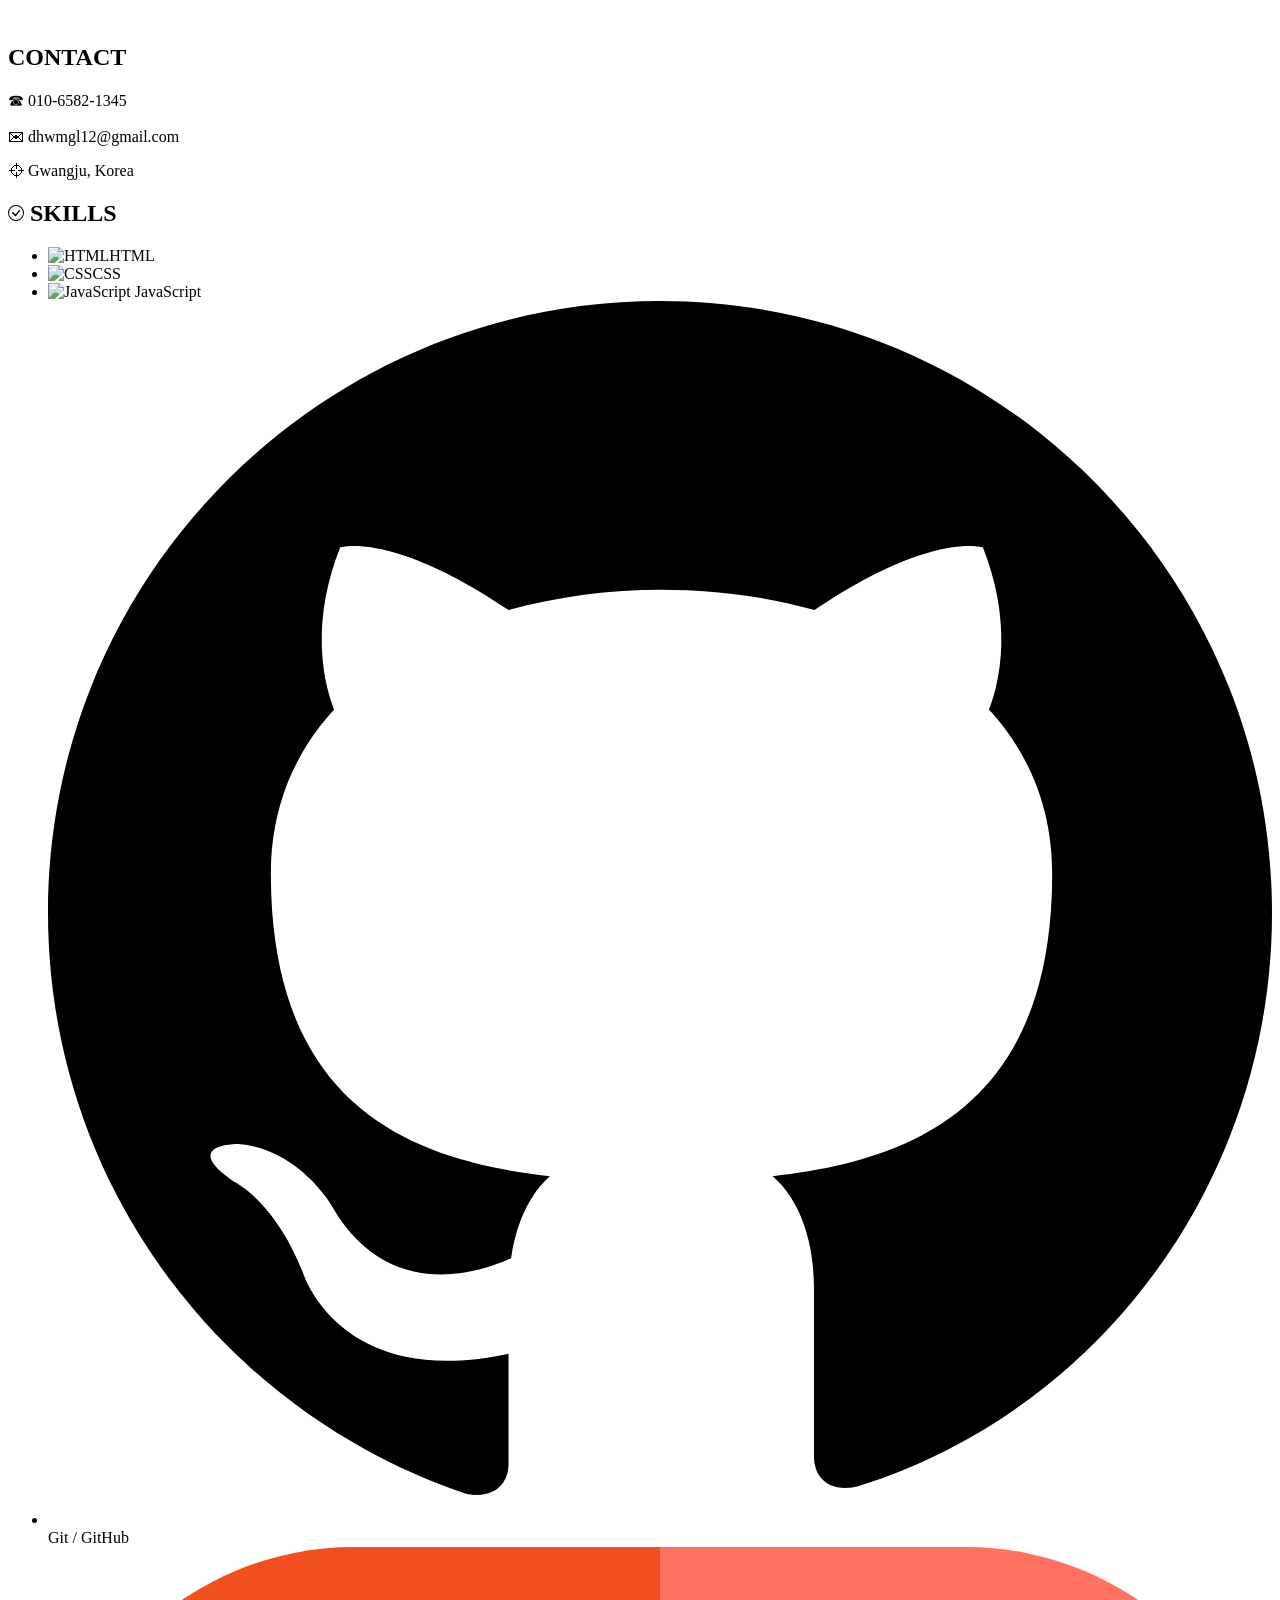
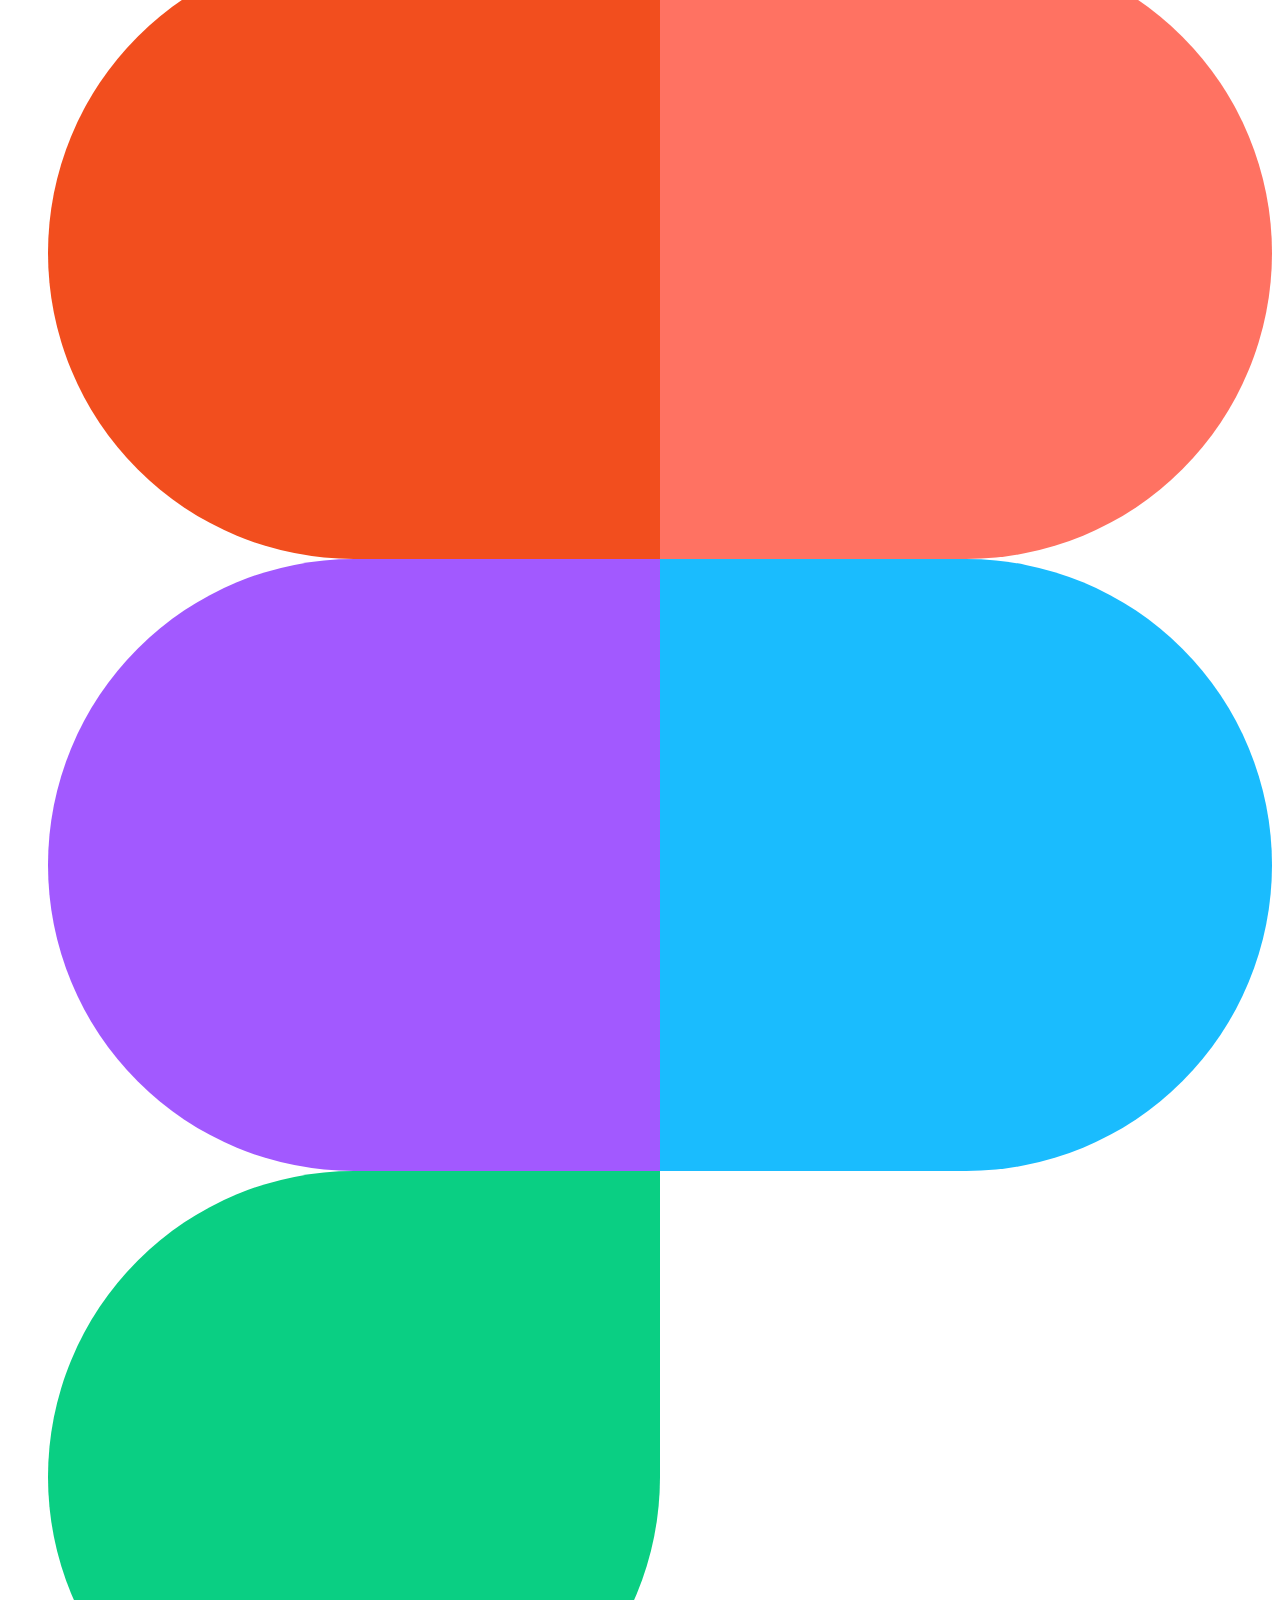
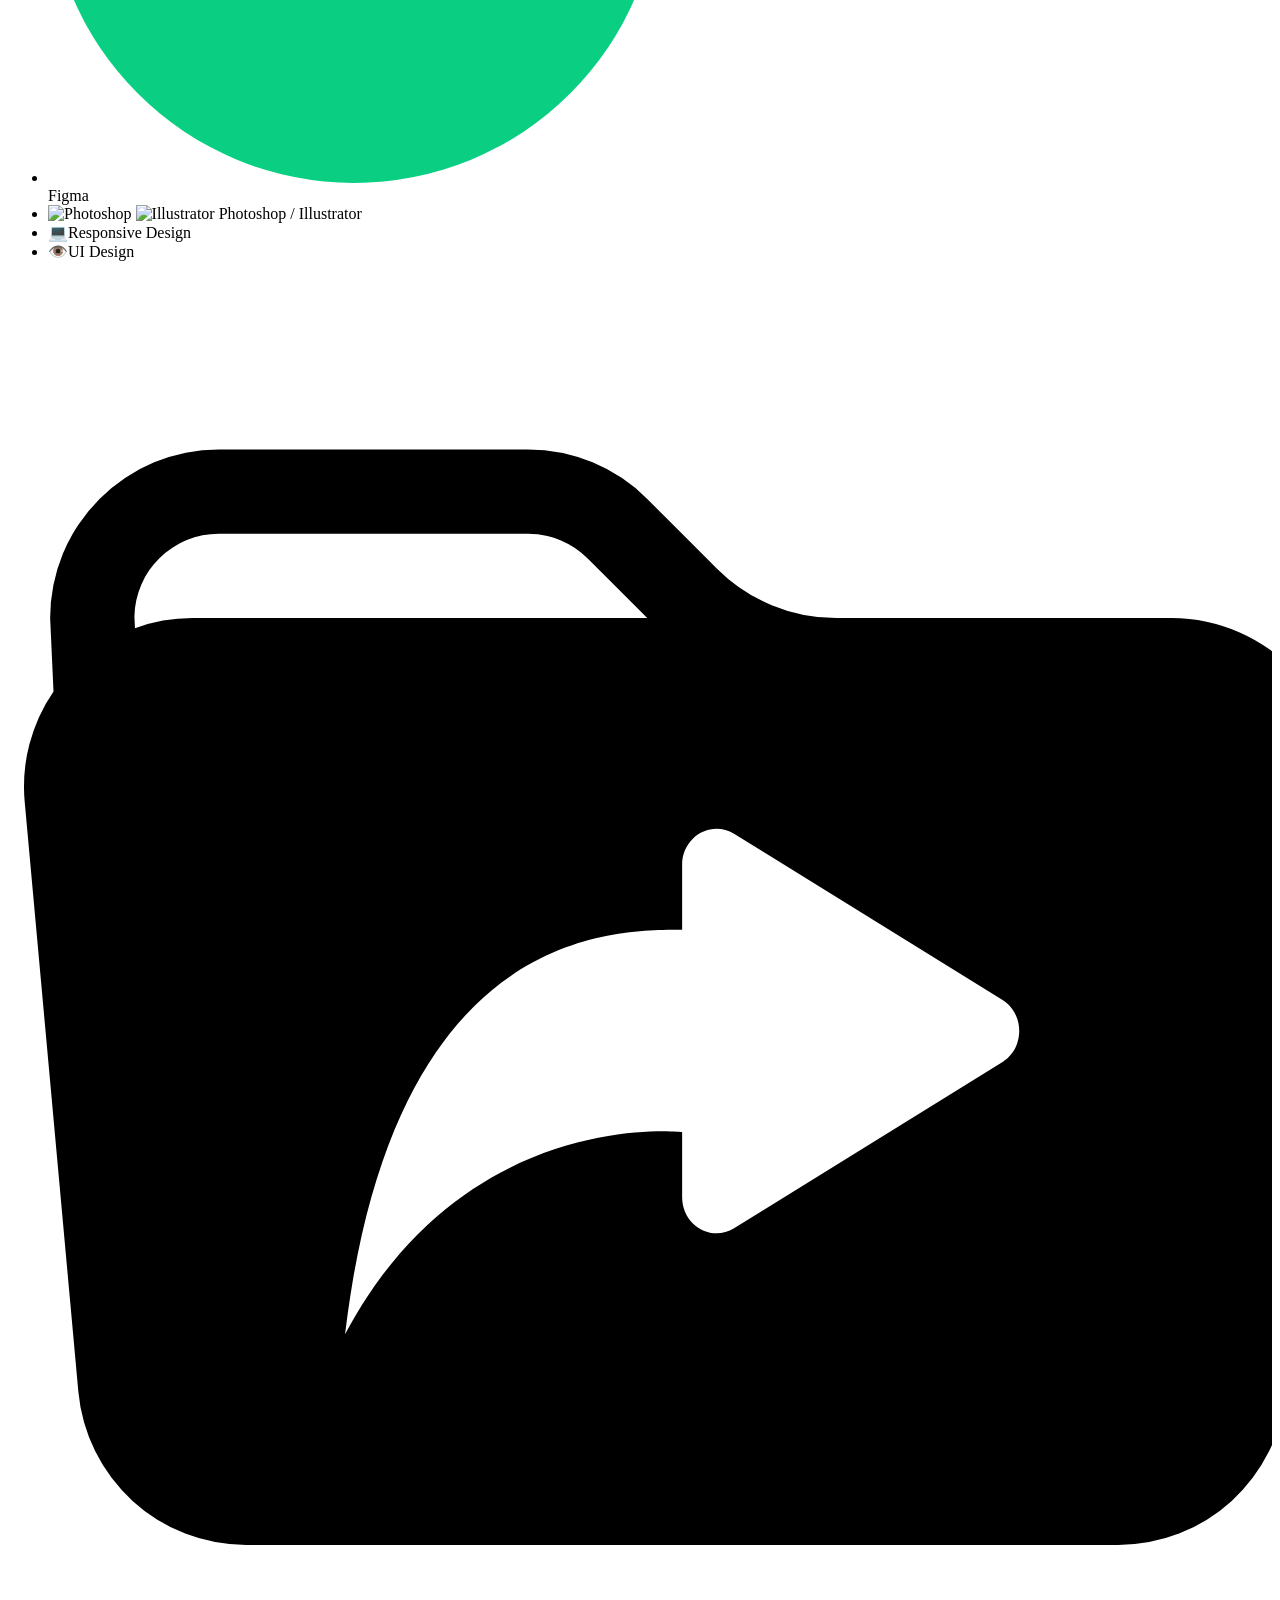
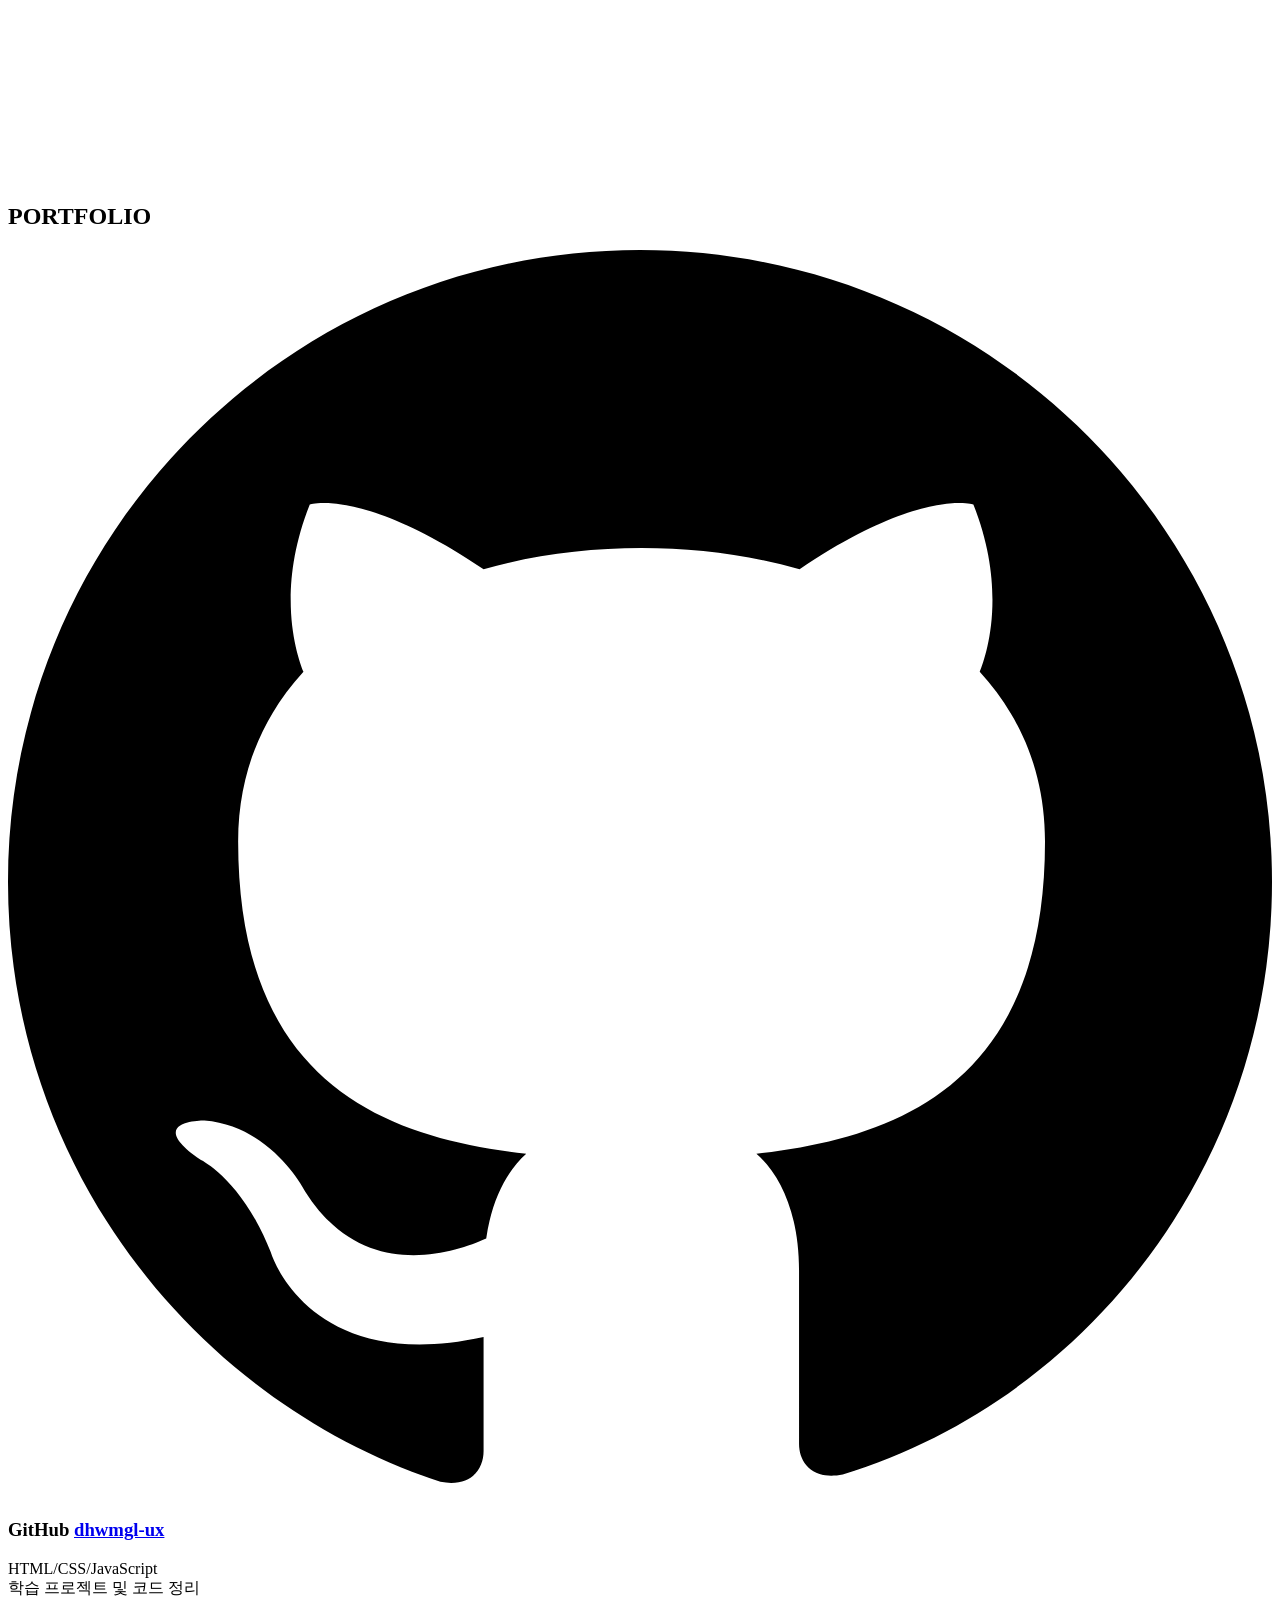
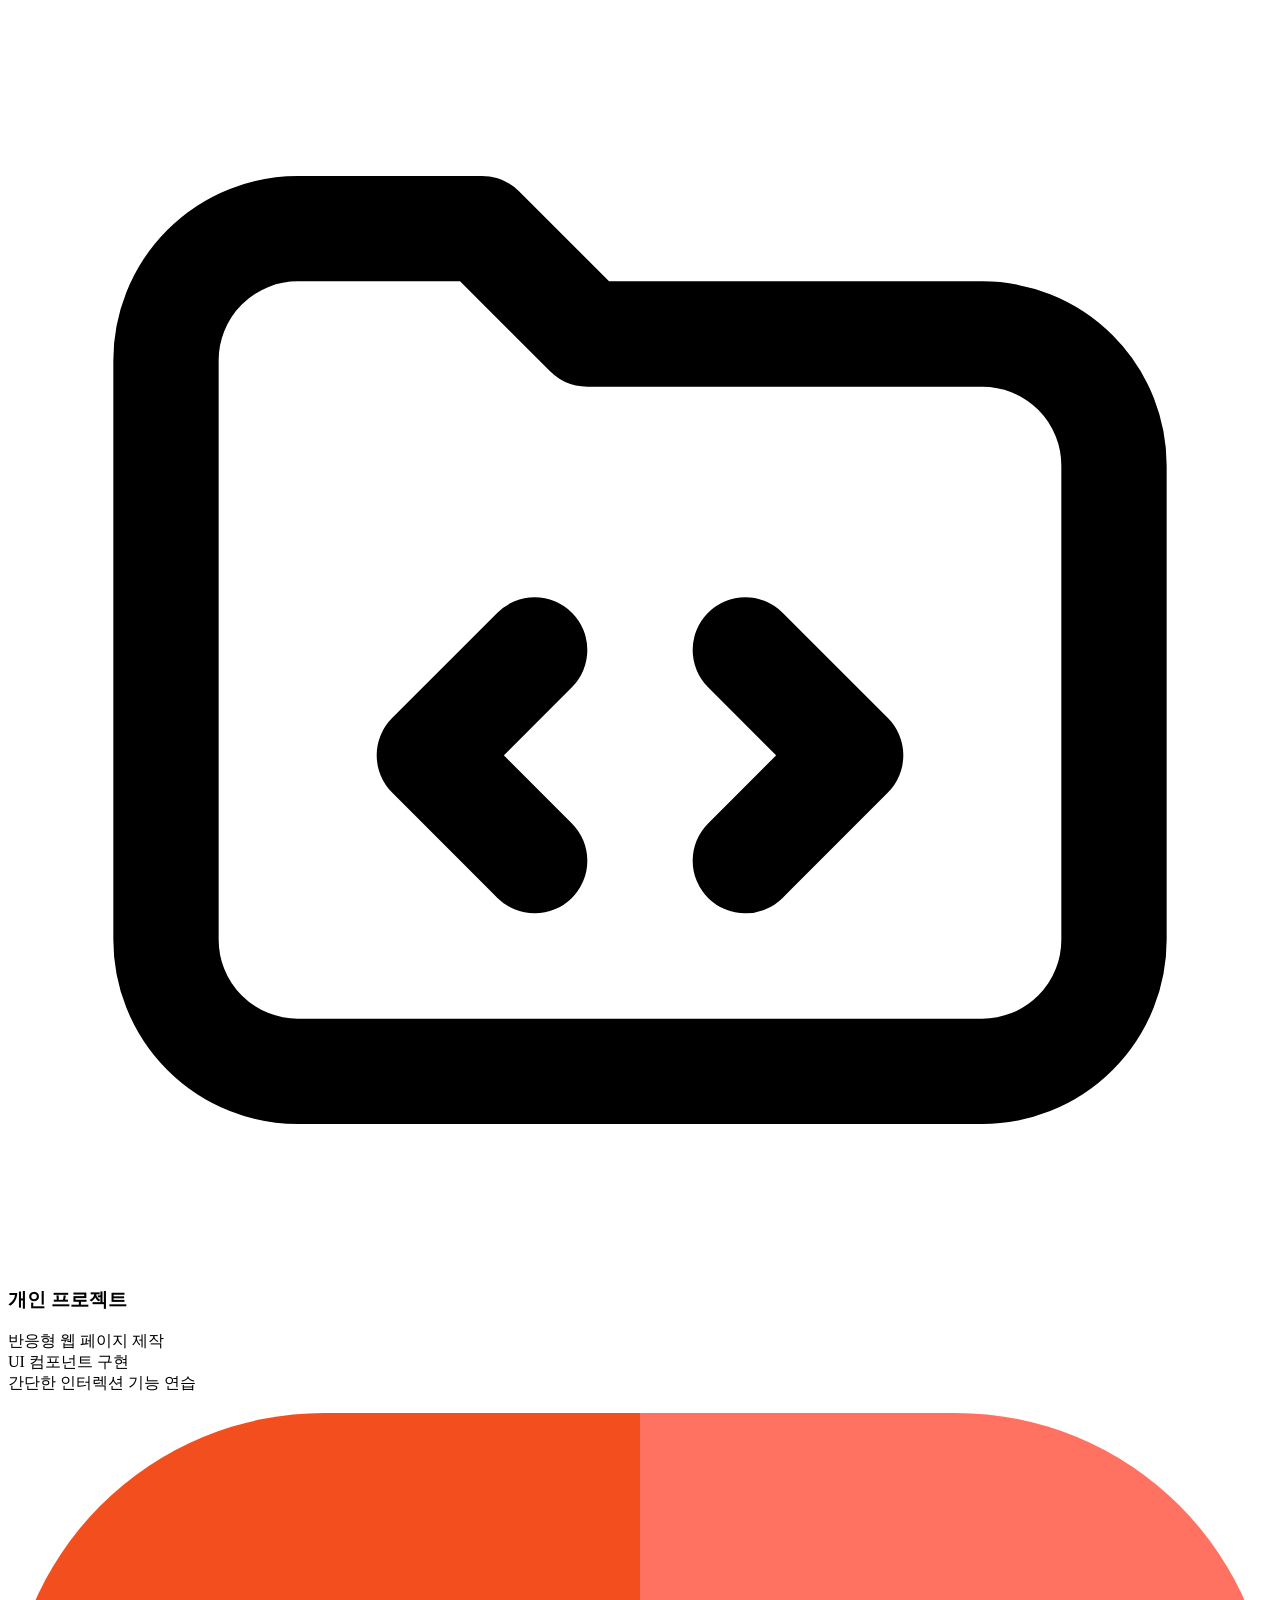
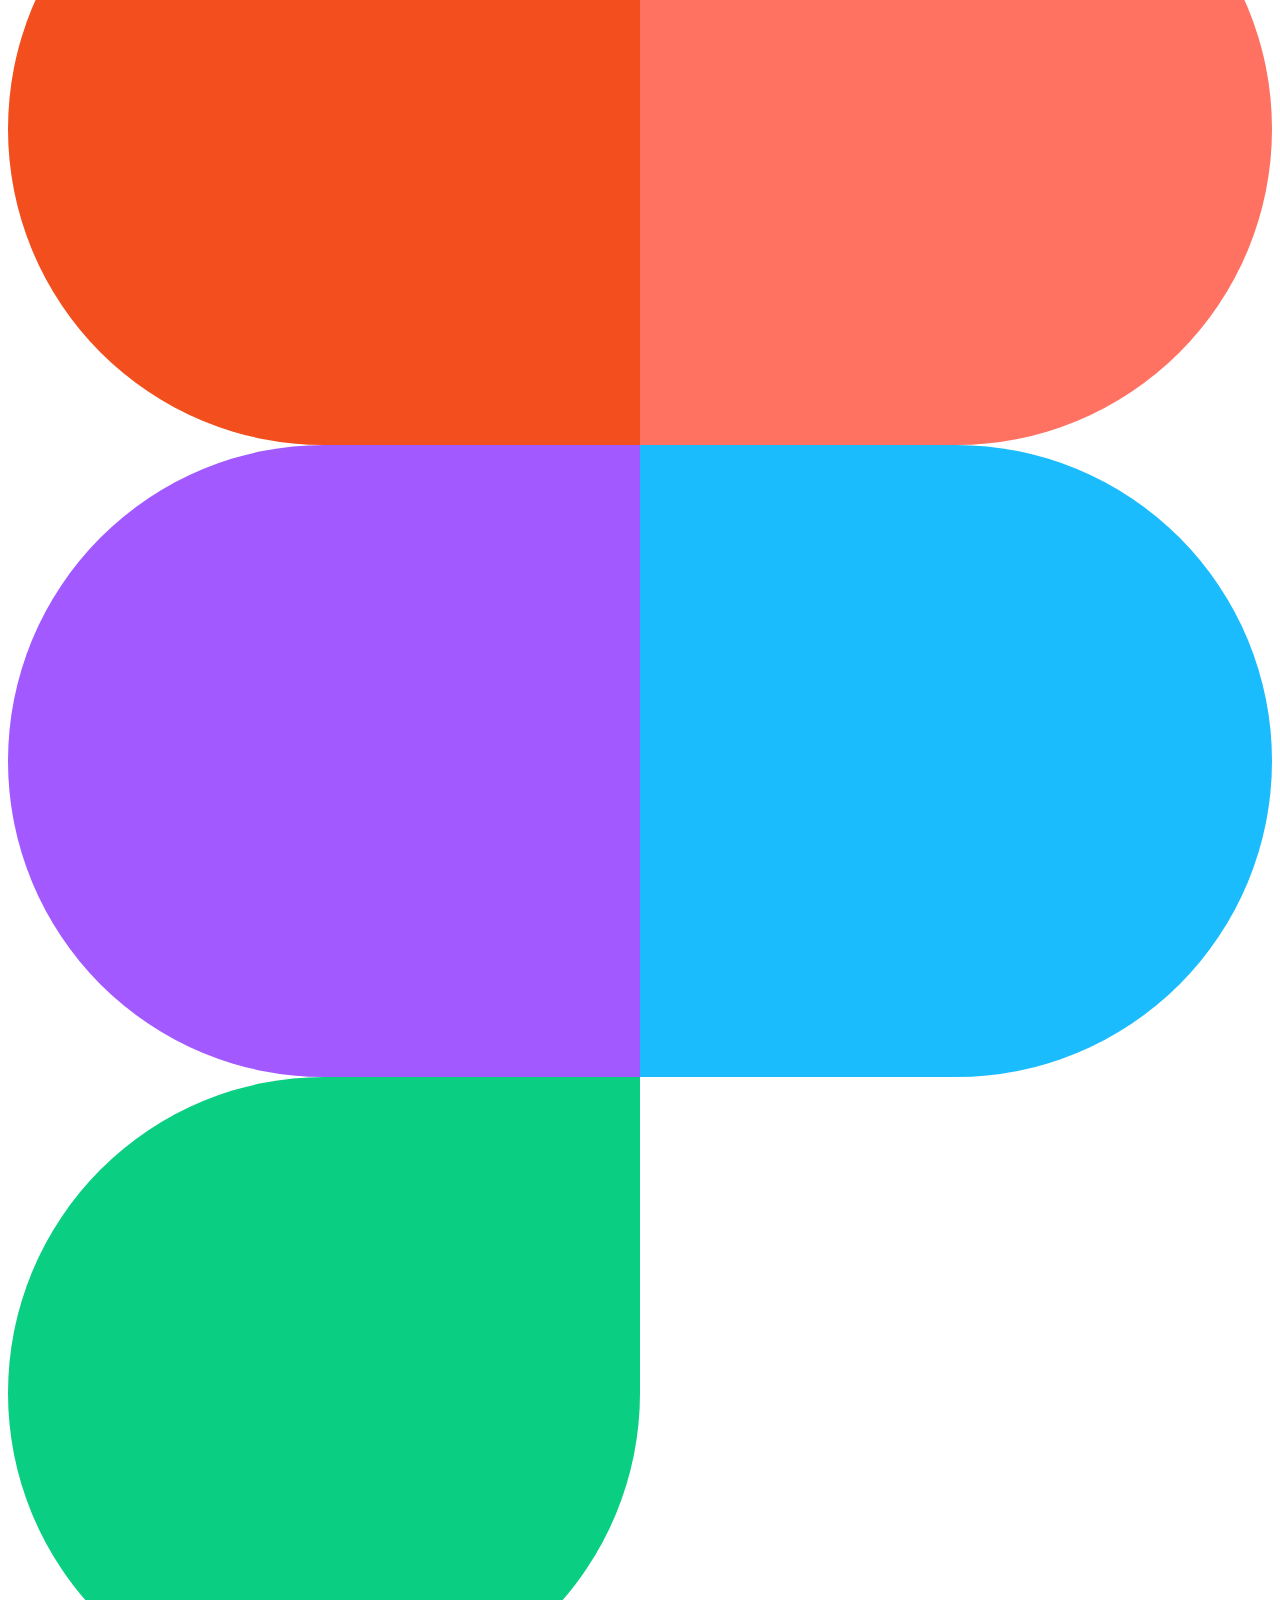
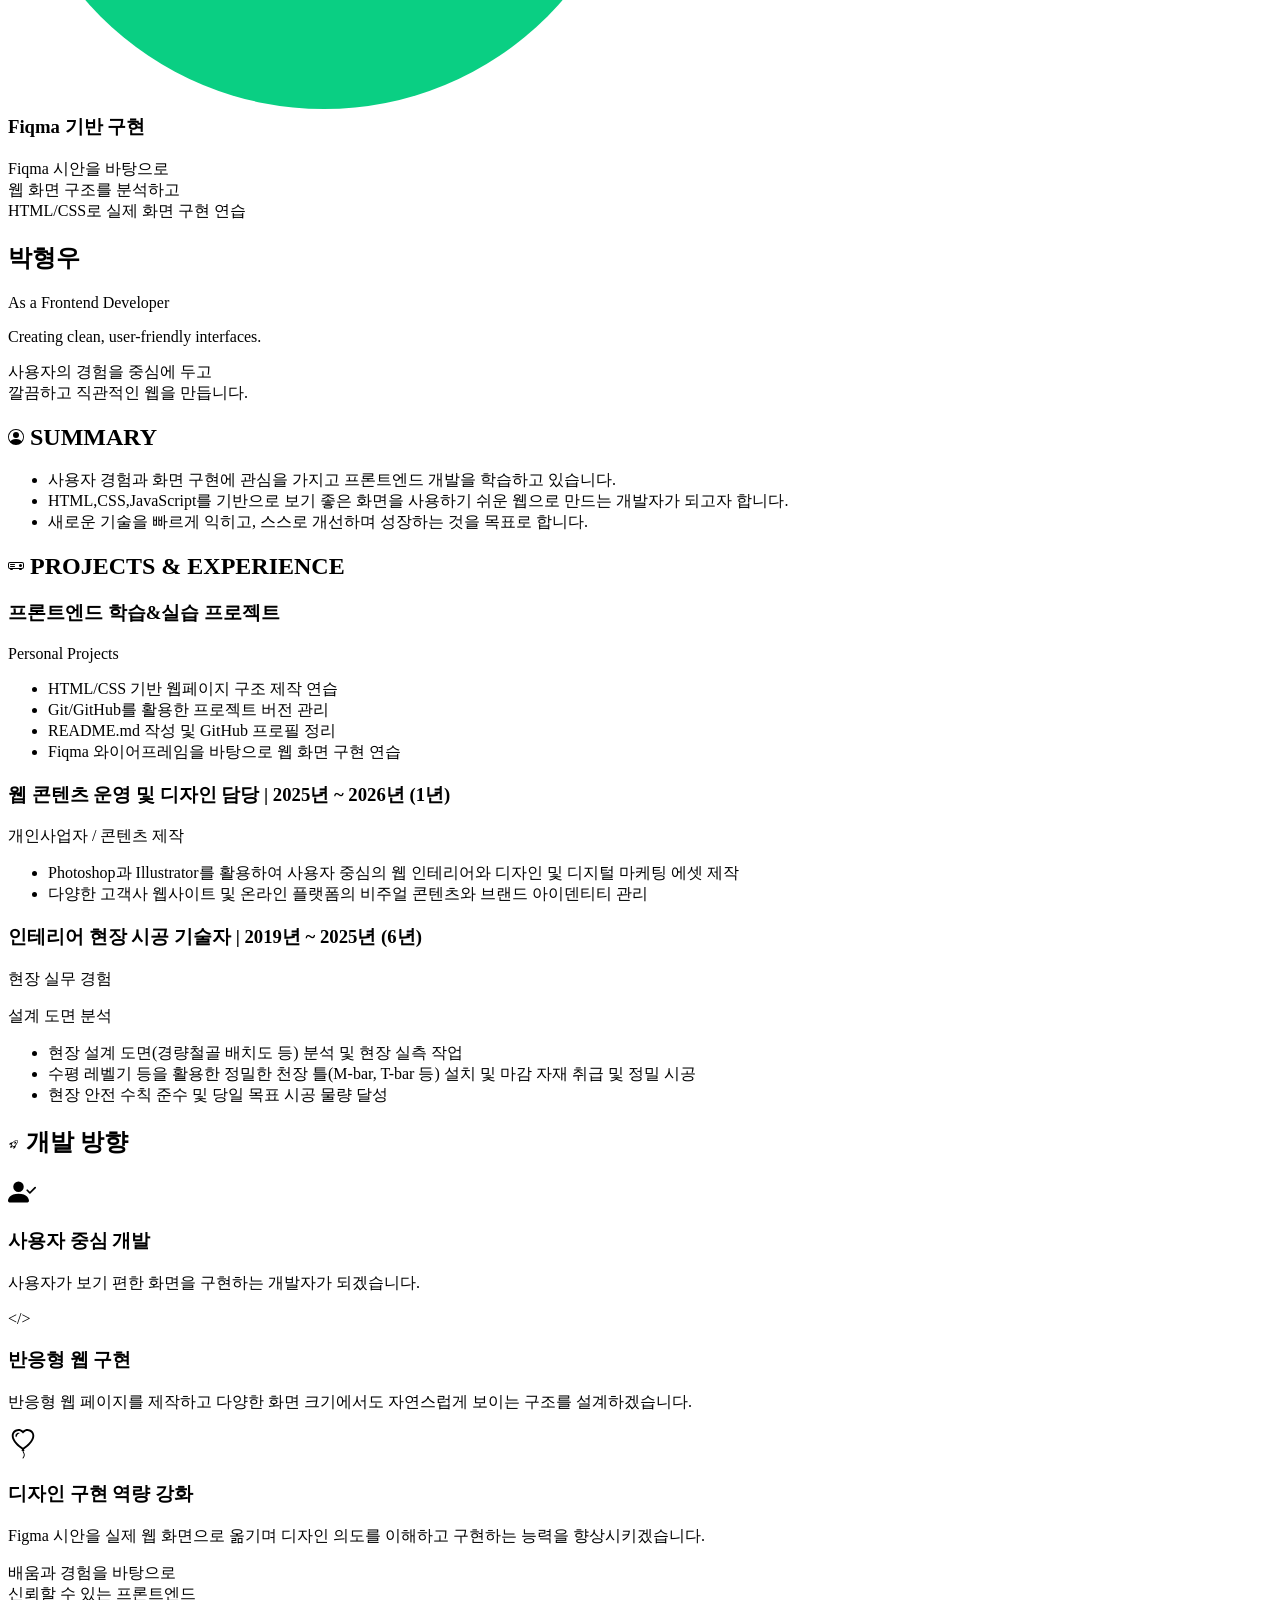
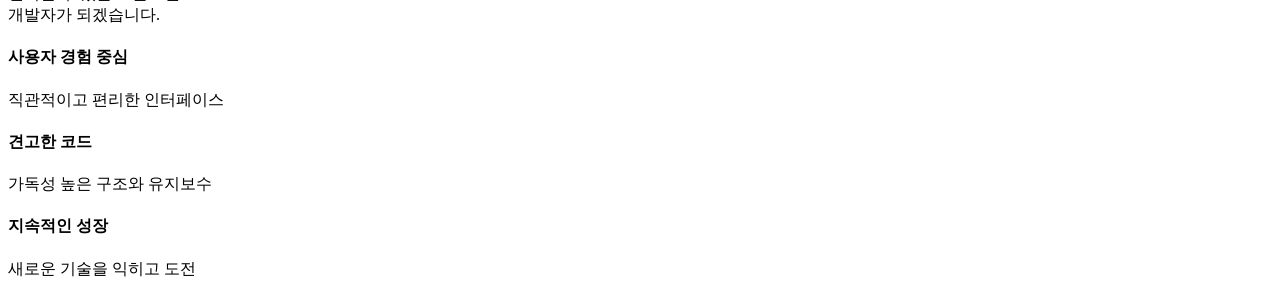
==== commit 965a1b00: "css수정해야함" ====
--- a/resume2026/index.html
+++ b/resume2026/index.html
@@ -1,16 +1,16 @@
 <!doctype html>
 <html lang="ko">
   <head>
-    <meta charset="UTF-8" >
-    <meta name="viewport" content="width=device-width, initial-scale=1.0" >
+    <meta charset="UTF-8" />
+    <meta name="viewport" content="width=device-width, initial-scale=1.0" />
     <title>박형우 포트폴리오 이력서</title>
-    <link rel="stylesheet" href="style.css" >
+    <link rel="stylesheet" href="style2.css" />
   </head>
   <body>
     <main class="resume">
       <aside class="sidebar">
         <div class="profile">
-          <img src="ai.png" alt="박형우 프로필 사진" >
+          <img src="ai.png" alt="박형우 프로필 사진" />
         </div>
 
         <section class="side-section">
@@ -45,10 +45,10 @@
             >
               <path
                 d="M8 15A7 7 0 1 1 8 1a7 7 0 0 1 0 14m0 1A8 8 0 1 0 8 0a8 8 0 0 0 0 16"
-              >
+              />
               <path
                 d="m10.97 4.97-.02.022-3.473 4.425-2.093-2.094a.75.75 0 0 0-1.06 1.06L6.97 11.03a.75.75 0 0 0 1.079-.02l3.992-4.99a.75.75 0 0 0-1.071-1.05"
-              >
+              />
             </svg>
             SKILLS
           </h2>
@@ -59,21 +59,21 @@
                 class="skill-icon"
                 src="https://cdn.jsdelivr.net/gh/devicons/devicon@latest/icons/html5/html5-original.svg"
                 alt="HTML"
-              >HTML
+              />HTML
             </li>
             <li>
               <img
                 class="skill-icon"
                 src="https://cdn.jsdelivr.net/gh/devicons/devicon@latest/icons/css3/css3-original.svg"
                 alt="CSS"
-              >CSS
+              />CSS
             </li>
             <li>
               <img
                 class="skill-icon"
                 src="https://cdn.jsdelivr.net/gh/devicons/devicon@latest/icons/javascript/javascript-original.svg"
                 alt="JavaScript"
-              >
+              />
               JavaScript
             </li>
             <li>
@@ -85,7 +85,7 @@
               >
                 <path
                   d="M12 0C5.37 0 0 5.37 0 12c0 5.3 3.44 9.8 8.21 11.39.6.11.82-.26.82-.58v-2.17c-3.34.73-4.04-1.61-4.04-1.61-.55-1.39-1.34-1.76-1.34-1.76-1.09-.75.08-.74.08-.74 1.21.09 1.85 1.24 1.85 1.24 1.07 1.84 2.81 1.31 3.5 1 .11-.78.42-1.31.76-1.61-2.67-.3-5.47-1.33-5.47-5.93 0-1.31.47-2.38 1.24-3.22-.12-.3-.54-1.52.12-3.18 0 0 1.01-.32 3.3 1.23.96-.27 1.98-.4 3-.4s2.04.13 3 .4c2.29-1.55 3.3-1.23 3.3-1.23.66 1.66.24 2.88.12 3.18.77.84 1.24 1.91 1.24 3.22 0 4.61-2.81 5.63-5.48 5.93.43.37.81 1.1.81 2.22v3.29c0 .32.22.7.83.58C20.56 21.8 24 17.3 24 12c0-6.63-5.37-12-12-12z"
-                >
+                />
               </svg>
               Git / GitHub
             </li>
@@ -95,14 +95,14 @@
                 xmlns="http://www.w3.org/2000/svg"
                 viewBox="0 0 38 57"
               >
-                <path fill="#F24E1E" d="M19 0H9.5a9.5 9.5 0 0 0 0 19H19V0z" >
-                <path fill="#A259FF" d="M19 19H9.5a9.5 9.5 0 0 0 0 19H19V19z" >
-                <path fill="#0ACF83" d="M19 38H9.5A9.5 9.5 0 1 0 19 47.5V38z" >
-                <path fill="#FF7262" d="M19 0h9.5a9.5 9.5 0 1 1 0 19H19V0z" >
+                <path fill="#F24E1E" d="M19 0H9.5a9.5 9.5 0 0 0 0 19H19V0z" />
+                <path fill="#A259FF" d="M19 19H9.5a9.5 9.5 0 0 0 0 19H19V19z" />
+                <path fill="#0ACF83" d="M19 38H9.5A9.5 9.5 0 1 0 19 47.5V38z" />
+                <path fill="#FF7262" d="M19 0h9.5a9.5 9.5 0 1 1 0 19H19V0z" />
                 <path
                   fill="#1ABCFE"
                   d="M19 19h9.5a9.5 9.5 0 1 1 0 19H19V19z"
-                ></svg
+                /></svg
               >Figma
             </li>
             <li class="skill-photoshop">
@@ -110,12 +110,12 @@
                 <img
                   class="skill-icon"
                   src="https://cdn.jsdelivr.net/gh/devicons/devicon@latest/icons/photoshop/photoshop-original.svg"
-                  alt="Photoshop" >
+                  alt="Photoshop" />
                 <img
                   class="skill-icon"
                   src="https://cdn.jsdelivr.net/gh/devicons/devicon@latest/icons/illustrator/illustrator-original.svg"
                   alt="Illustrator"
-              ></span>
+              /></span>
               Photoshop / Illustrator
             </li>
 
@@ -134,7 +134,7 @@
             >
               <path
                 d="M13.81 3H9.828a2 2 0 0 1-1.414-.586l-.828-.828A2 2 0 0 0 6.172 1H2.5a2 2 0 0 0-2 2l.04.87a2 2 0 0 0-.342 1.311l.637 7A2 2 0 0 0 2.826 14h10.348a2 2 0 0 0 1.991-1.819l.637-7A2 2 0 0 0 13.81 3M2.19 3q-.362.002-.683.12L1.5 2.98a1 1 0 0 1 1-.98h3.672a1 1 0 0 1 .707.293L7.586 3zm9.608 5.271-3.182 1.97c-.27.166-.616-.036-.616-.372V9.1s-2.571-.3-4 2.4c.571-4.8 3.143-4.8 4-4.8v-.769c0-.336.346-.538.616-.371l3.182 1.969c.27.166.27.576 0 .742"
-              >
+              />
             </svg>
             PORTFOLIO
           </h2>
@@ -149,7 +149,7 @@
               >
                 <path
                   d="M12 0C5.37 0 0 5.37 0 12c0 5.3 3.44 9.8 8.21 11.39.6.11.82-.26.82-.58v-2.17c-3.34.73-4.04-1.61-4.04-1.61-.55-1.39-1.34-1.76-1.34-1.76-1.09-.75.08-.74.08-.74 1.21.09 1.85 1.24 1.85 1.24 1.07 1.84 2.81 1.31 3.5 1 .11-.78.42-1.31.76-1.61-2.67-.3-5.47-1.33-5.47-5.93 0-1.31.47-2.38 1.24-3.22-.12-.3-.54-1.52.12-3.18 0 0 1.01-.32 3.3 1.23.96-.27 1.98-.4 3-.4s2.04.13 3 .4c2.29-1.55 3.3-1.23 3.3-1.23.66 1.66.24 2.88.12 3.18.77.84 1.24 1.91 1.24 3.22 0 4.61-2.81 5.63-5.48 5.93.43.37.81 1.1.81 2.22v3.29c0 .32.22.7.83.58C20.56 21.8 24 17.3 24 12c0-6.63-5.37-12-12-12z"
-                >
+                />
               </svg>
               <span>GitHub</span>
 
@@ -162,7 +162,7 @@
               >
             </h3>
 
-            <p>HTML/CSS/JavaScript <br >학습 프로젝트 및 코드 정리</p>
+            <p>HTML/CSS/JavaScript <br />학습 프로젝트 및 코드 정리</p>
           </div>
 
           <div class="portfolio-item">
@@ -179,15 +179,15 @@
               >
                 <path
                   d="M3 6.5A2.5 2.5 0 0 1 5.5 4H9l2 2h7.5A2.5 2.5 0 0 1 21 8.5v9A2.5 2.5 0 0 1 18.5 20h-13A2.5 2.5 0 0 1 3 17.5z"
-                >
-                <path d="m10 12-2 2 2 2" >
-                <path d="m14 12 2 2-2 2" >
+                />
+                <path d="m10 12-2 2 2 2" />
+                <path d="m14 12 2 2-2 2" />
               </svg>
               개인 프로젝트
             </h3>
             <p>
-              반응형 웹 페이지 제작 <br >
-              UI 컴포넌트 구현 <br >간단한 인터렉션 기능 연습
+              반응형 웹 페이지 제작 <br />
+              UI 컴포넌트 구현 <br />간단한 인터렉션 기능 연습
             </p>
           </div>
 
@@ -198,17 +198,17 @@
                 xmlns="http://www.w3.org/2000/svg"
                 viewBox="0 0 38 57"
               >
-                <path fill="#F24E1E" d="M19 0H9.5a9.5 9.5 0 0 0 0 19H19V0z" >
-                <path fill="#A259FF" d="M19 19H9.5a9.5 9.5 0 0 0 0 19H19V19z" >
-                <path fill="#0ACF83" d="M19 38H9.5A9.5 9.5 0 1 0 19 47.5V38z" >
-                <path fill="#FF7262" d="M19 0h9.5a9.5 9.5 0 1 1 0 19H19V0z" >
-                <path fill="#1ABCFE" d="M19 19h9.5a9.5 9.5 0 1 1 0 19H19V19z" >
+                <path fill="#F24E1E" d="M19 0H9.5a9.5 9.5 0 0 0 0 19H19V0z" />
+                <path fill="#A259FF" d="M19 19H9.5a9.5 9.5 0 0 0 0 19H19V19z" />
+                <path fill="#0ACF83" d="M19 38H9.5A9.5 9.5 0 1 0 19 47.5V38z" />
+                <path fill="#FF7262" d="M19 0h9.5a9.5 9.5 0 1 1 0 19H19V0z" />
+                <path fill="#1ABCFE" d="M19 19h9.5a9.5 9.5 0 1 1 0 19H19V19z" />
               </svg>
               Fiqma 기반 구현
             </h3>
             <p>
-              Fiqma 시안을 바탕으로 <br >웹 화면 구조를 분석하고
-              <br >HTML/CSS로 실제 화면 구현 연습
+              Fiqma 시안을 바탕으로 <br />웹 화면 구조를 분석하고
+              <br />HTML/CSS로 실제 화면 구현 연습
             </p>
           </div>
         </section>
@@ -220,7 +220,7 @@
           <p class="job-title">As a Frontend Developer</p>
           <p class="intro-text">Creating clean, user-friendly interfaces.</p>
           <p class="quote-text">
-            사용자의 경험을 중심에 두고 <br >
+            사용자의 경험을 중심에 두고 <br />
             깔끔하고 직관적인 웹을 만듭니다.
           </p>
         </header>
@@ -235,11 +235,11 @@
               fill="currentColor"
               viewBox="0 0 16 16"
             >
-              <path d="M11 6a3 3 0 1 1-6 0 3 3 0 0 1 6 0" >
+              <path d="M11 6a3 3 0 1 1-6 0 3 3 0 0 1 6 0" />
               <path
                 fill-rule="evenodd"
                 d="M0 8a8 8 0 1 1 16 0A8 8 0 0 1 0 8m8-7a7 7 0 0 0-5.468 11.37C3.242 11.226 4.805 10 8 10s4.757 1.225 5.468 2.37A7 7 0 0 0 8 1"
-              >
+              />
             </svg>
             SUMMARY
           </h2>
@@ -274,7 +274,7 @@
               />
               <path
                 d="M0 6a2 2 0 0 1 2-2h12a2 2 0 0 1 2 2v3a2 2 0 0 1-2 2 1 1 0 0 1-1 1h-1a1 1 0 0 1-1-1H5a1 1 0 0 1-1 1H3a1 1 0 0 1-1-1 2 2 0 0 1-2-2zm2-1a1 1 0 0 0-1 1v3a1 1 0 0 0 1 1h12a1 1 0 0 0 1-1V6a1 1 0 0 0-1-1z"
-              >
+              />
             </svg>
             PROJECTS & EXPERIENCE
           </h2>
@@ -341,13 +341,13 @@
             >
               <path
                 d="M9.752 6.193c.599.6 1.73.437 2.528-.362s.96-1.932.362-2.531c-.599-.6-1.73-.438-2.528.361-.798.8-.96 1.933-.362 2.532"
-              >
+              />
               <path
                 d="M15.811 3.312c-.363 1.534-1.334 3.626-3.64 6.218l-.24 2.408a2.56 2.56 0 0 1-.732 1.526L8.817 15.85a.51.51 0 0 1-.867-.434l.27-1.899c.04-.28-.013-.593-.131-.956a9 9 0 0 0-.249-.657l-.082-.202c-.815-.197-1.578-.662-2.191-1.277-.614-.615-1.079-1.379-1.275-2.195l-.203-.083a10 10 0 0 0-.655-.248c-.363-.119-.675-.172-.955-.132l-1.896.27A.51.51 0 0 1 .15 7.17l2.382-2.386c.41-.41.947-.67 1.524-.734h.006l2.4-.238C9.005 1.55 11.087.582 12.623.208c.89-.217 1.59-.232 2.08-.188.244.023.435.06.57.093q.1.026.16.045c.184.06.279.13.351.295l.029.073a3.5 3.5 0 0 1 .157.721c.055.485.051 1.178-.159 2.065m-4.828 7.475.04-.04-.107 1.081a1.54 1.54 0 0 1-.44.913l-1.298 1.3.054-.38c.072-.506-.034-.993-.172-1.418a9 9 0 0 0-.164-.45c.738-.065 1.462-.38 2.087-1.006M5.205 5c-.625.626-.94 1.351-1.004 2.09a9 9 0 0 0-.45-.164c-.424-.138-.91-.244-1.416-.172l-.38.054 1.3-1.3c.245-.246.566-.401.91-.44l1.08-.107zm9.406-3.961c-.38-.034-.967-.027-1.746.163-1.558.38-3.917 1.496-6.937 4.521-.62.62-.799 1.34-.687 2.051.107.676.483 1.362 1.048 1.928.564.565 1.25.941 1.924 1.049.71.112 1.429-.067 2.048-.688 3.079-3.083 4.192-5.444 4.556-6.987.183-.771.18-1.345.138-1.713a3 3 0 0 0-.045-.283 3 3 0 0 0-.3-.041Z"
-              >
+              />
               <path
                 d="M7.009 12.139a7.6 7.6 0 0 1-1.804-1.352A7.6 7.6 0 0 1 3.794 8.86c-1.102.992-1.965 5.054-1.839 5.18.125.126 3.936-.896 5.054-1.902Z"
-              >
+              />
             </svg>
             개발 방향
           </h2>
@@ -367,10 +367,10 @@
                     <path
                       fill-rule="evenodd"
                       d="M15.854 5.146a.5.5 0 0 1 0 .708l-3 3a.5.5 0 0 1-.708 0l-1.5-1.5a.5.5 0 0 1 .708-.708L12.5 7.793l2.646-2.647a.5.5 0 0 1 .708 0"
-                    >
+                    />
                     <path
                       d="M1 14s-1 0-1-1 1-4 6-4 6 3 6 4-1 1-1 1zm5-6a3 3 0 1 0 0-6 3 3 0 0 0 0 6"
-                    >
+                    />
                   </svg>
                 </div>
                 <div>
@@ -405,7 +405,7 @@
                     <path
                       fill-rule="evenodd"
                       d="m8 2.42-.717-.737c-1.13-1.161-3.243-.777-4.01.72-.35.685-.451 1.707.236 3.062C4.16 6.753 5.52 8.32 8 10.042c2.479-1.723 3.839-3.29 4.491-4.577.687-1.355.587-2.377.236-3.061-.767-1.498-2.88-1.882-4.01-.721zm-.49 8.5c-10.78-7.44-3-13.155.359-10.063q.068.062.132.129.065-.067.132-.129c3.36-3.092 11.137 2.624.357 10.063l.235.468a.25.25 0 1 1-.448.224l-.008-.017c.008.11.02.202.037.29.054.27.161.488.419 1.003.288.578.235 1.15.076 1.629-.157.469-.422.867-.588 1.115l-.004.007a.25.25 0 1 1-.416-.278c.168-.252.4-.6.533-1.003.133-.396.163-.824-.049-1.246l-.013-.028c-.24-.48-.38-.758-.448-1.102a3 3 0 0 1-.052-.45l-.04.08a.25.25 0 1 1-.447-.224l.235-.468ZM6.013 2.06c-.649-.18-1.483.083-1.85.798-.131.258-.245.689-.08 1.335.063.244.414.198.487-.043.21-.697.627-1.447 1.359-1.692.217-.073.304-.337.084-.398"
-                    >
+                    />
                   </svg>
                 </div>
 
@@ -421,8 +421,8 @@
 
             <div class="direction-card">
               <p class="card-quote">
-                배움과 경험을 바탕으로<br >
-                신뢰할 수 있는 프론트엔드<br >
+                배움과 경험을 바탕으로<br />
+                신뢰할 수 있는 프론트엔드<br />
                 개발자가 되겠습니다.
               </p>
 
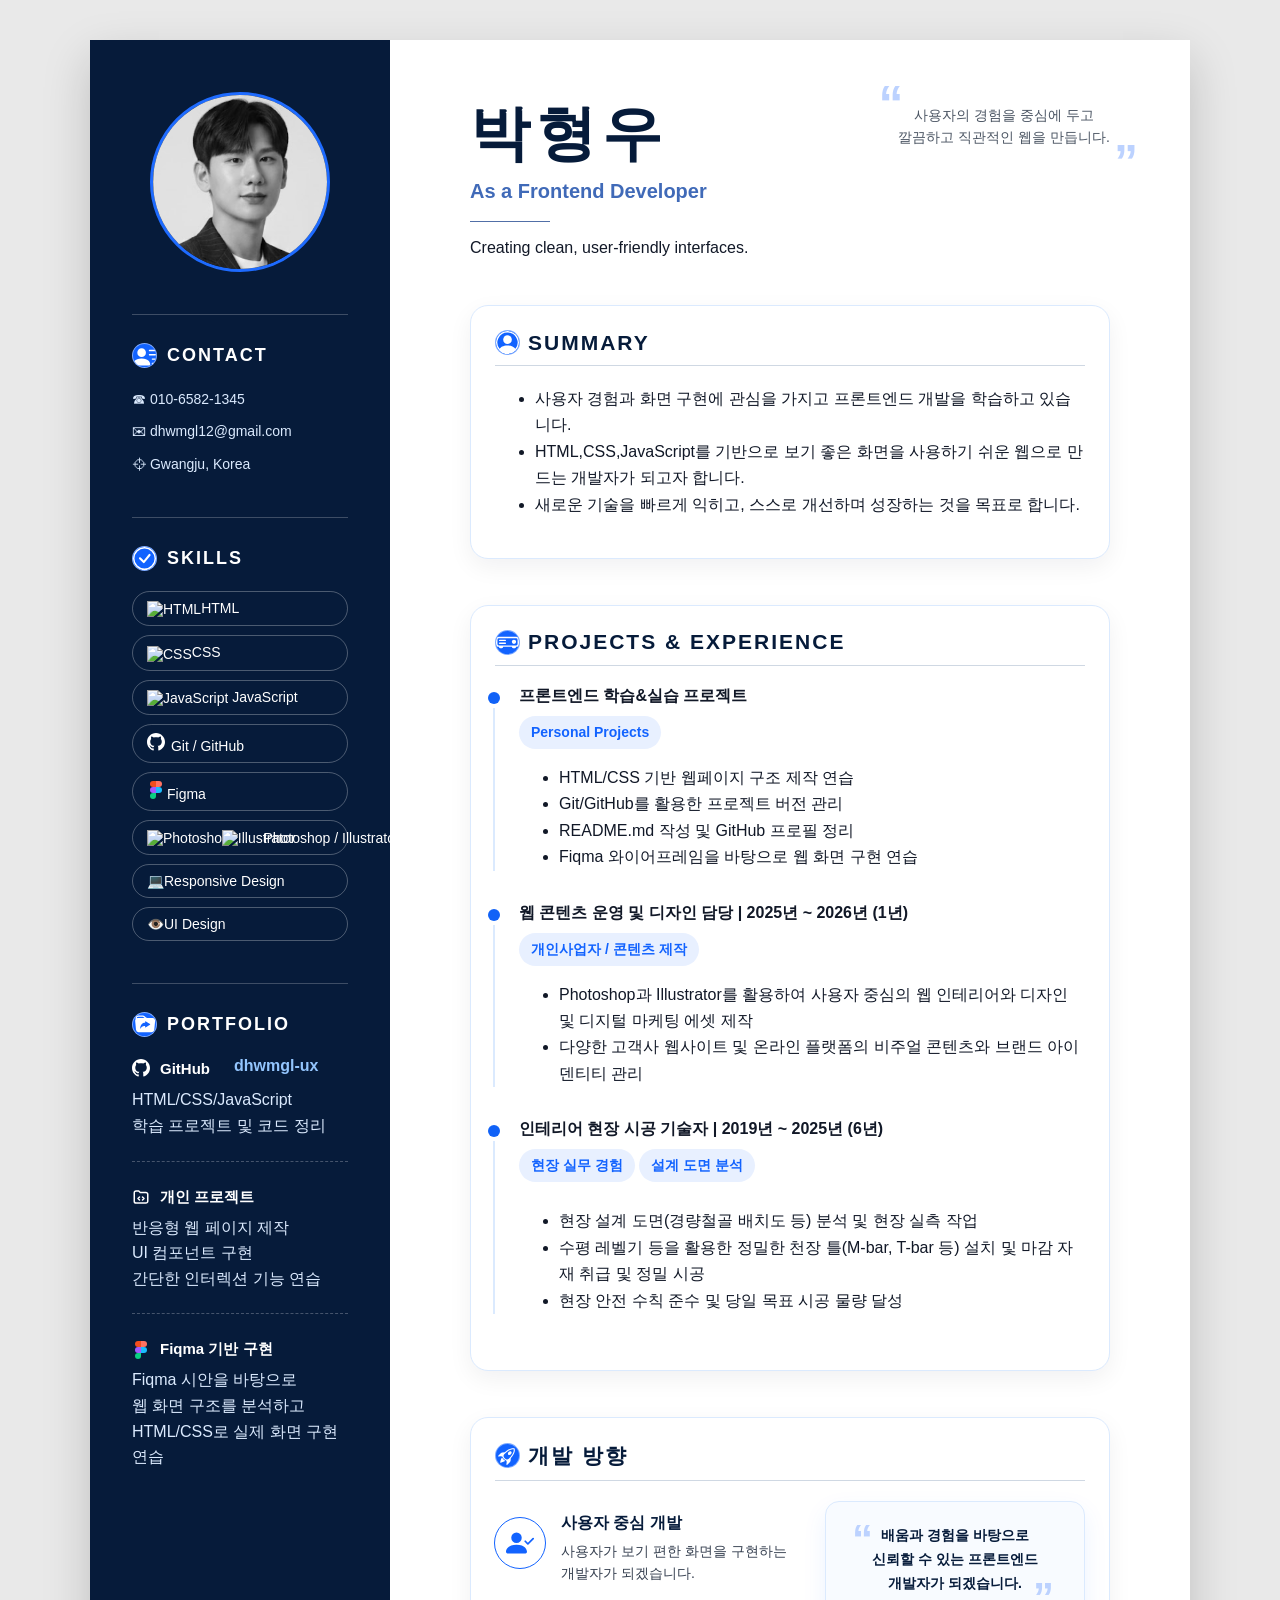
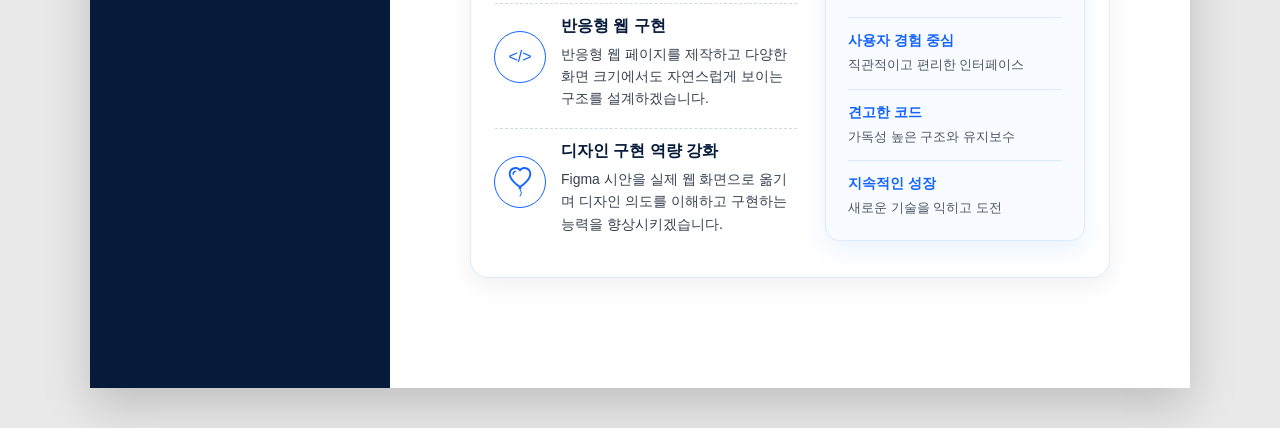
==== commit eb249719: "셀프클로징수정해야함" ====
--- a/resume2026/index.html
+++ b/resume2026/index.html
@@ -4,7 +4,7 @@
     <meta charset="UTF-8" />
     <meta name="viewport" content="width=device-width, initial-scale=1.0" />
     <title>박형우 포트폴리오 이력서</title>
-    <link rel="stylesheet" href="style2.css" />
+    <link rel="stylesheet" href="style.css" />
   </head>
   <body>
     <main class="resume">
--- a/resume2026/style.css
+++ b/resume2026/style.css
@@ -0,0 +1,712 @@
+* {
+  box-sizing: border-box;
+}
+
+@import url("https://fonts.googleapis.com/css2?family=Noto+Sans+KR:wght@400;500;600;700;800&display=swap");
+
+body {
+  margin: 0;
+  background: #e9e9e9;
+  font-family: "Noto Sans KR", sans-serif;
+  color: #111827;
+}
+
+/* 전체 이력서 박스 */
+.resume {
+  width: 1000px;
+  max-width: 95%;
+  margin: 40px auto;
+  display: grid;
+  grid-template-columns: 300px 1fr;
+  background: #fff;
+  box-shadow: 0 18px 45px rgba(0, 0, 0, 0.18);
+  overflow: hidden;
+}
+
+.sidebar {
+  background: #061b3a;
+  color: #fff;
+  padding: 46px 38px;
+}
+
+.profile {
+  width: 180px;
+  height: 180px;
+  margin: 0 auto 42px;
+  border-radius: 50%;
+  overflow: hidden;
+  border: 3px solid #1e6bff;
+}
+
+.profile img {
+  width: 100%;
+  height: 100%;
+  object-fit: cover;
+  filter: grayscale(100%);
+}
+/* 사이드 섹션 */
+.side-section {
+  margin-bottom: 42px;
+  padding-top: 28px;
+  border-top: 1px solid rgba(255, 255, 255, 0.22);
+}
+
+.side-section h2 {
+  margin: 0 0 20px;
+  font-size: 18px;
+  letter-spacing: 2px;
+  color: #fff;
+  display: flex;
+  align-items: center;
+  gap: 10px;
+}
+
+.side-section p {
+  margin: 10px 0;
+  font-size: 14px;
+  line-height: 1.6;
+  color: #dbeafe;
+}
+
+/* 스킬 */
+.skill-list {
+  list-style: none;
+  padding: 0;
+  margin: 0;
+}
+
+.skill-list li {
+  margin-bottom: 9px;
+  padding: 8px 14px;
+  border: 1px solid rgba(255, 255, 255, 0.28);
+  border-radius: 999px;
+  font-size: 14px;
+  color: #fff;
+
+  transition:
+    transform 0.22s ease,
+    background 0.22s ease,
+    border-color 0.22s ease;
+}
+
+.skill-list li:hover {
+  transform: translatex(6px);
+  background: rgba(18, 99, 255, 0.16);
+  border-color: #1263ff;
+}
+
+/* photoshop + illustrator 겹침 효과 */
+.skill-photoshop {
+  display: flex;
+  align-items: center;
+  white-space: nowrap;
+}
+
+.skill-photoshop img + img {
+  margin-left: -12px;
+}
+
+.skill-icon {
+  width: 20px;
+  height: 20px;
+  object-fit: contain;
+  vertical-align: middle;
+}
+
+.pf-img {
+  width: 18px;
+  height: 18px;
+  margin-right: 2px;
+}
+
+/* 포트폴리오 */
+.portfolio-item {
+  margin-bottom: 26px;
+  padding-bottom: 22px;
+  border-bottom: 1px dashed rgba(255, 255, 255, 0.25);
+}
+
+.portfolio-item:last-child {
+  border-bottom: none;
+}
+
+.portfolio-item h3 {
+  margin: 0 0 8px;
+  font-size: 15px;
+  color: #fff;
+}
+
+.portfolio-item p {
+  margin: 0;
+  font-size: 16px;
+  line-height: 1.6;
+  color: #dbeafe;
+}
+
+/* github 링크 */
+.github-link {
+  margin-left: 16px;
+  margin-bottom: 4px;
+  color: #93c5fd;
+  font-size: 16px;
+  text-decoration: none;
+  font-weight: 600;
+}
+
+/* 오른쪽 본문 */
+.main-content {
+  padding: 58px 70px;
+  background: #fff;
+}
+
+/* 상단 소개 */
+.intro {
+  margin-bottom: 48px;
+  position: relative;
+}
+
+.intro h1 {
+  margin: 0;
+  font-size: 56px;
+  line-height: 1;
+  letter-spacing: 6px;
+  color: #061b3a;
+}
+
+.job-title {
+  margin: 16px 0 18px;
+  font-size: 20px;
+  font-weight: 800;
+  color: #406ab8;
+}
+
+.intro-text {
+  border-top: none;
+  position: relative;
+  padding-top: 18px;
+}
+/* 인트로 선 */
+.intro-text::before {
+  content: "";
+  position: absolute;
+  top: 0%;
+  width: 80px;
+  height: 1px;
+  background-color: #516fa7;
+}
+
+/* 오른쪽 상단 문구 */
+.quote-text {
+  position: absolute;
+  top: 0;
+  right: 0;
+  margin: 0;
+  font-size: 14px;
+  line-height: 1.6;
+  text-align: center;
+  color: #4b5563;
+
+  animation: softFade 4s ease-in-out infinite;
+}
+
+.quote-text::before {
+  content: "“";
+  position: absolute;
+  top: -40px;
+  left: -20px;
+  color: #bcd2ff;
+  font-size: 50px;
+  font-weight: bold;
+}
+
+.quote-text::after {
+  content: "”";
+  position: absolute;
+  right: -28px;
+  bottom: -52px;
+  font-size: 48px;
+  color: #bcd2ff;
+  font-weight: bold;
+}
+
+@keyframes softFade {
+  0% {
+    opacity: 0;
+    transform: translateY(8px);
+  }
+
+  20% {
+    opacity: 1;
+    transform: translateY(0);
+  }
+
+  75% {
+    opacity: 1;
+    transform: translateY(0);
+  }
+
+  100% {
+    opacity: 0;
+    transform: translateY(-6px);
+  }
+}
+
+/* 오른쪽 섹션 공통 */
+/* 섹션을 카드처럼 보이게 만들기 */
+.content-section {
+  margin-bottom: 46px;
+  padding: 24px;
+  border: 1px solid #dbeafe;
+  border-radius: 18px;
+  background: #fff;
+  box-shadow: 0 8px 24px rgba(15, 23, 42, 0.06);
+
+  transition:
+    transform 0.25s ease,
+    box-shadow 0.25s ease,
+    border-color 0.25s ease;
+}
+
+/* 오른쪽 섹션 hover */
+.content-section:hover {
+  transform: translateY(-4px);
+  border-color: #1263ff;
+  box-shadow: 0 14px 32px rgba(18, 99, 255, 0.12);
+}
+
+.content-section h2 {
+  display: flex;
+  align-items: center;
+  gap: 8px;
+  margin: 0 0 20px;
+  padding-bottom: 10px;
+  border-bottom: 1px solid #cfd8e3;
+  font-size: 21px;
+  letter-spacing: 2px;
+  color: #061b3a;
+}
+
+.content-section li {
+  line-height: 1.65;
+}
+
+/* 제목 속성값과 아이콘 hover */
+.title-icon {
+  width: 25px;
+  height: 25px;
+  border: 1px solid rgba(255, 255, 255, 0.45);
+  border-radius: 50%;
+  background: #1263ff;
+  color: #fff;
+  display: flex;
+  align-items: center;
+  justify-content: center;
+  font-size: 12px;
+
+  transition:
+    transform 0.25s ease,
+    box-shadow 0.25s ease;
+}
+
+.content-section:hover .title-icon {
+  transform: scale(1.08);
+  box-shadow: 0 0 0 5px rgba(18, 99, 255, 0.12);
+}
+
+.title-icon-dark {
+  width: 24px;
+  height: 24px;
+  border-radius: 50%;
+  background: #1e3874;
+  color: #fff;
+  display: flex;
+  align-items: center;
+  justify-content: center;
+  font-size: 12px;
+}
+
+.title-icon svg {
+  width: 14px;
+  height: 14px;
+  display: block;
+}
+
+/* h2 ,h3 정렬*/
+.sidebar-title {
+  display: flex;
+  align-items: center;
+  gap: 8px;
+}
+
+/* 경험 항목 */
+.experience-item {
+  position: relative;
+  margin-bottom: 32px;
+  padding-left: 24px;
+}
+
+/* PROJECTS & EXPERIENCE 본문 옆 파란 점 */
+.experience-item::before {
+  content: "";
+  position: absolute;
+  left: -7px;
+  top: 6px;
+  width: 12px;
+  height: 12px;
+  background: #1162f7;
+  border-radius: 50%;
+  z-index: 2;
+}
+
+/* PROJECTS & EXPERIENCE 본문 옆 실선 */
+.experience-item::after {
+  content: "";
+  position: absolute;
+  left: -2px;
+  top: 22px;
+  bottom: 0;
+  width: 2px;
+  background: #dbeafe;
+  z-index: 1;
+}
+
+.experience-item h3 {
+  display: block;
+  margin: 0 10px 9px 0;
+  font-size: 16px;
+  color: #111827;
+}
+
+.experience-item p {
+  margin: 0 0 10px;
+  font-size: 14px;
+  line-height: 1.65;
+}
+
+.experience-item .tag {
+  display: flex;
+  width: fit-content;
+  align-items: center;
+  padding: 5px 12px;
+  background: #e8f0ff;
+  border-radius: 999px;
+  color: #1263ff;
+  font-size: 14px;
+  font-weight: 600;
+  vertical-align: middle;
+}
+
+.tag-second {
+  display: inline-flex;
+  width: fit-content;
+  align-items: center;
+
+  margin: 0 8px 4px 0;
+  padding: 5px 12px;
+  background: #e8f0ff;
+  border-radius: 999px;
+  color: #1263ff;
+  font-size: 12px;
+  font-weight: 600;
+}
+
+.direction-wrap {
+  display: grid;
+  grid-template-columns: 1fr 260px;
+  gap: 28px;
+  align-items: start;
+}
+
+.direction-item {
+  display: grid;
+  grid-template-columns: 50px 1fr;
+  gap: 16px;
+  align-items: flex-start;
+  padding-bottom: 18px;
+  border-bottom: 1px dashed #cfd8e3;
+}
+
+.direction-item:last-child {
+  border-bottom: none;
+}
+
+.direction-circle {
+  height: 52px;
+  width: 52px;
+  border: 1px solid #1263ff;
+  border-radius: 50%;
+  color: #1263ff;
+
+  display: flex;
+  align-items: center;
+  justify-content: center;
+  justify-self: center;
+  align-self: center;
+  flex-shrink: 0;
+}
+
+.direction-item h3 {
+  margin: 12px 0 6px;
+  font-size: 16px;
+  color: #061b3a;
+}
+
+.direction-item p {
+  margin: 0;
+  font-size: 14px;
+  line-height: 1.6;
+  color: #374151;
+}
+
+/* 카드 속성 값과 hover */
+.direction-card {
+  padding: 22px;
+  border: 1px solid #dbeafe;
+  border-radius: 14px;
+  background: #f8fbff;
+  box-shadow: 0 10px 25px rgba(18, 99, 255, 0.08);
+
+  transition:
+    transform 0.25s ease,
+    box-shadow 0.25s ease,
+    border-color 0.25s ease;
+}
+
+.direction-card:hover {
+  transform: translateY(-5px);
+  border-color: #1263ff;
+  box-shadow: 0 18 38px rgba(18, 99, 255, 0.16);
+}
+
+.card-quote {
+  position: relative;
+  margin: 0 0 22px;
+  text-align: center;
+  font-size: 14px;
+  line-height: 1.7;
+  font-weight: 700;
+  color: #061b3a;
+}
+
+.card-quote::before {
+  content: "“";
+  position: absolute;
+  top: -20px;
+  left: 4px;
+  font-size: 42px;
+  color: #bcd2ff;
+}
+
+.card-quote::after {
+  content: "”";
+  position: absolute;
+  right: 8px;
+  bottom: -38px;
+  font-size: 42px;
+  color: #bcd2ff;
+}
+
+.card-item {
+  padding-top: 14px;
+  margin-top: 14px;
+  border-top: 1px solid #dbeafe;
+}
+
+.card-item h4 {
+  margin: 0 0 5px;
+  font-size: 14px;
+  color: #1263ff;
+}
+
+.card-item p {
+  margin: 0;
+  font-size: 13px;
+  line-height: 1.5;
+  color: #4b5563;
+}
+
+/* 미디어쿼리 */
+/* Large 1280 이상 큰화면용 */
+@media (min-width: 1280px) {
+  .resume {
+    width: 1100px;
+  }
+
+  .sidebar {
+    padding: 52px 42px;
+  }
+
+  .main-content {
+    padding: 64px 80px;
+  }
+
+  .intro h1 {
+    font-size: 60px;
+  }
+}
+
+/* Tablet 900px 이하 */
+@media (max-width: 900px) {
+  .resume {
+    width: 100%;
+    max-width: 100%;
+    margin: 0;
+    grid-template-columns: 260px 1fr;
+  }
+
+  .sidebar {
+    padding: 36px 24px;
+  }
+
+  .main-content {
+    padding: 46px 40px;
+  }
+
+  .intro h1 {
+    font-size: 46px;
+    letter-spacing: 4px;
+  }
+
+  .quote-text {
+    position: static;
+    margin-top: 24px;
+    text-align: left;
+  }
+
+  .quote-text::before,
+  .quote-text::after {
+    display: none;
+  }
+
+  .direction-wrap {
+    grid-template-columns: 1fr;
+  }
+}
+
+/* 모바일 700px */
+@media (max-width: 700px) {
+  .resume {
+    display: block;
+    width: 100%;
+    max-width: 100%;
+    margin: 0;
+  }
+
+  .sidebar {
+    width: 100%;
+    padding: 36px 28px;
+  }
+
+  .profile {
+    width: 150px;
+    height: 150px;
+    margin: 0 auto 32px;
+  }
+
+  .side-section {
+    margin-bottom: 34px;
+    padding-top: 24px;
+  }
+
+  .skill-list {
+    display: grid;
+    grid-template-columns: 1fr 1fr;
+    gap: 8px;
+  }
+
+  .skill-list li {
+    margin-bottom: 0;
+    font-size: 13px;
+  }
+
+  .main-content {
+    padding: 42px 28px;
+  }
+
+  .intro {
+    margin-bottom: 40px;
+  }
+
+  .intro h1 {
+    font-size: 40px;
+    letter-spacing: 3px;
+  }
+
+  .job-title {
+    font-size: 17px;
+  }
+
+  .content-section {
+    margin-bottom: 38px;
+  }
+
+  .content-section h2 {
+    font-size: 18px;
+    letter-spacing: 1px;
+  }
+
+  .experience-item {
+    padding-left: 18px;
+  }
+
+  .direction-wrap {
+    grid-template-columns: 1fr;
+  }
+
+  .direction-item {
+    grid-template-columns: 44px 1fr;
+    gap: 14px;
+  }
+
+  .direction-circle {
+    width: 40px;
+    height: 40px;
+  }
+
+  .direction-card {
+    width: 100%;
+  }
+}
+
+/* small 모바일 480px 이하 */
+@media (max-width: 480px) {
+  .sidebar {
+    padding: 30px 22px;
+  }
+
+  .main-content {
+    padding: 36px 22px;
+  }
+
+  .intro h1 {
+    font-size: 34px;
+    letter-spacing: 2px;
+  }
+
+  .skill-list {
+    grid-template-columns: 1fr;
+  }
+
+  .content-section h2 {
+    font-size: 17px;
+  }
+
+  .content-section li {
+    font-size: 13px;
+  }
+
+  .experience-item h3,
+  .direction-item h3 {
+    font-size: 15px;
+  }
+
+  .direction-circle {
+    justify-self: start;
+    width: 38px;
+    height: 38px;
+  }
+
+  .card-quote {
+    font-size: 13px;
+  }
+}
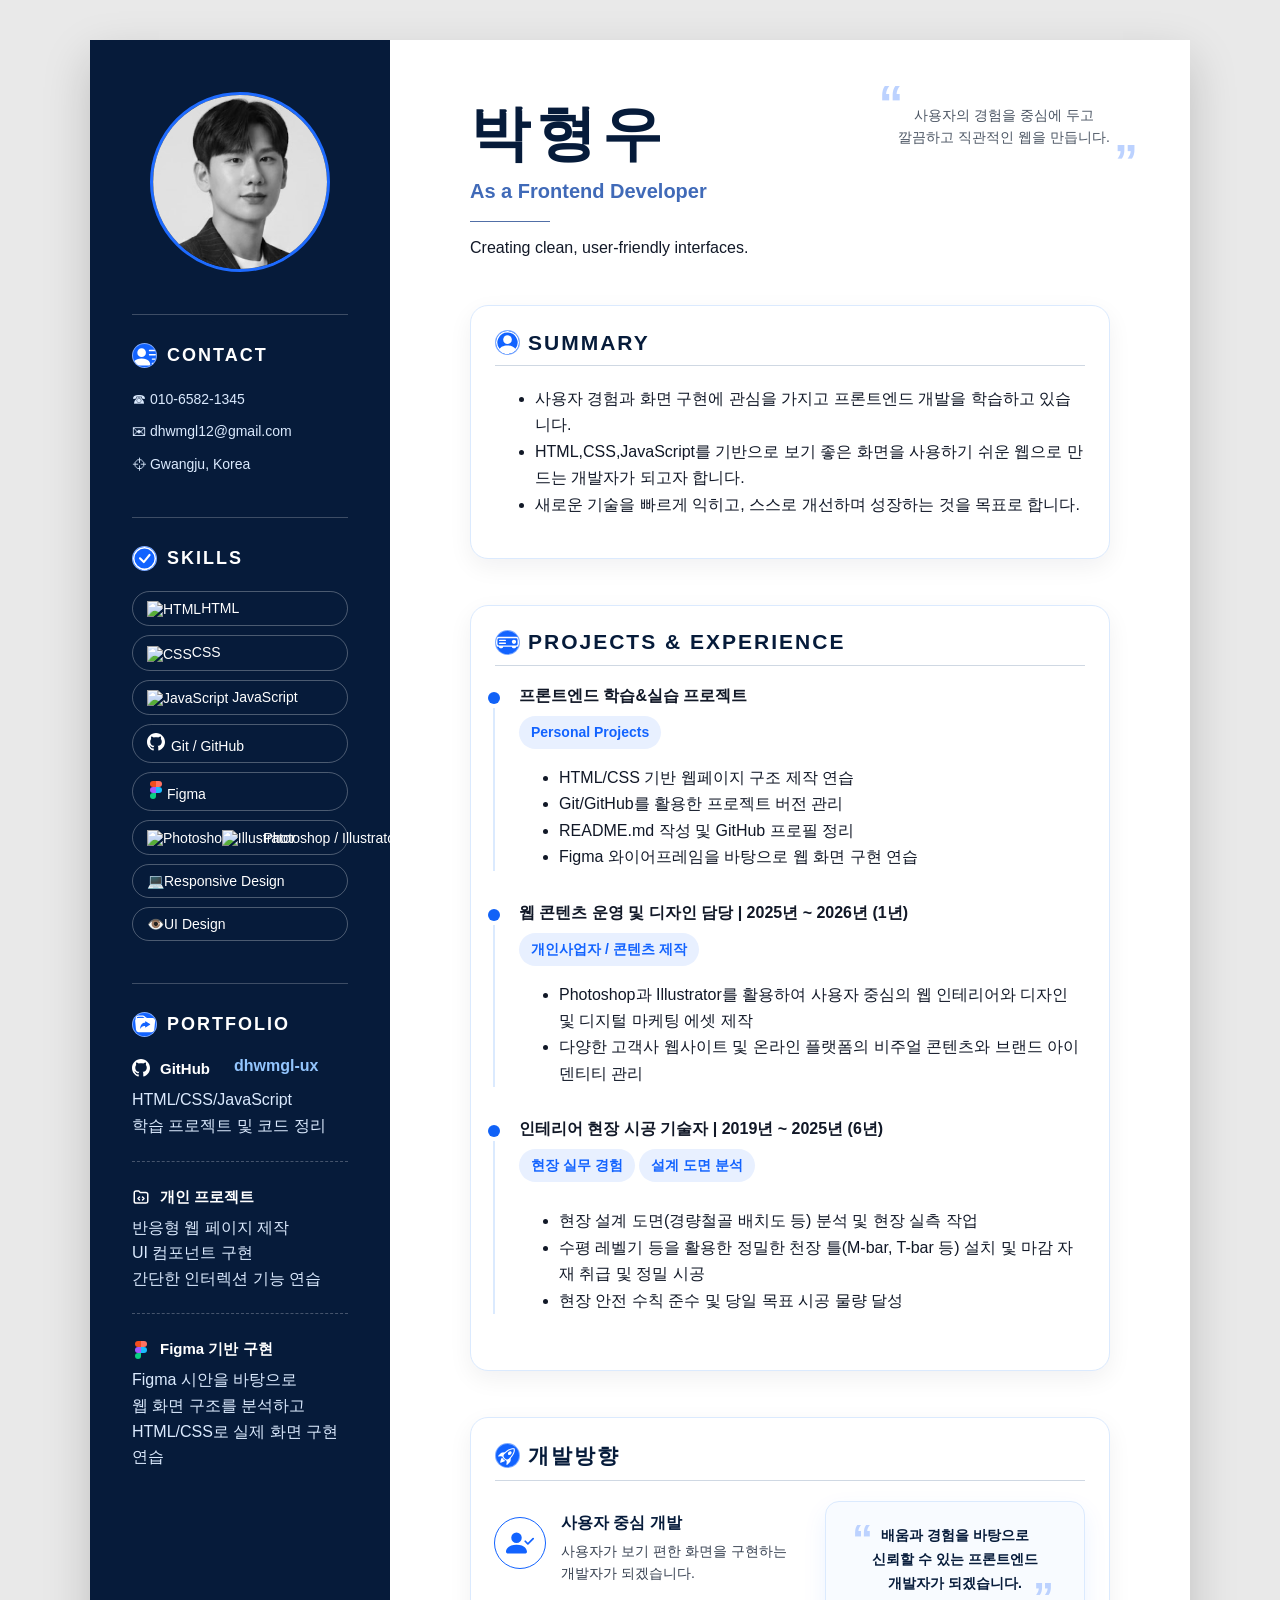
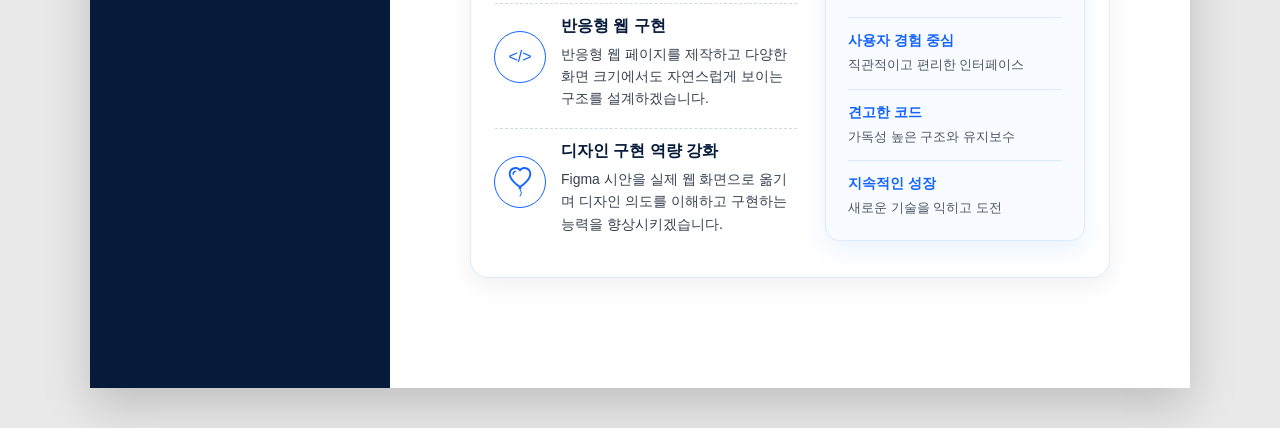
==== commit 76ece7f0: "260605figma오타수정완료" ====
--- a/resume2026/index.html
+++ b/resume2026/index.html
@@ -204,10 +204,10 @@
                 <path fill="#FF7262" d="M19 0h9.5a9.5 9.5 0 1 1 0 19H19V0z" />
                 <path fill="#1ABCFE" d="M19 19h9.5a9.5 9.5 0 1 1 0 19H19V19z" />
               </svg>
-              Fiqma 기반 구현
+              Figma 기반 구현
             </h3>
             <p>
-              Fiqma 시안을 바탕으로 <br />웹 화면 구조를 분석하고
+              Figma 시안을 바탕으로 <br />웹 화면 구조를 분석하고
               <br />HTML/CSS로 실제 화면 구현 연습
             </p>
           </div>
@@ -287,7 +287,7 @@
               <li>HTML/CSS 기반 웹페이지 구조 제작 연습</li>
               <li>Git/GitHub를 활용한 프로젝트 버전 관리</li>
               <li>README.md 작성 및 GitHub 프로필 정리</li>
-              <li>Fiqma 와이어프레임을 바탕으로 웹 화면 구현 연습</li>
+              <li>Figma 와이어프레임을 바탕으로 웹 화면 구현 연습</li>
             </ul>
           </div>
 
@@ -349,7 +349,7 @@
                 d="M7.009 12.139a7.6 7.6 0 0 1-1.804-1.352A7.6 7.6 0 0 1 3.794 8.86c-1.102.992-1.965 5.054-1.839 5.18.125.126 3.936-.896 5.054-1.902Z"
               />
             </svg>
-            개발 방향
+            개발방향
           </h2>
 
           <div class="direction-wrap">
